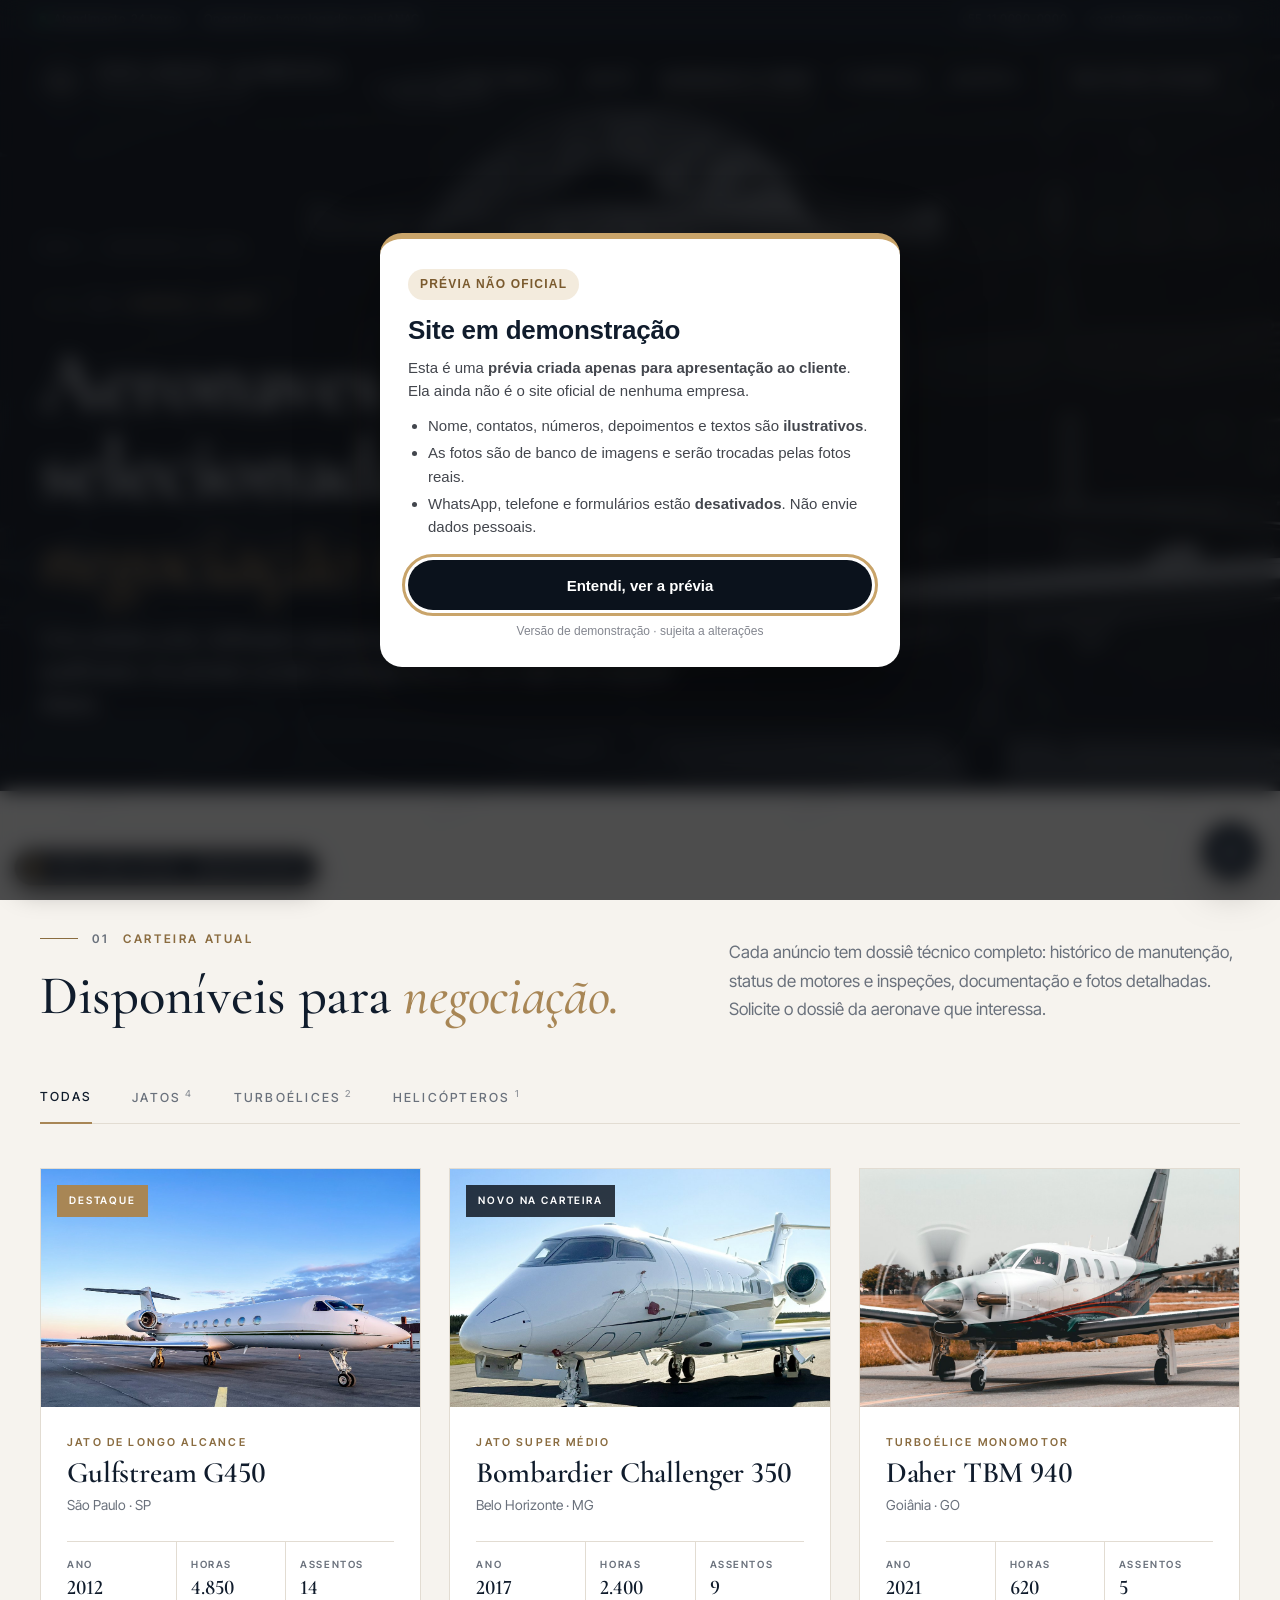
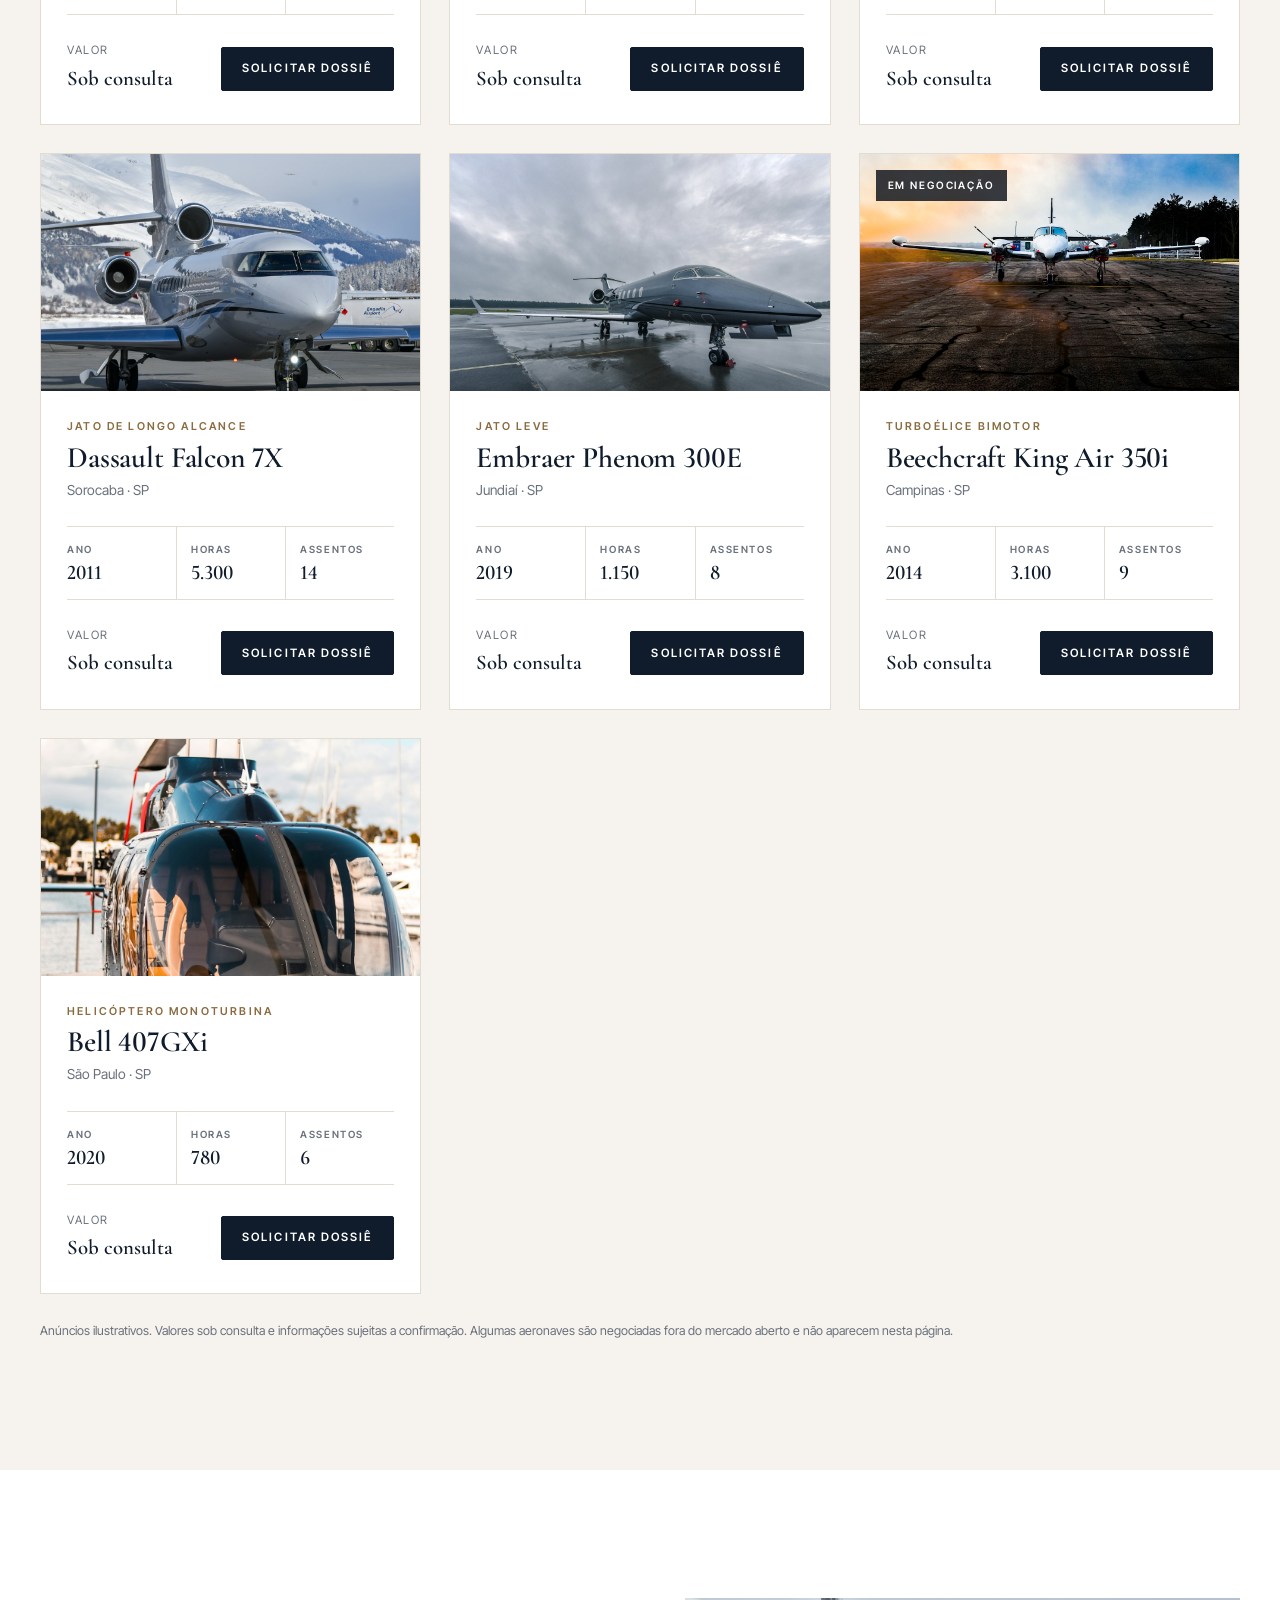
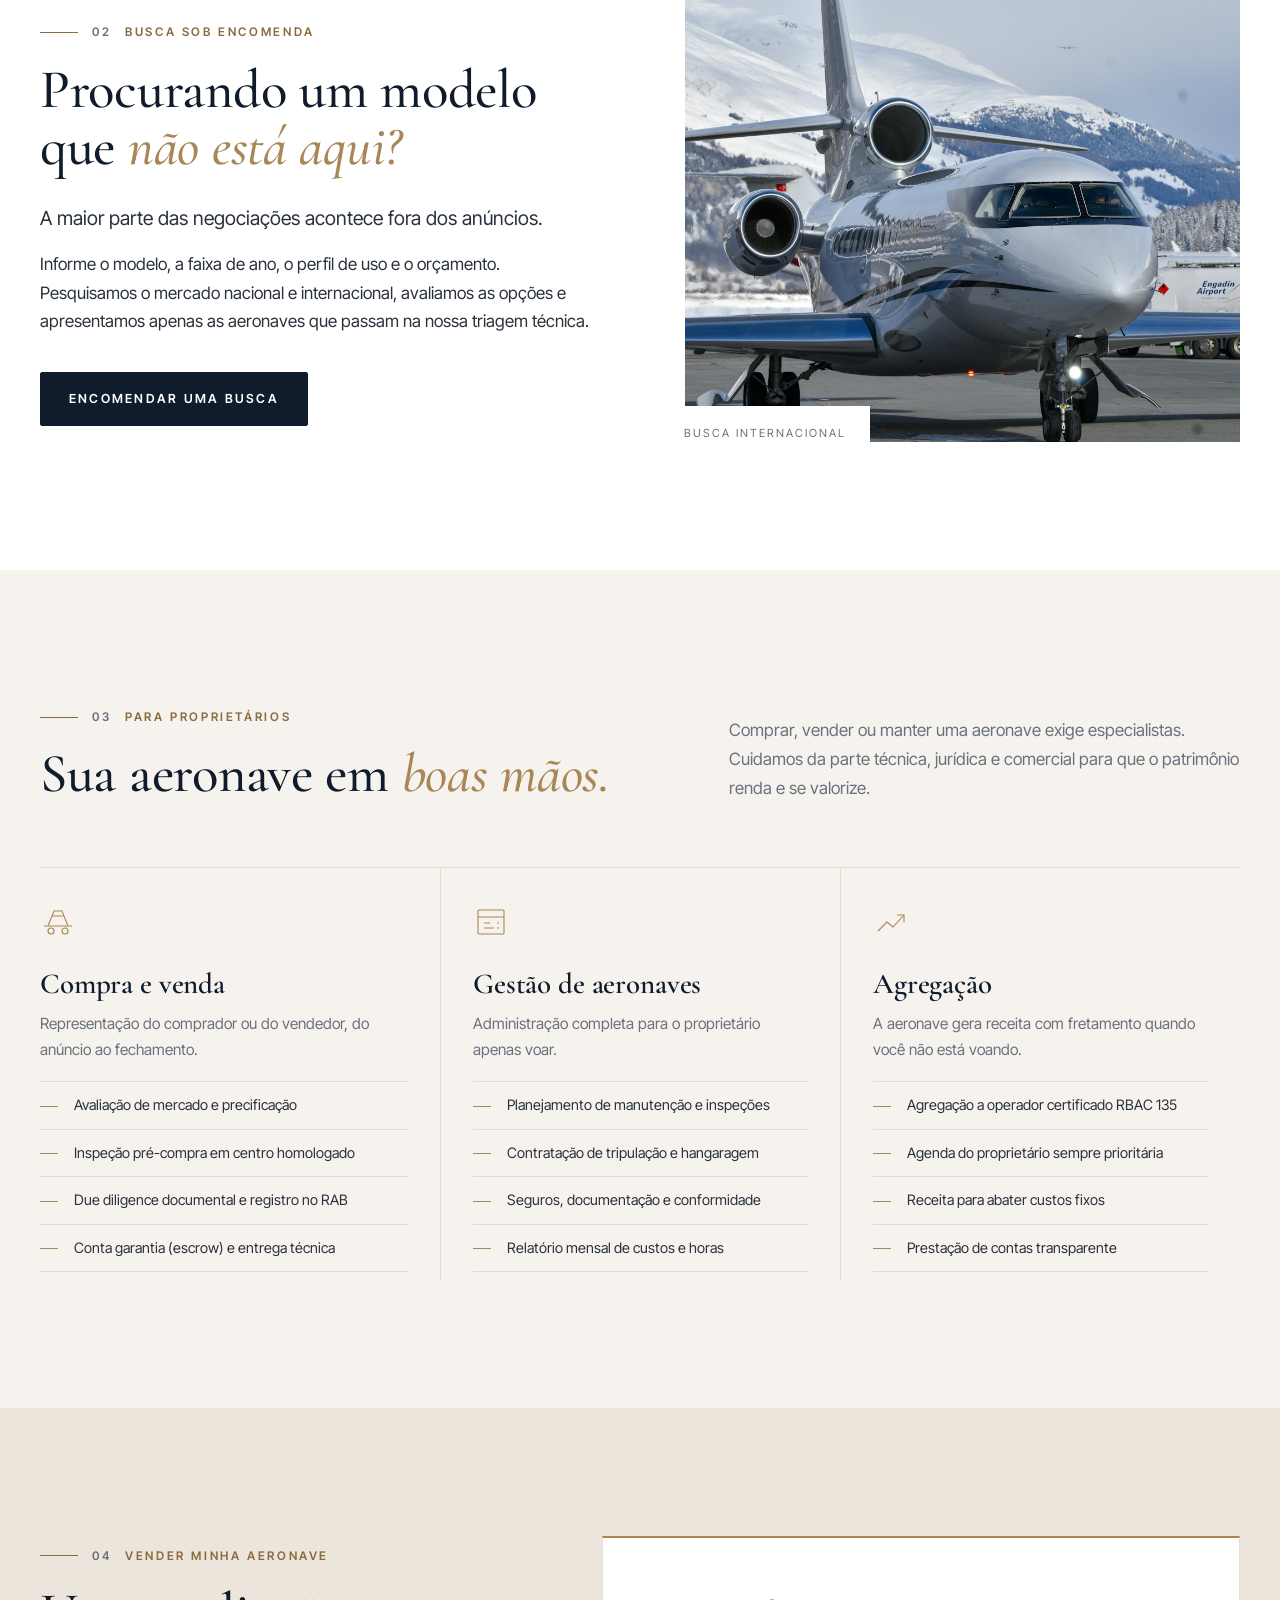
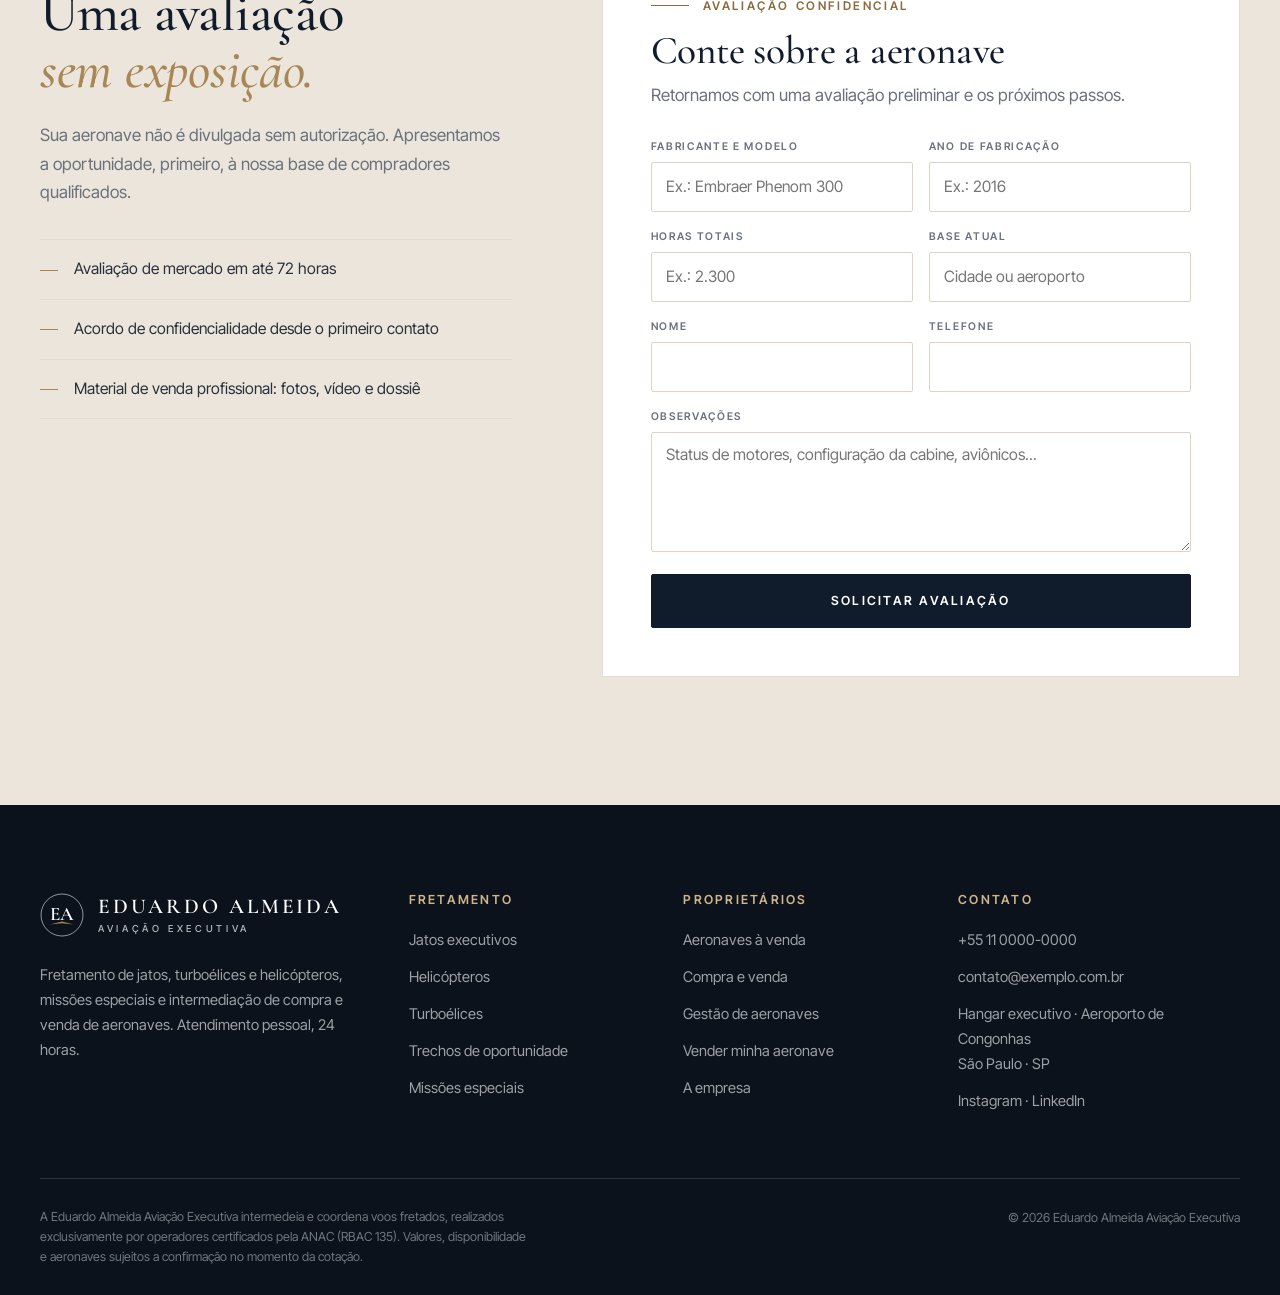
==== aeronaves.html @ 57ea8560 "Site Eduardo Almeida Aviação Executiva: 6 páginas, frota, aeronaves à venda e modo prévia Co-Authore" ====
<!DOCTYPE html>
<html lang="pt-BR">
<head>
<meta charset="utf-8">
<meta name="viewport" content="width=device-width, initial-scale=1, viewport-fit=cover">
<title>Aeronaves à venda · Eduardo Almeida Aviação Executiva</title>
<meta name="description" content="Jatos, turboélices e helicópteros à venda, intermediação de compra e venda, gestão e agregação de aeronaves.">
<meta name="robots" content="noindex, nofollow">
<meta name="theme-color" content="#0b121c">
<script>document.documentElement.classList.add("js")</script>
<link rel="preconnect" href="https://fonts.googleapis.com">
<link rel="preconnect" href="https://fonts.gstatic.com" crossorigin>
<link rel="stylesheet" href="https://fonts.googleapis.com/css2?family=Cormorant+Garamond:ital,wght@0,500;0,600;0,700;1,500&family=Inter+Tight:wght@400;500;600&display=swap">
<link rel="stylesheet" href="style.css">
<script src="preview.js"></script>
</head>
<body data-page="venda">

<main id="conteudo">
  <section class="page-hero">
    <img src="img/hangar-pb.jpg" alt="" width="2000" height="1333" fetchpriority="high" style="object-position:50% 40%">
    <div class="wrap">
      <nav class="crumbs" aria-label="Você está em"><a href="./">Início</a><span>/</span><span>Aeronaves à venda</span></nav>
      <span class="label"><b>EA</b> Compra e venda</span>
      <h1>Aeronaves selecionadas, <em>negociação reservada.</em></h1>
      <p class="lead">Uma carteira curta, verificada e apresentada apenas a compradores qualificados. Do primeiro contato à entrega técnica, com sigilo em todas as etapas.</p>
    </div>
  </section>

  <section class="section">
    <div class="wrap">
      <div class="head rv">
        <div>
          <span class="label"><b>01</b> Carteira atual</span>
          <h2>Disponíveis para <em>negociação.</em></h2>
        </div>
        <p>Cada anúncio tem dossiê técnico completo: histórico de manutenção, status de motores e inspeções, documentação e fotos detalhadas. Solicite o dossiê da aeronave que interessa.</p>
      </div>
      <div class="tabs tabs--light rv" role="tablist" aria-label="Filtrar aeronaves" data-filter="#venda-lista" data-count>
        <button type="button" role="tab" data-cat="todas" aria-selected="true">Todas</button>
        <button type="button" role="tab" data-cat="jatos" aria-selected="false">Jatos</button>
        <button type="button" role="tab" data-cat="turbo" aria-selected="false">Turboélices</button>
        <button type="button" role="tab" data-cat="heli" aria-selected="false">Helicópteros</button>
      </div>
      <div class="listings" id="venda-lista" data-venda></div>
      <p class="disclaimer">Anúncios ilustrativos. Valores sob consulta e informações sujeitas a confirmação. Algumas aeronaves são negociadas fora do mercado aberto e não aparecem nesta página.</p>
    </div>
  </section>

  <section class="section section--paper">
    <div class="wrap split">
      <div class="split__body rv">
        <span class="label"><b>02</b> Busca sob encomenda</span>
        <h2>Procurando um modelo que <em>não está aqui?</em></h2>
        <p class="lead">A maior parte das negociações acontece fora dos anúncios.</p>
        <p>Informe o modelo, a faixa de ano, o perfil de uso e o orçamento. Pesquisamos o mercado nacional e internacional, avaliamos as opções e apresentamos apenas as aeronaves que passam na nossa triagem técnica.</p>
        <a class="btn btn--navy" data-wa-msg="Olá! Estou procurando uma aeronave para comprar. Modelo de interesse:" href="#">Encomendar uma busca</a>
      </div>
      <figure class="split__media split__media--wide rv" style="margin:0;--d:.1s">
        <img src="img/jato-neve.jpg" alt="Jato trimotor estacionado com montanhas nevadas ao fundo" loading="lazy" width="1200" height="800">
        <figcaption>Busca internacional</figcaption>
      </figure>
    </div>
  </section>

  <section class="section" id="proprietarios">
    <div class="wrap">
      <div class="head rv">
        <div>
          <span class="label"><b>03</b> Para proprietários</span>
          <h2>Sua aeronave em <em>boas mãos.</em></h2>
        </div>
        <p>Comprar, vender ou manter uma aeronave exige especialistas. Cuidamos da parte técnica, jurídica e comercial para que o patrimônio renda e se valorize.</p>
      </div>
      <div class="owners">
        <div class="owner rv">
          <svg viewBox="0 0 36 36" aria-hidden="true"><path d="M4 22h28M8 22l4-10h12l4 10M12 12l2-5h8l2 5"/><circle cx="11" cy="27" r="3"/><circle cx="25" cy="27" r="3"/></svg>
          <h3>Compra e venda</h3>
          <p>Representação do comprador ou do vendedor, do anúncio ao fechamento.</p>
          <ul class="ticks">
            <li>Avaliação de mercado e precificação</li>
            <li>Inspeção pré-compra em centro homologado</li>
            <li>Due diligence documental e registro no RAB</li>
            <li>Conta garantia (escrow) e entrega técnica</li>
          </ul>
        </div>
        <div class="owner rv" style="--d:.08s">
          <svg viewBox="0 0 36 36" aria-hidden="true"><rect x="5" y="6" width="26" height="24" rx="1"/><path d="M5 13h26M11 19h6M11 24h10M24 19h2M24 24h2"/></svg>
          <h3>Gestão de aeronaves</h3>
          <p>Administração completa para o proprietário apenas voar.</p>
          <ul class="ticks">
            <li>Planejamento de manutenção e inspeções</li>
            <li>Contratação de tripulação e hangaragem</li>
            <li>Seguros, documentação e conformidade</li>
            <li>Relatório mensal de custos e horas</li>
          </ul>
        </div>
        <div class="owner rv" style="--d:.16s">
          <svg viewBox="0 0 36 36" aria-hidden="true"><path d="M5 27 14 18l6 5 11-12"/><path d="M24 11h7v7"/></svg>
          <h3>Agregação</h3>
          <p>A aeronave gera receita com fretamento quando você não está voando.</p>
          <ul class="ticks">
            <li>Agregação a operador certificado RBAC 135</li>
            <li>Agenda do proprietário sempre prioritária</li>
            <li>Receita para abater custos fixos</li>
            <li>Prestação de contas transparente</li>
          </ul>
        </div>
      </div>
    </div>
  </section>

  <section class="section section--stone" id="vender">
    <div class="wrap contact">
      <div class="rv">
        <span class="label"><b>04</b> Vender minha aeronave</span>
        <h2 style="margin-top:18px">Uma avaliação <em>sem exposição.</em></h2>
        <p style="margin-top:22px;color:var(--mute)">Sua aeronave não é divulgada sem autorização. Apresentamos a oportunidade, primeiro, à nossa base de compradores qualificados.</p>
        <ul class="ticks" style="margin-top:32px">
          <li>Avaliação de mercado em até 72 horas</li>
          <li>Acordo de confidencialidade desde o primeiro contato</li>
          <li>Material de venda profissional: fotos, vídeo e dossiê</li>
        </ul>
      </div>
      <form class="form-card rv" data-wa="Olá! Quero avaliar a venda da minha aeronave:" style="--d:.1s">
        <span class="label">Avaliação confidencial</span>
        <h2>Conte sobre a aeronave</h2>
        <p>Retornamos com uma avaliação preliminar e os próximos passos.</p>
        <div class="fields">
          <label class="field"><span>Fabricante e modelo</span><input name="modelo" data-label="Modelo" placeholder="Ex.: Embraer Phenom 300" required></label>
          <label class="field"><span>Ano de fabricação</span><input name="ano" data-label="Ano" inputmode="numeric" placeholder="Ex.: 2016"></label>
          <label class="field"><span>Horas totais</span><input name="horas" data-label="Horas" inputmode="numeric" placeholder="Ex.: 2.300"></label>
          <label class="field"><span>Base atual</span><input name="base" data-label="Base" placeholder="Cidade ou aeroporto"></label>
          <label class="field"><span>Nome</span><input name="nome" data-label="Nome" autocomplete="name" required></label>
          <label class="field"><span>Telefone</span><input name="telefone" data-label="Telefone" type="tel" autocomplete="tel" required></label>
          <label class="field full"><span>Observações</span><textarea name="obs" data-label="Observações" placeholder="Status de motores, configuração da cabine, aviônicos..."></textarea></label>
        </div>
        <button class="btn btn--navy btn--block" type="submit" style="margin-top:22px">Solicitar avaliação</button>
      </form>
    </div>
  </section>
</main>

<script src="script.js"></script>
</body>
</html>
---- style.css ----
/* Eduardo Almeida · Aviação Executiva
   Linguagem corporativa para clientes de ticket alto:
   navy profundo + marfim + toques de champanhe, serifa de display (Cormorant Garamond)
   com sans de leitura (Inter Tight), grade rígida, filetes finos e cantos retos. */
:root {
  --ink: #0b121c;
  --navy: #101c2c;
  --navy-2: #172840;
  --navy-3: #22385a;
  --ivory: #f6f3ee;
  --stone: #ebe5db;
  --stone-2: #ddd4c6;
  --paper: #ffffff;
  --brass: #a88655;
  --brass-dk: #8a6c40;
  --brass-lt: #cdb48a;
  --text: #29313c;
  --mute: #6a717c;
  --line: #e2dcd2;
  --line-dk: rgba(255, 255, 255, .14);
  --wa: #1f9d55;

  --serif: "Cormorant Garamond", "Times New Roman", Georgia, serif;
  --sans: "Inter Tight", "Helvetica Neue", Arial, sans-serif;

  --max: 1240px;
  --gutter: clamp(20px, 4vw, 40px);
  --section: clamp(72px, 10vw, 140px);
  --r: 2px;
  --ease: cubic-bezier(.2, .7, .2, 1);
  --head-h: 84px;
  color-scheme: light;
}

*, *::before, *::after { box-sizing: border-box; }
[hidden] { display: none !important; }
html { scroll-behavior: smooth; scroll-padding-top: 110px; -webkit-text-size-adjust: 100%; }
body {
  margin: 0; font-family: var(--sans); font-size: 1.0625rem; line-height: 1.7; font-weight: 400;
  color: var(--text); background: var(--ivory); overflow-x: hidden; -webkit-font-smoothing: antialiased; font-variant-numeric: lining-nums;
}
img { max-width: 100%; height: auto; display: block; }
a { color: inherit; text-decoration: none; }
b, strong { font-weight: 600; }
p { margin: 0; }
h1, h2, h3, h4 { margin: 0; font-family: var(--serif); font-weight: 600; color: var(--navy); line-height: 1.05; text-wrap: balance; letter-spacing: -.005em; }
h1 { font-size: clamp(2.9rem, 1.6rem + 4.6vw, 5.6rem); font-weight: 500; }
h2 { font-size: clamp(2.2rem, 1.5rem + 2.4vw, 3.6rem); font-weight: 500; }
h3 { font-size: clamp(1.5rem, 1.25rem + .7vw, 1.9rem); }
h4 { font-family: var(--sans); font-size: .78rem; font-weight: 600; letter-spacing: .18em; text-transform: uppercase; color: var(--brass-dk); }
em.it, h1 em, h2 em { font-style: italic; font-weight: 500; color: var(--brass); }
:focus-visible { outline: 2px solid var(--brass); outline-offset: 3px; }
::selection { background: var(--brass-lt); color: var(--ink); }
.sr { position: absolute; width: 1px; height: 1px; overflow: hidden; clip: rect(0 0 0 0); white-space: nowrap; }
.skip { position: absolute; left: 16px; top: -60px; z-index: 200; background: var(--brass); color: #fff; padding: 10px 14px; }
.skip:focus { top: 12px; }

.wrap { width: 100%; max-width: calc(var(--max) + var(--gutter) * 2); margin-inline: auto; padding-inline: var(--gutter); }
.section { padding-block: var(--section); }
.section--paper { background: var(--paper); }
.section--stone { background: var(--stone); }
.section--dark { background: var(--navy); color: rgba(255, 255, 255, .78); }
.section--ink { background: var(--ink); color: rgba(255, 255, 255, .78); }
.section--dark h2, .section--dark h3, .section--ink h2, .section--ink h3 { color: #fff; }

/* rótulo numerado de seção */
.label { display: inline-flex; align-items: center; gap: 14px; font-size: .74rem; font-weight: 600; letter-spacing: .22em; text-transform: uppercase; color: var(--brass-dk); }
.label::before { content: ""; width: 38px; height: 1px; background: currentColor; }
.label b { font-weight: 600; color: var(--mute); }
.section--dark .label, .section--ink .label, .hero .label, .page-hero .label { color: var(--brass-lt); }
.section--dark .label b, .section--ink .label b, .hero .label b, .page-hero .label b { color: rgba(255, 255, 255, .55); }

.head { display: grid; grid-template-columns: minmax(0, 1.1fr) minmax(0, .9fr); gap: 24px 64px; align-items: end; margin-bottom: clamp(40px, 5vw, 72px); }
.head h2 { margin-top: 18px; }
.head p { color: var(--mute); max-width: 52ch; }
.section--dark .head p, .section--ink .head p { color: rgba(255, 255, 255, .62); }
.head--single { grid-template-columns: minmax(0, 1fr); max-width: 820px; }
.lead { font-size: clamp(1.08rem, 1rem + .3vw, 1.22rem); line-height: 1.65; }

/* botões */
.btn {
  --bg: var(--brass); --fg: #fff; --bd: var(--brass);
  display: inline-flex; align-items: center; justify-content: center; gap: 12px; min-height: 54px; padding: 0 28px;
  background: var(--bg); color: var(--fg); border: 1px solid var(--bd); border-radius: var(--r);
  font: 600 .78rem/1 var(--sans); letter-spacing: .18em; text-transform: uppercase; cursor: pointer;
  transition: background .25s, color .25s, border-color .25s, transform .25s var(--ease);
}
.btn:hover { --bg: var(--brass-dk); --bd: var(--brass-dk); }
.btn svg { width: 18px; height: 18px; flex: none; fill: currentColor; }
.btn .arr { width: 22px; height: 10px; fill: none; stroke: currentColor; stroke-width: 1.4; transition: transform .25s var(--ease); }
.btn:hover .arr { transform: translateX(4px); }
.btn--line { --bg: transparent; --fg: var(--navy); --bd: rgba(16, 28, 44, .35); }
.btn--line:hover { --bg: var(--navy); --fg: #fff; --bd: var(--navy); }
.btn--light { --bg: transparent; --fg: #fff; --bd: rgba(255, 255, 255, .45); }
.btn--light:hover { --bg: #fff; --fg: var(--navy); --bd: #fff; }
.btn--navy { --bg: var(--navy); --fg: #fff; --bd: var(--navy); }
.btn--navy:hover { --bg: var(--navy-3); --bd: var(--navy-3); }
.btn--sm { min-height: 44px; padding: 0 20px; font-size: .72rem; }
.btn--block { width: 100%; }
.link { display: inline-flex; align-items: center; gap: 10px; font-size: .76rem; font-weight: 600; letter-spacing: .18em; text-transform: uppercase; color: var(--brass-dk); border-bottom: 1px solid currentColor; padding-bottom: 6px; }
.link .arr { width: 20px; height: 10px; fill: none; stroke: currentColor; stroke-width: 1.4; transition: transform .25s var(--ease); }
.link:hover .arr { transform: translateX(4px); }
.section--dark .link, .section--ink .link { color: var(--brass-lt); }

/* ---------- cabeçalho ---------- */
.util { position: relative; z-index: 60; background: var(--ink); color: rgba(255, 255, 255, .62); font-size: .74rem; letter-spacing: .06em; }
.util .wrap { display: flex; align-items: center; justify-content: space-between; gap: 20px; min-height: 38px; }
.util__l, .util__r { display: flex; align-items: center; gap: 22px; }
.util a:hover { color: #fff; }
.util .dot { display: inline-block; width: 6px; height: 6px; border-radius: 50%; background: #3ccf7a; margin-right: 8px; box-shadow: 0 0 0 3px rgba(60, 207, 122, .18); vertical-align: 1px; }
.topbar { position: absolute; left: 0; right: 0; top: 38px; z-index: 50; color: #fff; transition: background .35s, color .35s, box-shadow .35s; }
.topbar.is-fixed { position: fixed; top: 0; background: rgba(246, 243, 238, .97); color: var(--navy); box-shadow: 0 1px 0 var(--line); -webkit-backdrop-filter: blur(12px); backdrop-filter: blur(12px); animation: drop .4s var(--ease); }
@keyframes drop { from { transform: translateY(-100%); } to { transform: none; } }
.topbar__in { display: flex; align-items: center; gap: 32px; height: var(--head-h); border-bottom: 1px solid var(--line-dk); }
.topbar.is-fixed .topbar__in { border-bottom-color: transparent; height: 72px; }
.brand { display: flex; align-items: center; gap: 14px; flex: none; }
.brand__mark { width: 44px; height: 44px; flex: none; }
.brand__mark .ring { fill: none; stroke: currentColor; stroke-width: 1; opacity: .55; }
.brand__mark text { font-family: var(--serif); font-size: 19px; font-weight: 600; fill: currentColor; letter-spacing: .5px; }
.brand__mark .wing { fill: var(--brass-lt); }
.topbar.is-fixed .brand__mark .wing, .foot .brand__mark .wing { fill: var(--brass); }
.brand__txt { display: flex; flex-direction: column; line-height: 1; }
.brand__txt b { font-family: var(--serif); font-size: 1.32rem; font-weight: 600; letter-spacing: .14em; text-transform: uppercase; }
.brand__txt small { margin-top: 6px; font-size: .6rem; font-weight: 500; letter-spacing: .38em; text-transform: uppercase; opacity: .7; }
.nav { display: flex; align-items: center; gap: clamp(18px, 2.2vw, 34px); margin-left: auto; }
.nav a { position: relative; font-size: .74rem; font-weight: 500; letter-spacing: .16em; text-transform: uppercase; padding: 8px 0; opacity: .85; transition: opacity .2s; }
.nav a::after { content: ""; position: absolute; left: 0; right: 100%; bottom: 0; height: 1px; background: var(--brass-lt); transition: right .3s var(--ease); }
.nav a:hover, .nav a[aria-current="page"] { opacity: 1; }
.nav a:hover::after, .nav a[aria-current="page"]::after { right: 0; }
.topbar.is-fixed .nav a::after { background: var(--brass); }
.nav .nav__cta { display: none; }
.topbar__cta { flex: none; }
.topbar:not(.is-fixed) .topbar__cta { --bg: transparent; --bd: rgba(255, 255, 255, .5); }
.topbar:not(.is-fixed) .topbar__cta:hover { --bg: var(--brass); --bd: var(--brass); }
.menu { display: none; width: 46px; height: 46px; margin-left: auto; border: 1px solid currentColor; border-radius: var(--r); background: none; color: inherit; cursor: pointer; position: relative; opacity: .9; }
.menu span { position: absolute; left: 13px; right: 13px; height: 1px; background: currentColor; transition: transform .3s var(--ease), top .3s var(--ease); }
.menu span:first-child { top: 18px; }
.menu span:last-child { top: 26px; }
.menu[aria-expanded="true"] span:first-child { top: 22px; transform: rotate(45deg); }
.menu[aria-expanded="true"] span:last-child { top: 22px; transform: rotate(-45deg); }

/* ---------- hero da home ---------- */
.hero { position: relative; min-height: max(720px, 100svh); display: flex; align-items: flex-end; color: #fff; background: var(--ink); overflow: hidden; isolation: isolate; }
.hero__bg { position: absolute; inset: 0; z-index: -2; }
.hero__bg img { width: 100%; height: 100%; object-fit: cover; object-position: 50% 60%; transform: scale(1.06); animation: settle 2.4s var(--ease) forwards; }
@keyframes settle { to { transform: scale(1); } }
.hero::before { content: ""; position: absolute; inset: 0; z-index: -1; background:
  linear-gradient(90deg, rgba(8, 13, 21, .9) 0%, rgba(8, 13, 21, .62) 42%, rgba(8, 13, 21, .1) 75%),
  linear-gradient(0deg, rgba(8, 13, 21, .85) 0%, rgba(8, 13, 21, 0) 45%),
  linear-gradient(180deg, rgba(8, 13, 21, .7) 0%, rgba(8, 13, 21, 0) 26%); }
.hero__grid { display: grid; grid-template-columns: minmax(0, 1.2fr) minmax(340px, .8fr); gap: 48px 72px; align-items: end; padding-top: 190px; padding-bottom: 64px; }
.hero h1 { color: #fff; margin: 26px 0 24px; }
.hero__lead { max-width: 54ch; color: rgba(255, 255, 255, .78); }
.hero__actions { display: flex; flex-wrap: wrap; gap: 14px; margin-top: 40px; }
.hero__foot { border-top: 1px solid var(--line-dk); }
.hero__foot ul { list-style: none; margin: 0; padding: 0; display: grid; grid-template-columns: repeat(4, minmax(0, 1fr)); }
.hero__foot li { display: flex; align-items: center; gap: 14px; padding: 24px 24px 24px 0; font-size: .82rem; color: rgba(255, 255, 255, .72); line-height: 1.4; }
.hero__foot li + li { padding-left: 24px; border-left: 1px solid var(--line-dk); }
.hero__foot svg { width: 26px; height: 26px; flex: none; fill: none; stroke: var(--brass-lt); stroke-width: 1.2; }
.hero__wrap { width: 100%; }

/* painel de cotação */
.quote { background: rgba(246, 243, 238, .97); color: var(--text); border-radius: var(--r); padding: 32px 30px 28px; box-shadow: 0 40px 80px -30px rgba(0, 0, 0, .6); border-top: 2px solid var(--brass); }
.quote__t { display: flex; align-items: baseline; justify-content: space-between; gap: 10px; margin-bottom: 20px; }
.quote__t h2 { font-size: 1.8rem; font-weight: 600; }
.quote__t span { font-size: .68rem; letter-spacing: .16em; text-transform: uppercase; color: var(--mute); white-space: nowrap; }
.seg { display: grid; grid-template-columns: repeat(var(--n, 2), 1fr); border: 1px solid var(--stone-2); border-radius: var(--r); margin-bottom: 14px; }
.seg label { position: relative; cursor: pointer; }
.seg input { position: absolute; opacity: 0; pointer-events: none; }
.seg span { display: flex; align-items: center; justify-content: center; min-height: 42px; padding: 0 8px; font-size: .7rem; font-weight: 600; letter-spacing: .12em; text-transform: uppercase; color: var(--mute); text-align: center; transition: background .2s, color .2s; }
.seg label + label span { border-left: 1px solid var(--stone-2); }
.seg input:checked + span { background: var(--navy); color: #fff; }
.seg input:focus-visible + span { outline: 2px solid var(--brass); outline-offset: -2px; }
.fields { display: grid; grid-template-columns: 1fr 1fr; gap: 12px; }
.fields .full { grid-column: 1 / -1; }
.field { display: flex; flex-direction: column; gap: 6px; }
.field > span { font-size: .66rem; font-weight: 600; letter-spacing: .16em; text-transform: uppercase; color: var(--mute); }
.field input, .field select, .field textarea {
  width: 100%; min-height: 50px; padding: 12px 14px; border: 1px solid var(--stone-2); border-radius: var(--r); background: #fff;
  font: 400 .98rem var(--sans); color: var(--navy); transition: border-color .2s, box-shadow .2s; appearance: none; -webkit-appearance: none;
}
.field select { background-image: url("data:image/svg+xml,%3Csvg xmlns='http://www.w3.org/2000/svg' width='12' height='8'%3E%3Cpath d='M1 1l5 5 5-5' fill='none' stroke='%23a88655' stroke-width='1.5'/%3E%3C/svg%3E"); background-repeat: no-repeat; background-position: right 14px center; padding-right: 36px; }
.field textarea { min-height: 120px; resize: vertical; }
.field input:focus, .field select:focus, .field textarea:focus { outline: none; border-color: var(--brass); box-shadow: 0 0 0 3px rgba(168, 134, 85, .16); }
.quote .btn { margin-top: 18px; }
.quote__note { margin-top: 14px; font-size: .76rem; color: var(--mute); text-align: center; }

/* ---------- cabeçalho das páginas internas ---------- */
.page-hero { position: relative; min-height: 560px; display: flex; align-items: flex-end; color: #fff; background: var(--ink); isolation: isolate; overflow: hidden; }
.page-hero img { position: absolute; inset: 0; width: 100%; height: 100%; object-fit: cover; z-index: -2; }
.page-hero::before { content: ""; position: absolute; inset: 0; z-index: -1; background: linear-gradient(90deg, rgba(8, 13, 21, .9) 0%, rgba(8, 13, 21, .55) 55%, rgba(8, 13, 21, .2) 100%), linear-gradient(0deg, rgba(8, 13, 21, .7), rgba(8, 13, 21, 0) 50%), linear-gradient(180deg, rgba(8, 13, 21, .65), rgba(8, 13, 21, 0) 30%); }
.page-hero .wrap { padding-top: 200px; padding-bottom: 72px; }
.page-hero h1 { color: #fff; margin: 22px 0 20px; max-width: 16ch; }
.page-hero p { max-width: 58ch; color: rgba(255, 255, 255, .78); }
.crumbs { display: flex; gap: 10px; font-size: .7rem; letter-spacing: .16em; text-transform: uppercase; color: rgba(255, 255, 255, .55); margin-bottom: 28px; }
.crumbs a:hover { color: #fff; }

/* ---------- blocos ---------- */
.split { display: grid; grid-template-columns: minmax(0, 1fr) minmax(0, 1fr); gap: clamp(40px, 7vw, 110px); align-items: center; }
.split--top { align-items: start; }
.split__media { position: relative; }
.split__media img { width: 100%; aspect-ratio: 4 / 5; object-fit: cover; }
.split__media--wide img { aspect-ratio: 5 / 4; }
.split__media figcaption { position: absolute; left: -1px; bottom: -1px; background: var(--ivory); padding: 18px 24px 0 0; font-size: .7rem; letter-spacing: .18em; text-transform: uppercase; color: var(--mute); }
.section--paper .split__media figcaption { background: var(--paper); }
.split__body h2 { margin: 18px 0 26px; }
.split__body p + p { margin-top: 16px; }
.split__body .link, .split__body .btn { margin-top: 36px; }

.stats { display: grid; grid-template-columns: repeat(3, minmax(0, 1fr)); border-top: 1px solid var(--line); margin-top: 44px; }
.stats div { padding: 24px 18px 0 0; }
.stats div + div { padding-left: 22px; border-left: 1px solid var(--line); }
.stats b { display: block; font-family: var(--serif); font-size: clamp(2.4rem, 2rem + 1.2vw, 3.2rem); font-weight: 500; line-height: 1; color: var(--navy); }
.stats span { display: block; margin-top: 10px; font-size: .78rem; letter-spacing: .06em; color: var(--mute); line-height: 1.45; }

/* cartões de serviço */
.services { display: grid; grid-template-columns: repeat(4, minmax(0, 1fr)); gap: 1px; background: var(--line); border: 1px solid var(--line); }
.svc { position: relative; display: flex; flex-direction: column; background: var(--paper); overflow: hidden; }
.svc__img { aspect-ratio: 4 / 3.3; overflow: hidden; }
.svc__img img { width: 100%; height: 100%; object-fit: cover; transition: transform 1s var(--ease); }
.svc:hover .svc__img img { transform: scale(1.05); }
.svc__b { display: flex; flex-direction: column; gap: 12px; padding: 28px 26px 30px; flex: 1; }
.svc__n { font-size: .7rem; font-weight: 600; letter-spacing: .2em; color: var(--brass-dk); }
.svc h3 { font-size: 1.7rem; }
.svc p { font-size: .95rem; color: var(--mute); }
.svc .link { margin-top: auto; align-self: flex-start; }
.svc__b > .link { margin-top: 14px; }

/* abas */
.tabs { display: flex; flex-wrap: wrap; gap: 0; border-bottom: 1px solid var(--line-dk); margin-bottom: 44px; }
.tabs button { position: relative; background: none; border: 0; padding: 0 0 18px; margin-right: 40px; color: rgba(255, 255, 255, .5); font: 500 .78rem var(--sans); letter-spacing: .18em; text-transform: uppercase; cursor: pointer; transition: color .2s; }
.tabs button::after { content: ""; position: absolute; left: 0; right: 0; bottom: -1px; height: 2px; background: var(--brass-lt); transform: scaleX(0); transform-origin: left; transition: transform .35s var(--ease); }
.tabs button[aria-selected="true"] { color: #fff; }
.tabs button[aria-selected="true"]::after { transform: none; }
.tabs--light { border-bottom-color: var(--line); }
.tabs--light button { color: var(--mute); }
.tabs--light button[aria-selected="true"] { color: var(--navy); }
.tabs--light button::after { background: var(--brass); }
.tabs button sup { font-size: .6rem; margin-left: 4px; opacity: .7; }

/* frota */
.fleet { display: grid; grid-template-columns: repeat(4, minmax(0, 1fr)); gap: 24px; }
.fleet[data-cols="3"] { grid-template-columns: repeat(3, minmax(0, 1fr)); }
.ac { display: flex; flex-direction: column; border: 1px solid var(--line-dk); background: rgba(255, 255, 255, .02); transition: border-color .3s, background .3s; }
.ac:hover { border-color: rgba(205, 180, 138, .5); background: rgba(255, 255, 255, .04); }
.ac__img { aspect-ratio: 16 / 10; overflow: hidden; }
.ac__img img { width: 100%; height: 100%; object-fit: cover; transition: transform 1s var(--ease); }
.ac:hover .ac__img img { transform: scale(1.05); }
.ac__b { padding: 24px 22px 26px; display: flex; flex-direction: column; gap: 10px; flex: 1; }
.ac__cat { font-size: .68rem; font-weight: 600; letter-spacing: .2em; text-transform: uppercase; color: var(--brass-lt); }
.ac h3 { font-size: 1.65rem; color: #fff; }
.ac__models { font-size: .88rem; color: rgba(255, 255, 255, .6); line-height: 1.5; }
.specs { list-style: none; margin: 10px 0 0; padding: 0; display: grid; grid-template-columns: repeat(3, 1fr); border-top: 1px solid var(--line-dk); }
.specs li { padding: 14px 8px 0 0; font-size: .7rem; letter-spacing: .08em; text-transform: uppercase; color: rgba(255, 255, 255, .5); line-height: 1.3; }
.specs li b { display: block; margin-bottom: 4px; font-family: var(--serif); font-size: 1.3rem; font-weight: 600; letter-spacing: 0; text-transform: none; color: #fff; }
.ac__ideal { margin-top: auto; padding-top: 16px; font-size: .84rem; color: rgba(255, 255, 255, .6); }
.ac__ideal b { color: rgba(255, 255, 255, .85); font-weight: 500; }
.fleet-note { margin-top: 28px; font-size: .78rem; color: rgba(255, 255, 255, .45); }
/* versão clara (página frota) */
.ac--light { border-color: var(--line); background: var(--paper); }
.ac--light:hover { border-color: var(--brass-lt); background: var(--paper); }
.ac--light h3 { color: var(--navy); }
.ac--light .ac__cat { color: var(--brass-dk); }
.ac--light .ac__models, .ac--light .ac__ideal { color: var(--mute); }
.ac--light .ac__ideal b { color: var(--text); }
.ac--light .specs { border-top-color: var(--line); }
.ac--light .specs li { color: var(--mute); }
.ac--light .specs li b { color: var(--navy); }
.ac .btn { margin-top: 18px; }

/* passos */
.steps { list-style: none; margin: 0; padding: 0; display: grid; grid-template-columns: repeat(4, minmax(0, 1fr)); counter-reset: s; border-top: 1px solid var(--line); }
.steps li { counter-increment: s; padding: 34px 28px 0 0; position: relative; }
.steps li + li { padding-left: 28px; border-left: 1px solid var(--line); }
.steps li::before { content: counter(s, decimal-leading-zero); display: block; font-family: var(--serif); font-size: 3.4rem; line-height: 1; color: var(--brass); font-weight: 500; margin-bottom: 22px; }
.steps h3 { font-size: 1.5rem; margin-bottom: 10px; }
.steps p { font-size: .95rem; color: var(--mute); }
.section--dark .steps, .section--dark .steps li + li { border-color: var(--line-dk); }
.section--dark .steps p { color: rgba(255, 255, 255, .6); }

/* lista com marcadores finos */
.ticks { list-style: none; margin: 24px 0 0; padding: 0; display: grid; gap: 0; border-top: 1px solid var(--line); }
.ticks li { display: flex; gap: 16px; padding: 16px 0; border-bottom: 1px solid var(--line); font-size: .98rem; }
.ticks li::before { content: ""; flex: none; width: 18px; height: 1px; background: var(--brass); margin-top: .85em; }
.section--dark .ticks, .section--dark .ticks li, .section--ink .ticks, .section--ink .ticks li { border-color: var(--line-dk); }

/* missões especiais */
.missions { display: grid; grid-template-columns: repeat(4, minmax(0, 1fr)); gap: 1px; background: var(--line-dk); border: 1px solid var(--line-dk); }
.mission { background: var(--navy); padding: 34px 28px 32px; display: flex; flex-direction: column; gap: 12px; transition: background .3s; }
.mission:hover { background: var(--navy-2); }
.mission svg { width: 34px; height: 34px; fill: none; stroke: var(--brass-lt); stroke-width: 1.1; margin-bottom: 12px; }
.mission h3 { font-size: 1.5rem; color: #fff; }
.mission p { font-size: .92rem; color: rgba(255, 255, 255, .6); }
.mission .link { margin-top: auto; padding-top: 14px; align-self: flex-start; }

/* faixa com imagem (experiência) */
.feature { position: relative; color: #fff; background: var(--ink); isolation: isolate; overflow: hidden; }
.feature > img { position: absolute; inset: 0; width: 100%; height: 100%; object-fit: cover; z-index: -2; }
.feature::before { content: ""; position: absolute; inset: 0; z-index: -1; background: linear-gradient(90deg, rgba(8, 13, 21, .92) 0%, rgba(8, 13, 21, .7) 45%, rgba(8, 13, 21, .15) 100%); }
.feature .wrap { padding-block: clamp(96px, 12vw, 170px); }
.feature h2 { color: #fff; margin: 20px 0 24px; max-width: 14ch; }
.feature p { max-width: 50ch; color: rgba(255, 255, 255, .75); }
.perks { display: grid; grid-template-columns: repeat(2, minmax(0, 260px)); gap: 26px 44px; margin-top: 44px; }
.perks div { border-top: 1px solid var(--line-dk); padding-top: 16px; }
.perks b { display: block; font-family: var(--serif); font-size: 1.35rem; font-weight: 600; color: #fff; margin-bottom: 4px; }
.perks span { font-size: .88rem; color: rgba(255, 255, 255, .6); }

/* aeronaves à venda */
.listings { display: grid; grid-template-columns: repeat(3, minmax(0, 1fr)); gap: 28px; }
.lot { display: flex; flex-direction: column; background: var(--paper); border: 1px solid var(--line); transition: box-shadow .35s, transform .35s var(--ease); }
.lot:hover { box-shadow: 0 30px 60px -30px rgba(16, 28, 44, .35); transform: translateY(-4px); }
.lot__img { position: relative; aspect-ratio: 16 / 10; overflow: hidden; background: var(--stone); }
.lot__img img { width: 100%; height: 100%; object-fit: cover; }
.lot__tag { position: absolute; left: 16px; top: 16px; background: rgba(11, 18, 28, .82); color: #fff; padding: 7px 12px; font-size: .64rem; font-weight: 600; letter-spacing: .18em; text-transform: uppercase; }
.lot__tag--gold { background: var(--brass); }
.lot__b { padding: 26px 26px 28px; display: flex; flex-direction: column; gap: 6px; flex: 1; }
.lot__cat { font-size: .68rem; font-weight: 600; letter-spacing: .2em; text-transform: uppercase; color: var(--brass-dk); }
.lot h3 { font-size: 1.85rem; }
.lot__loc { font-size: .86rem; color: var(--mute); }
.lot dl { display: grid; grid-template-columns: repeat(3, 1fr); margin: 18px 0 0; border-top: 1px solid var(--line); border-bottom: 1px solid var(--line); }
.lot dl div { padding: 14px 0; }
.lot dl div + div { padding-left: 14px; border-left: 1px solid var(--line); }
.lot dt { font-size: .62rem; font-weight: 600; letter-spacing: .16em; text-transform: uppercase; color: var(--mute); }
.lot dd { margin: 4px 0 0; font-family: var(--serif); font-size: 1.3rem; font-weight: 600; color: var(--navy); line-height: 1.1; }
.lot__f { display: flex; align-items: center; justify-content: space-between; gap: 12px; margin-top: 20px; }
.lot__price { font-size: .72rem; letter-spacing: .14em; text-transform: uppercase; color: var(--mute); }
.lot__price b { display: block; font-family: var(--serif); font-size: 1.3rem; letter-spacing: 0; text-transform: none; color: var(--navy); font-weight: 600; }
.section--dark .lot { border-color: transparent; }
.disclaimer { margin-top: 26px; font-size: .78rem; color: var(--mute); }
.section--dark .disclaimer { color: rgba(255, 255, 255, .45); }

/* proprietários */
.owners { display: grid; grid-template-columns: repeat(3, minmax(0, 1fr)); gap: 0; border-top: 1px solid var(--line); }
.owner { padding: 36px 32px 8px 0; }
.owner + .owner { padding-left: 32px; border-left: 1px solid var(--line); }
.owner svg { width: 36px; height: 36px; fill: none; stroke: var(--brass); stroke-width: 1.1; margin-bottom: 20px; }
.owner h3 { margin-bottom: 12px; }
.owner p { color: var(--mute); font-size: .96rem; }
.owner .ticks { margin-top: 18px; }
.owner .ticks li { font-size: .9rem; padding: 11px 0; }

/* FAQ */
.faq { border-top: 1px solid var(--line); }
.faq details { border-bottom: 1px solid var(--line); }
.faq summary { list-style: none; display: flex; align-items: center; justify-content: space-between; gap: 24px; padding: 26px 0; cursor: pointer; font-family: var(--serif); font-size: clamp(1.25rem, 1.1rem + .5vw, 1.55rem); font-weight: 600; color: var(--navy); line-height: 1.25; }
.faq summary::-webkit-details-marker { display: none; }
.faq summary i { position: relative; flex: none; width: 34px; height: 34px; border: 1px solid var(--stone-2); border-radius: 50%; transition: transform .35s var(--ease), background .3s, border-color .3s; }
.faq summary i::before, .faq summary i::after { content: ""; position: absolute; left: 50%; top: 50%; width: 12px; height: 1px; background: var(--brass-dk); transform: translate(-50%, -50%); }
.faq summary i::after { transform: translate(-50%, -50%) rotate(90deg); transition: opacity .3s; }
.faq details[open] summary i { transform: rotate(180deg); background: var(--navy); border-color: var(--navy); }
.faq details[open] summary i::before { background: #fff; }
.faq details[open] summary i::after { opacity: 0; }
.faq details p { padding: 0 60px 28px 0; color: var(--mute); max-width: 80ch; }

/* CTA final */
.cta { position: relative; background: var(--ink); color: #fff; isolation: isolate; overflow: hidden; }
.cta > img { position: absolute; inset: 0; width: 100%; height: 100%; object-fit: cover; opacity: .32; z-index: -1; }
.cta .wrap { padding-block: clamp(90px, 11vw, 150px); display: grid; grid-template-columns: minmax(0, 1.3fr) minmax(0, .7fr); gap: 40px; align-items: end; }
.cta h2 { color: #fff; margin-top: 20px; }
.cta p { color: rgba(255, 255, 255, .72); margin-top: 20px; max-width: 52ch; }
.cta__actions { display: flex; flex-direction: column; gap: 14px; }
.cta__phone { font-size: .76rem; letter-spacing: .14em; text-transform: uppercase; color: rgba(255, 255, 255, .55); margin-top: 6px; text-align: center; }
.cta__phone a { color: #fff; font-family: var(--serif); font-size: 1.5rem; letter-spacing: .02em; display: block; margin-top: 6px; text-transform: none; }

/* contato */
.contact { display: grid; grid-template-columns: minmax(0, .85fr) minmax(0, 1.15fr); gap: clamp(40px, 7vw, 100px); align-items: start; }
.channels { display: grid; border-top: 1px solid var(--line); margin-top: 36px; }
.channels a, .channels div { display: grid; grid-template-columns: 44px 1fr; gap: 16px; align-items: start; padding: 22px 0; border-bottom: 1px solid var(--line); }
.channels svg { width: 26px; height: 26px; fill: none; stroke: var(--brass); stroke-width: 1.2; margin-top: 4px; }
.channels small { display: block; font-size: .66rem; font-weight: 600; letter-spacing: .18em; text-transform: uppercase; color: var(--mute); }
.channels b { display: block; font-family: var(--serif); font-size: 1.45rem; font-weight: 600; color: var(--navy); line-height: 1.25; margin-top: 2px; }
.channels span { display: block; font-size: .9rem; color: var(--mute); }
.channels a:hover b { color: var(--brass-dk); }
.form-card { background: var(--paper); border: 1px solid var(--line); border-top: 2px solid var(--brass); padding: clamp(28px, 4vw, 48px); }
.form-card h2 { font-size: clamp(1.9rem, 1.5rem + 1.2vw, 2.6rem); margin: 14px 0 10px; }
.form-card > p { color: var(--mute); margin-bottom: 28px; }
.form-card .fields { gap: 16px; }
.form-card .seg { margin-bottom: 18px; }
.check { display: flex; gap: 12px; align-items: flex-start; font-size: .86rem; color: var(--mute); margin-top: 18px; cursor: pointer; }
.check input { width: 18px; height: 18px; margin: 3px 0 0; accent-color: var(--navy); flex: none; }

/* valores / pilares */
.pillars { display: grid; grid-template-columns: repeat(3, minmax(0, 1fr)); gap: 1px; background: var(--line-dk); border: 1px solid var(--line-dk); }
.pillar { background: var(--navy); padding: 40px 34px 38px; }
.pillar span { font-family: var(--serif); font-size: 1rem; font-style: italic; color: var(--brass-lt); }
.pillar h3 { color: #fff; font-size: 2rem; margin: 10px 0 14px; }
.pillar p { color: rgba(255, 255, 255, .6); font-size: .95rem; }

.quote-block { max-width: 920px; margin-inline: auto; text-align: center; }
.quote-block blockquote { margin: 0; font-family: var(--serif); font-size: clamp(1.7rem, 1.3rem + 1.6vw, 2.7rem); font-weight: 500; line-height: 1.25; color: var(--navy); font-style: italic; }
.quote-block cite { display: block; margin-top: 28px; font-style: normal; font-size: .74rem; font-weight: 600; letter-spacing: .2em; text-transform: uppercase; color: var(--brass-dk); }

/* sticky lateral para serviços */
.detail { display: grid; grid-template-columns: minmax(0, 1fr) minmax(0, 1fr); gap: clamp(40px, 6vw, 96px); align-items: center; padding-block: clamp(56px, 7vw, 96px); border-top: 1px solid var(--line); }
.detail:first-of-type { border-top: 0; padding-top: 0; }
.detail:nth-of-type(even) .detail__media { order: 2; }
.detail__media img { width: 100%; aspect-ratio: 5 / 4; object-fit: cover; }
.detail__n { font-family: var(--serif); font-size: 1.2rem; font-style: italic; color: var(--brass-dk); }
.detail h2 { font-size: clamp(2rem, 1.5rem + 1.8vw, 3rem); margin: 10px 0 20px; }
.detail p { color: var(--mute); }
.detail .ticks { margin-top: 26px; }
.detail .btn { margin-top: 32px; }

/* empty legs */
.legs { border-top: 1px solid var(--line-dk); }
.leg { display: grid; grid-template-columns: 1.2fr 1fr 1fr .9fr auto; gap: 24px; align-items: center; padding: 22px 0; border-bottom: 1px solid var(--line-dk); }
.leg__route { font-family: var(--serif); font-size: 1.5rem; font-weight: 600; color: #fff; display: flex; align-items: center; gap: 14px; }
.leg__route svg { width: 26px; height: 10px; fill: none; stroke: var(--brass-lt); stroke-width: 1.2; }
.leg small { display: block; font-size: .64rem; font-weight: 600; letter-spacing: .18em; text-transform: uppercase; color: rgba(255, 255, 255, .45); }
.leg span { color: rgba(255, 255, 255, .85); font-size: .95rem; }

/* rodapé */
.foot { background: var(--ink); color: rgba(255, 255, 255, .6); font-size: .92rem; }
.foot__top { display: grid; grid-template-columns: 1.4fr 1fr 1fr 1.2fr; gap: 40px; padding-block: 88px 64px; }
.foot .brand { color: #fff; }
.foot__about { margin-top: 26px; max-width: 34ch; line-height: 1.7; }
.foot h4 { color: var(--brass-lt); margin-bottom: 22px; }
.foot ul { list-style: none; margin: 0; padding: 0; display: grid; gap: 12px; }
.foot a:hover { color: #fff; }
.foot__bottom { border-top: 1px solid var(--line-dk); padding-block: 28px; display: flex; flex-wrap: wrap; justify-content: space-between; gap: 14px 30px; font-size: .78rem; color: rgba(255, 255, 255, .42); }
.foot__legal { max-width: 70ch; line-height: 1.6; }

/* WhatsApp flutuante */
.wa { position: fixed; right: max(20px, env(safe-area-inset-right, 0px)); bottom: calc(20px + env(safe-area-inset-bottom, 0px)); z-index: 40; width: 58px; height: 58px; border-radius: 50%; display: grid; place-items: center; background: var(--navy); color: #fff; border: 1px solid var(--brass); box-shadow: 0 16px 40px -10px rgba(0, 0, 0, .5); transition: transform .3s var(--ease), background .3s; }
.wa:hover { transform: translateY(-3px); background: var(--wa); border-color: var(--wa); }
.wa svg { width: 26px; height: 26px; fill: currentColor; }

/* entradas ao rolar */
.js .rv { opacity: 0; transform: translateY(26px); transition: opacity .9s var(--ease), transform .9s var(--ease); transition-delay: var(--d, 0s); }
.js .rv.in { opacity: 1; transform: none; }

/* ---------- responsivo ---------- */
@media (max-width: 1180px) {
  .services, .fleet, .missions { grid-template-columns: repeat(2, minmax(0, 1fr)); }
  .fleet[data-cols="3"], .listings { grid-template-columns: repeat(2, minmax(0, 1fr)); }
  .hero__grid { grid-template-columns: minmax(0, 1fr) minmax(320px, 400px); gap: 40px; }
  .foot__top { grid-template-columns: 1fr 1fr; }
  .leg { grid-template-columns: 1.3fr 1fr 1fr auto; }
  .leg > :nth-child(4) { display: none; }
}
@media (max-width: 1020px) {
  .nav { position: fixed; inset: 0; z-index: -1; flex-direction: column; align-items: flex-start; justify-content: center; gap: 6px; padding: 110px var(--gutter) 40px; background: var(--ink); color: #fff; opacity: 0; visibility: hidden; transition: opacity .35s, visibility .35s; }
  .nav a { font-family: var(--serif); font-size: 2.1rem; letter-spacing: 0; text-transform: none; font-weight: 500; opacity: 1; padding: 6px 0; }
  .nav a::after { display: none; }
  .nav a[aria-current="page"] { color: var(--brass-lt); }
  .nav .nav__cta { display: inline-flex; margin-top: 28px; font-family: var(--sans); font-size: .76rem; letter-spacing: .18em; text-transform: uppercase; padding: 0 26px; }
  .menu-open .nav { opacity: 1; visibility: visible; }
  .menu-open .topbar { color: #fff; background: transparent; box-shadow: none; }
  .menu-open { overflow: hidden; }
  .menu { display: block; }
  .topbar__cta { display: none; }
  .hero__grid { grid-template-columns: minmax(0, 1fr); padding-top: 170px; }
  .hero::before { background: linear-gradient(180deg, rgba(8, 13, 21, .82) 0%, rgba(8, 13, 21, .62) 40%, rgba(8, 13, 21, .9) 100%); }
  .page-hero::before { background: linear-gradient(180deg, rgba(8, 13, 21, .78) 0%, rgba(8, 13, 21, .55) 45%, rgba(8, 13, 21, .85) 100%); }
  .quote__t { flex-wrap: wrap; }
  .quote__t h2 { white-space: nowrap; }
  .hero__foot ul { grid-template-columns: repeat(2, minmax(0, 1fr)); }
  .hero__foot li:nth-child(3) { padding-left: 0; border-left: 0; }
  .hero__foot li:nth-child(n+3) { border-top: 1px solid var(--line-dk); }
  .head, .split, .contact, .cta .wrap, .detail { grid-template-columns: minmax(0, 1fr); }
  .detail:nth-of-type(even) .detail__media { order: 0; }
  .steps { grid-template-columns: repeat(2, minmax(0, 1fr)); }
  .steps li:nth-child(3) { padding-left: 0; border-left: 0; }
  .steps li:nth-child(n+3) { margin-top: 34px; }
  .owners, .pillars { grid-template-columns: minmax(0, 1fr); }
  .owner + .owner { padding-left: 0; border-left: 0; border-top: 1px solid var(--line); }
  .split__media img { aspect-ratio: 5 / 4; }
}
@media (max-width: 720px) {
  body { font-size: 1rem; }
  .util__l .hide-sm, .util__r { display: none; }
  .topbar { top: 38px; }
  .brand__mark { width: 38px; height: 38px; }
  .brand__txt b { font-size: 1.08rem; letter-spacing: .1em; }
  .brand__txt small { font-size: .52rem; letter-spacing: .3em; }
  .services, .fleet, .fleet[data-cols="3"], .missions, .listings { grid-template-columns: minmax(0, 1fr); }
  .stats { grid-template-columns: minmax(0, 1fr); }
  .stats div + div { padding-left: 0; border-left: 0; border-top: 1px solid var(--line); }
  .stats div { padding: 20px 0; }
  .steps { grid-template-columns: minmax(0, 1fr); }
  .steps li + li { padding-left: 0; border-left: 0; margin-top: 34px; }
  .fields { grid-template-columns: minmax(0, 1fr); }
  .quote { padding: 26px 20px 22px; }
  .hero__foot li { font-size: .76rem; gap: 10px; padding-right: 10px; }
  .hero__foot li + li { padding-left: 12px; }
  .hero__foot svg { width: 22px; height: 22px; }
  .perks { grid-template-columns: minmax(0, 1fr); }
  .tabs button { margin-right: 22px; font-size: .7rem; }
  .faq details p { padding-right: 0; }
  .foot__top { grid-template-columns: minmax(0, 1fr); padding-block: 64px 40px; }
  .leg { grid-template-columns: 1fr 1fr; gap: 10px 16px; }
  .leg__route { grid-column: 1 / -1; font-size: 1.3rem; }
  .leg .btn { grid-column: 1 / -1; }
  .page-hero { min-height: 520px; }
  .page-hero .wrap { padding-top: 170px; padding-bottom: 56px; }
  .lot dl div + div { padding-left: 10px; }
}
@media (prefers-reduced-motion: reduce) {
  *, *::before, *::after { animation: none !important; transition: none !important; scroll-behavior: auto !important; }
  .js .rv { opacity: 1; transform: none; }
}
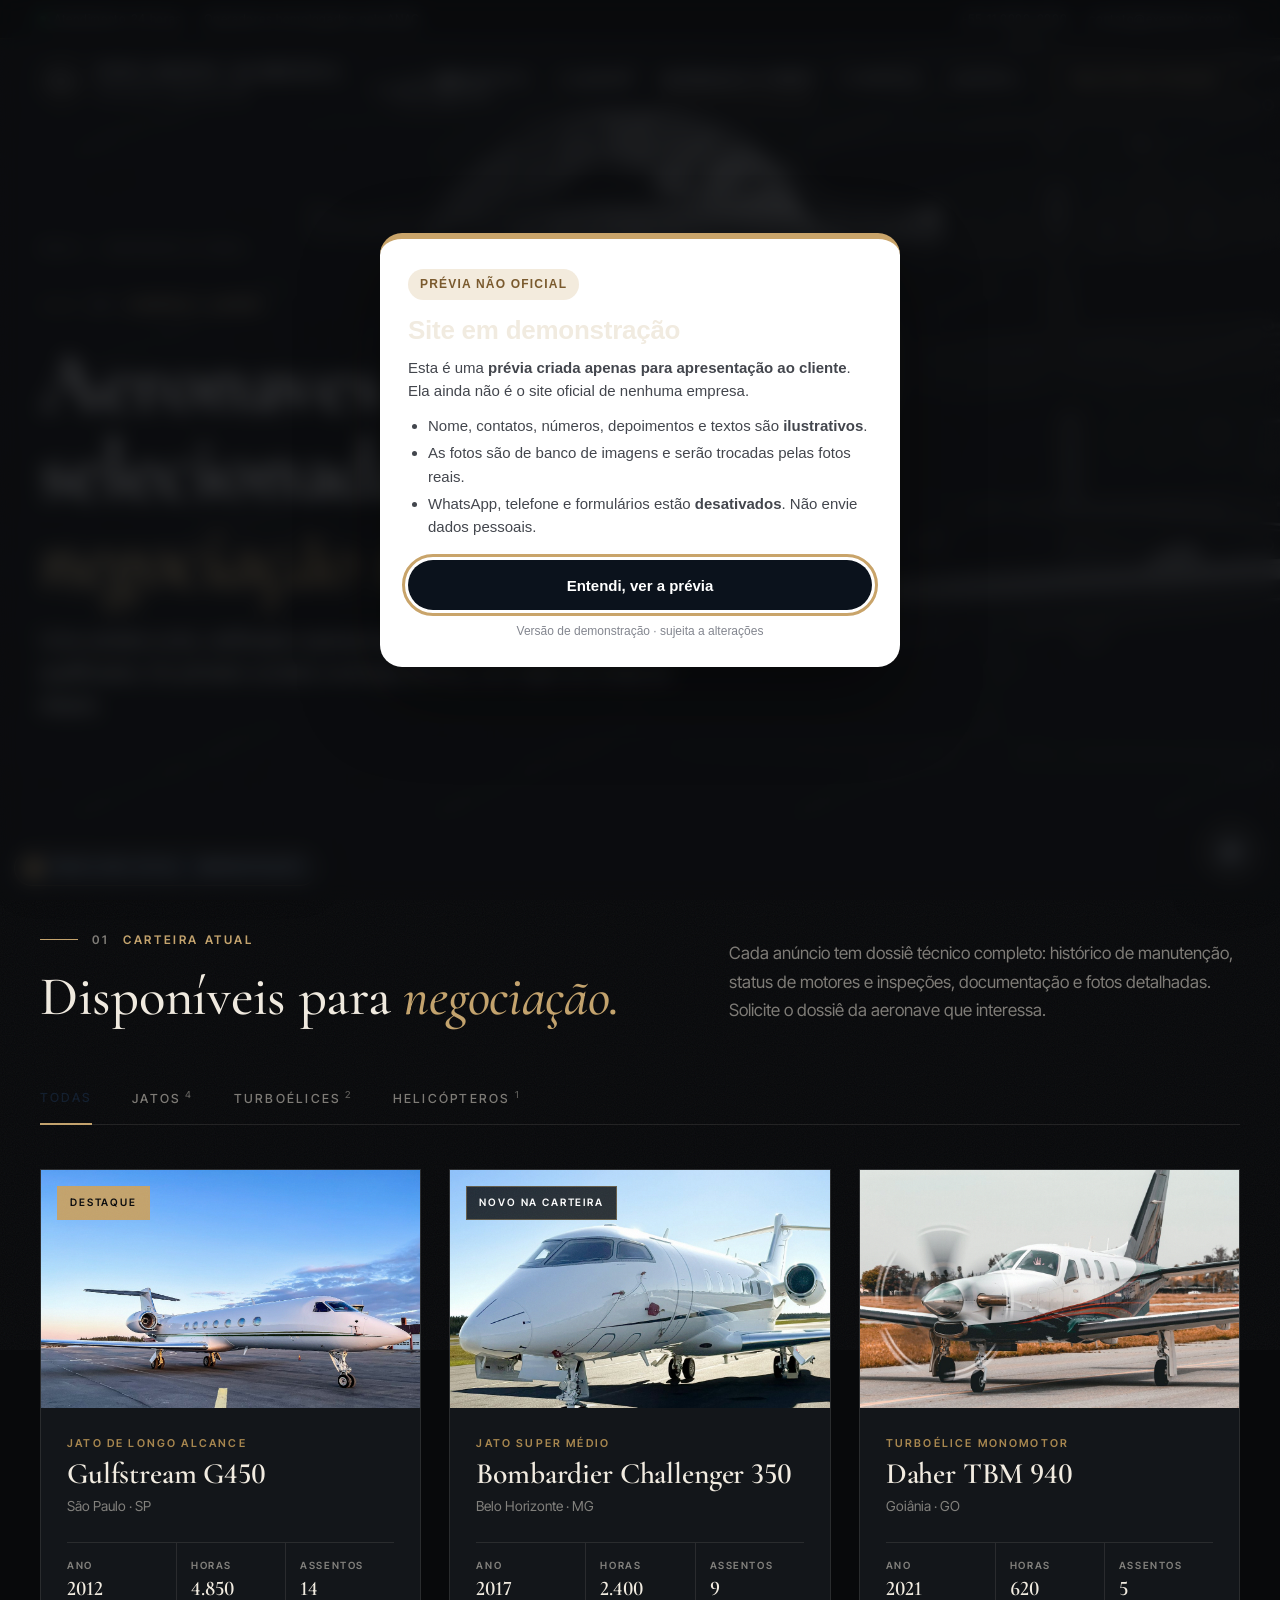
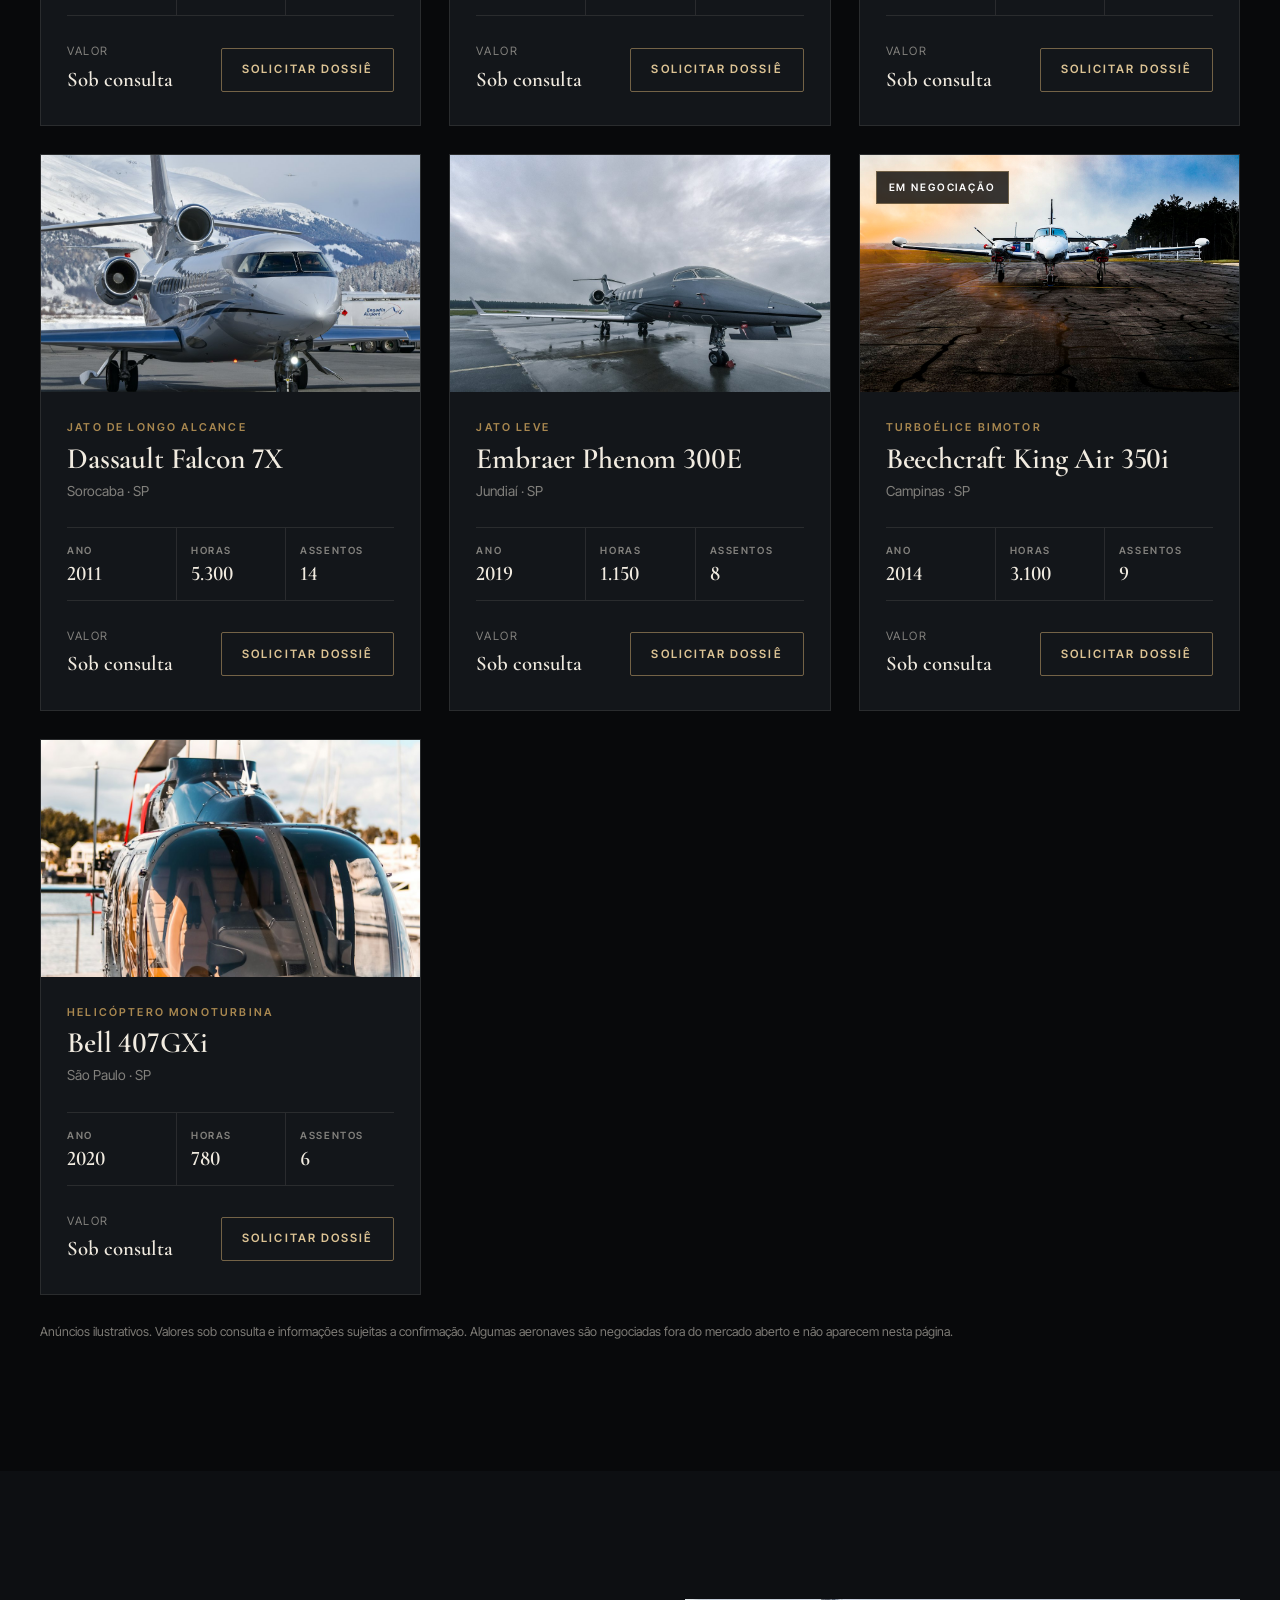
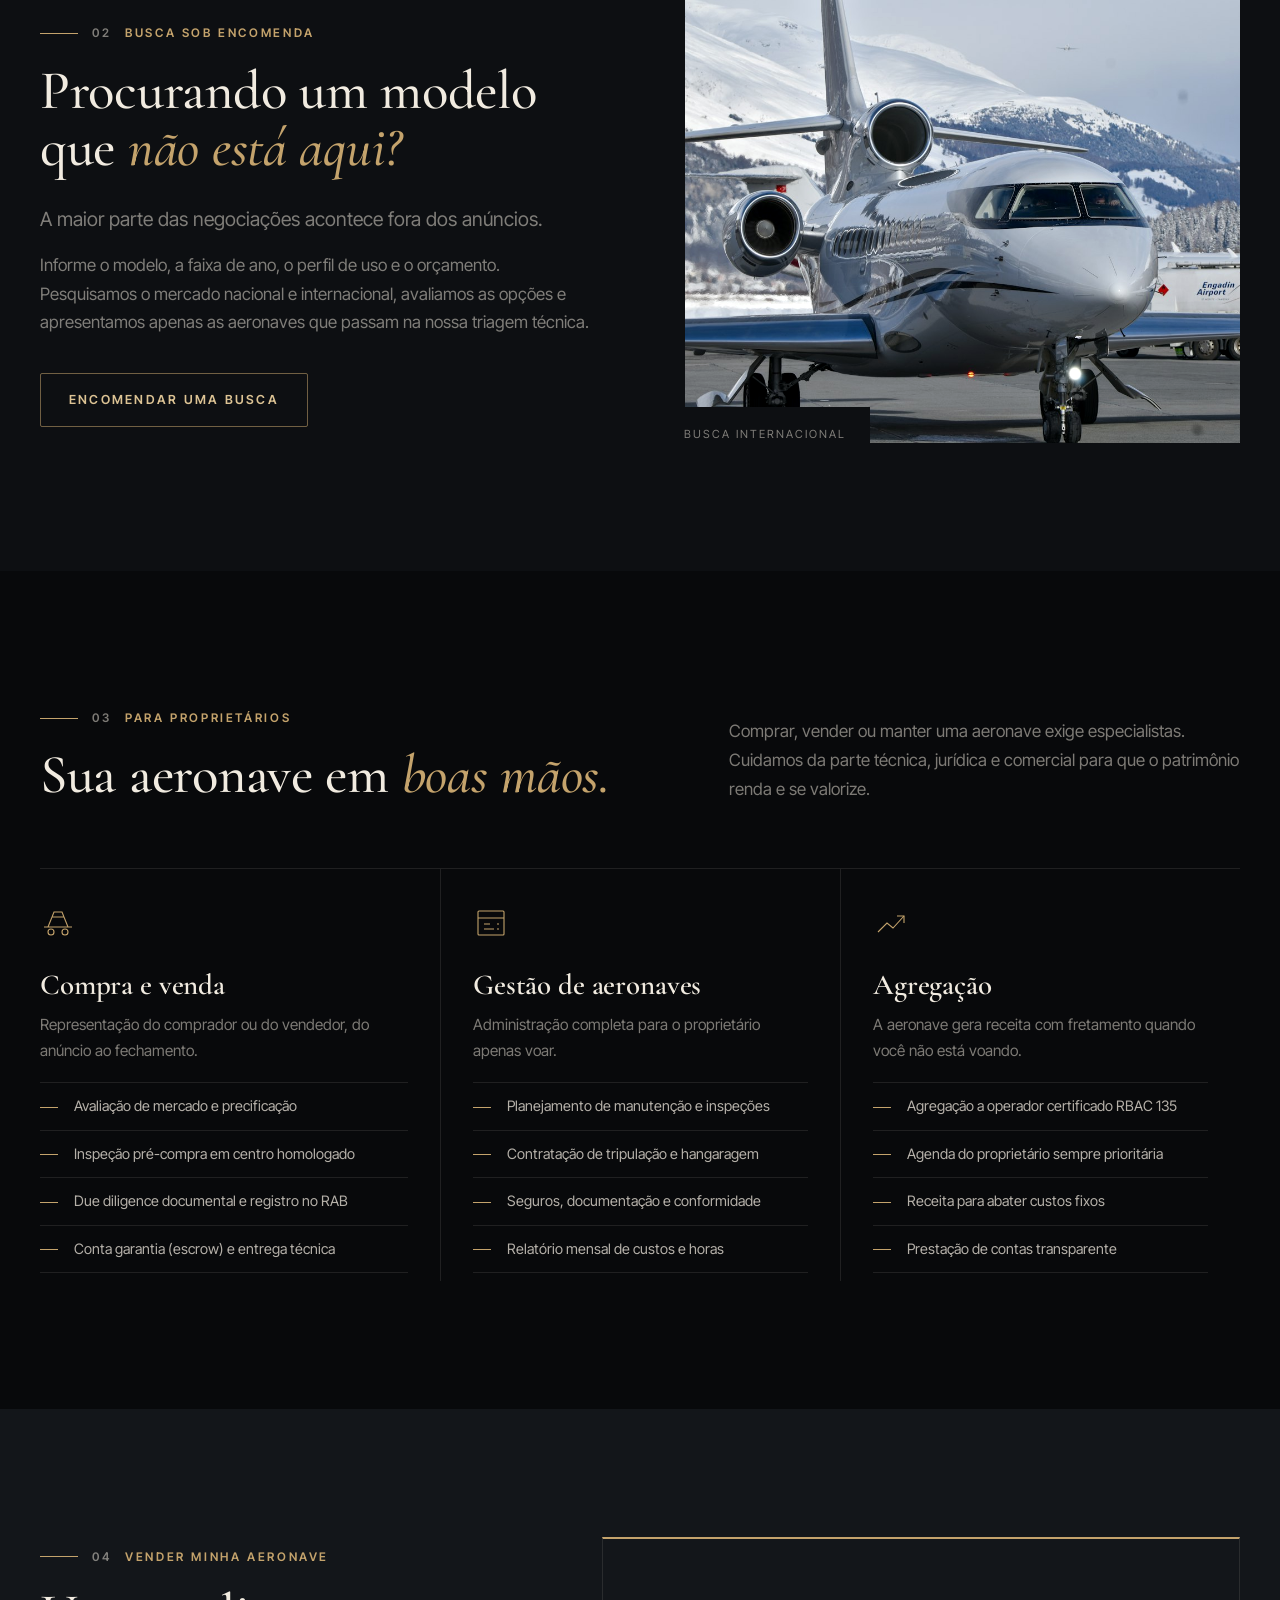
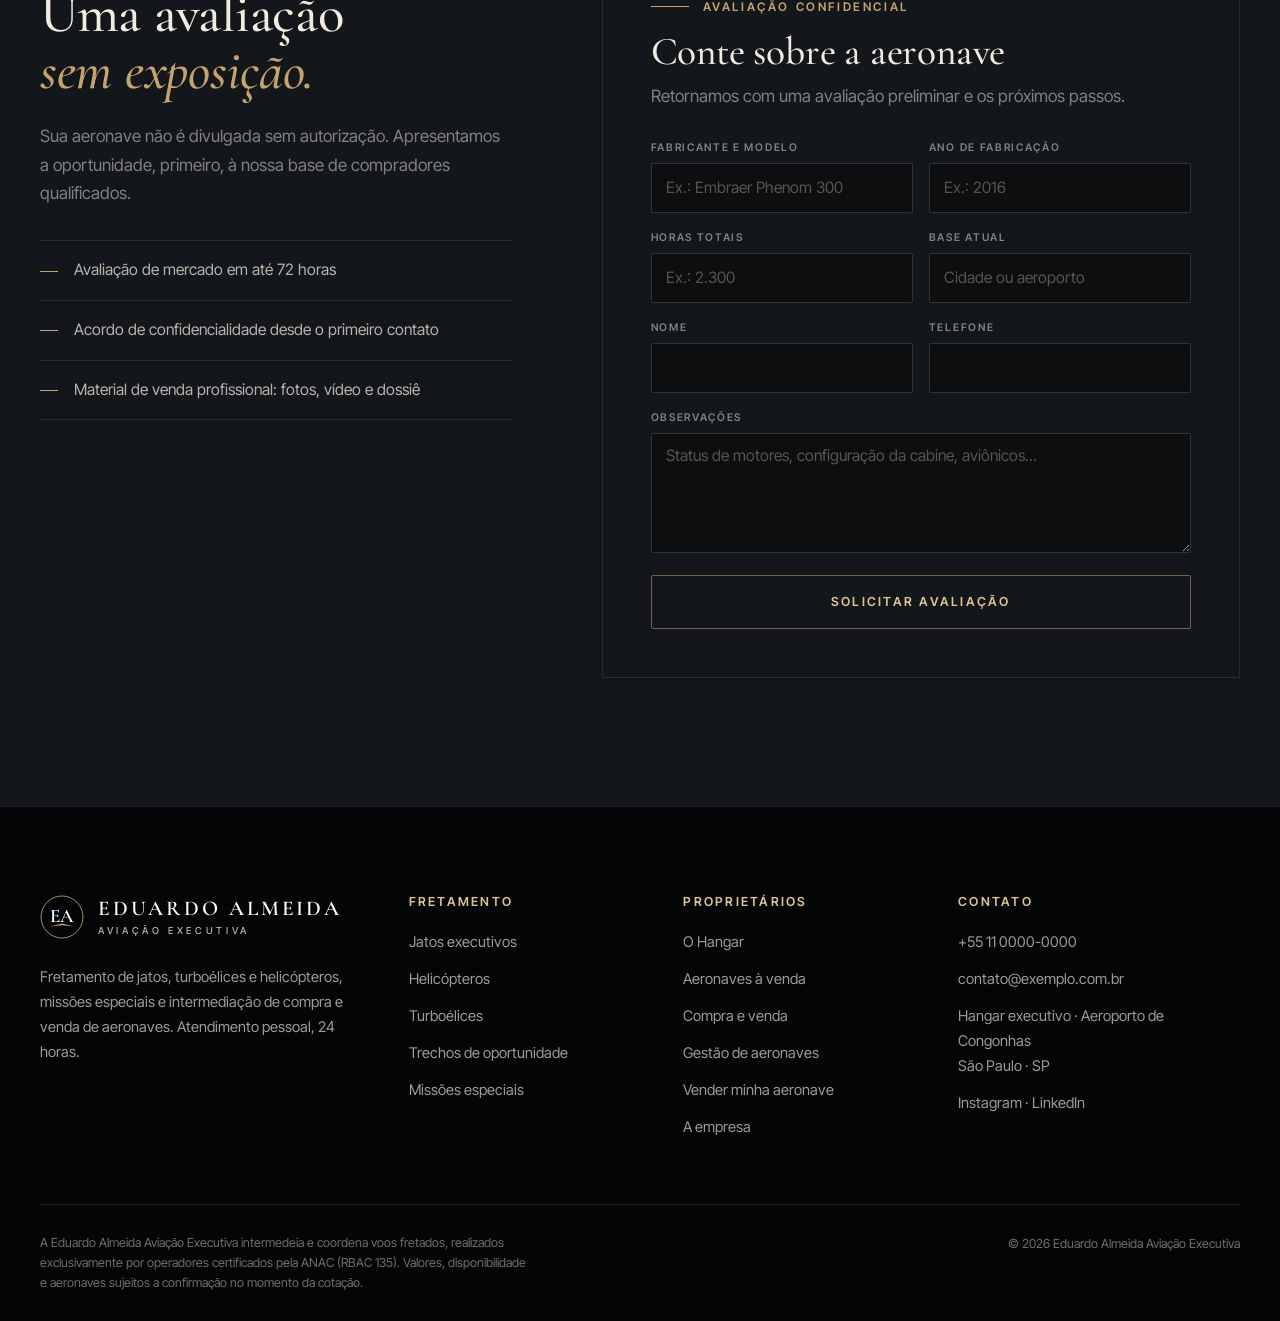
==== commit 2bd73ad7: "Tema black tie: hero cinematográfico, O Hangar com codinomes e briefing da missão Co-Authored-By: Cl" ====
--- a/aeronaves.html
+++ b/aeronaves.html
@@ -6,7 +6,7 @@
 <title>Aeronaves à venda · Eduardo Almeida Aviação Executiva</title>
 <meta name="description" content="Jatos, turboélices e helicópteros à venda, intermediação de compra e venda, gestão e agregação de aeronaves.">
 <meta name="robots" content="noindex, nofollow">
-<meta name="theme-color" content="#0b121c">
+<meta name="theme-color" content="#08090b">
 <script>document.documentElement.classList.add("js")</script>
 <link rel="preconnect" href="https://fonts.googleapis.com">
 <link rel="preconnect" href="https://fonts.gstatic.com" crossorigin>
--- a/style.css
+++ b/style.css
@@ -11,9 +11,9 @@
   --stone: #ebe5db;
   --stone-2: #ddd4c6;
   --paper: #ffffff;
-  --brass: #a88655;
-  --brass-dk: #8a6c40;
-  --brass-lt: #cdb48a;
+  --brass: #c4a36c;
+  --brass-dk: #a8874f;
+  --brass-lt: #dcc394;
   --text: #29313c;
   --mute: #6a717c;
   --line: #e2dcd2;
@@ -499,3 +499,283 @@
   *, *::before, *::after { animation: none !important; transition: none !important; scroll-behavior: auto !important; }
   .js .rv { opacity: 1; transform: none; }
 }
+
+/* =====================================================================
+   BLACK TIE · tema noir
+   Preto-grafite, dourado champanhe e marfim só nos detalhes.
+   A sensação: um agente de terno entrando no hangar para escolher a aeronave da missão.
+   ===================================================================== */
+:root {
+  --noir: #08090b;
+  --noir-1: #0d0f12;
+  --noir-2: #13161a;
+  --noir-3: #1b1f25;
+  --cream: #f1ebe0;
+  --gold-grad: linear-gradient(135deg, #e6cf9f 0%, #c4a36c 45%, #9c7b45 100%);
+  --text: rgba(241, 235, 224, .74);
+  --mute: rgba(241, 235, 224, .5);
+  --line: rgba(241, 235, 224, .1);
+  --line-dk: rgba(241, 235, 224, .12);
+  color-scheme: dark;
+}
+body { background: var(--noir); color: var(--text); }
+h1, h2, h3 { color: var(--cream); }
+::selection { background: var(--brass); color: var(--noir); }
+.section--paper { background: var(--noir-1); }
+.section--stone { background: var(--noir-2); }
+.section--dark { background: var(--noir-1); }
+.section--ink { background: #050607; }
+.section--dark, .section--ink { color: var(--text); }
+.label { color: var(--brass); }
+.label b { color: var(--mute); }
+.head p, .split__body p, .detail p, .steps p, .owner p, .faq details p { color: var(--mute); }
+.lead { color: rgba(241, 235, 224, .82); }
+
+/* textura de filme sobre o site inteiro (bem leve) */
+body::after { content: ""; position: fixed; inset: -50%; z-index: 30; pointer-events: none; opacity: .05;
+  background-image: url("data:image/svg+xml,%3Csvg xmlns='http://www.w3.org/2000/svg' width='160' height='160'%3E%3Cfilter id='n'%3E%3CfeTurbulence type='fractalNoise' baseFrequency='.9' numOctaves='2' stitchTiles='stitch'/%3E%3C/filter%3E%3Crect width='100%25' height='100%25' filter='url(%23n)'/%3E%3C/svg%3E");
+  animation: grain 1.2s steps(6) infinite; }
+@keyframes grain { 0% { transform: translate(0, 0); } 20% { transform: translate(-3%, 2%); } 40% { transform: translate(2%, -3%); } 60% { transform: translate(-2%, -1%); } 80% { transform: translate(3%, 3%); } 100% { transform: translate(0, 0); } }
+
+/* botões: dourado com texto preto, como abotoadura */
+.btn:not(.btn--line):not(.btn--light):not(.btn--navy) { --fg: var(--noir); --bd: var(--brass); }
+.btn:not(.btn--line):not(.btn--light):not(.btn--navy) { background: var(--gold-grad); background-size: 200% 100%; background-position: 0 0; transition: background-position .5s var(--ease), transform .25s var(--ease); }
+.btn:not(.btn--line):not(.btn--light):not(.btn--navy):hover { background-position: 100% 0; }
+.btn--line { --bg: transparent; --fg: var(--cream); --bd: rgba(241, 235, 224, .3); }
+.btn--line:hover { --bg: var(--cream); --fg: var(--noir); --bd: var(--cream); }
+.btn--light:hover { --bg: var(--cream); --fg: var(--noir); --bd: var(--cream); }
+.btn--navy { --bg: transparent; --fg: var(--brass-lt); --bd: rgba(196, 163, 108, .55); }
+.btn--navy:hover { --bg: var(--brass); --fg: var(--noir); --bd: var(--brass); }
+.link { color: var(--brass); }
+
+/* cabeçalho */
+.util { background: #040506; border-bottom: 1px solid rgba(196, 163, 108, .12); }
+.topbar.is-fixed { background: rgba(8, 9, 11, .88); color: var(--cream); box-shadow: 0 1px 0 rgba(196, 163, 108, .16); }
+.topbar.is-fixed .brand__mark .wing { fill: var(--brass-lt); }
+.topbar.is-fixed .nav a::after { background: var(--brass-lt); }
+.topbar:not(.is-fixed) .topbar__cta, .topbar__cta { --bg: transparent; --fg: var(--brass-lt); --bd: rgba(196, 163, 108, .6); background: transparent !important; }
+.topbar__cta:hover { --fg: var(--noir); background: var(--brass) !important; }
+.brand__mark .ring { stroke: var(--brass-lt); opacity: .7; }
+
+/* hero cinematográfico: tarjas de cinema que se abrem, luz dourada e aproximação lenta */
+.hero { background: var(--noir); }
+.hero__bg img { animation: settle 2.6s var(--ease) forwards, drift 40s 2.6s ease-in-out infinite alternate; }
+@keyframes drift { from { transform: scale(1); } to { transform: scale(1.08) translate(-1.5%, -1%); } }
+.hero::before { background:
+  radial-gradient(120% 90% at 75% 40%, rgba(8, 9, 11, 0) 0%, rgba(8, 9, 11, .55) 60%, rgba(8, 9, 11, .92) 100%),
+  linear-gradient(90deg, rgba(8, 9, 11, .92) 0%, rgba(8, 9, 11, .55) 45%, rgba(8, 9, 11, 0) 80%),
+  linear-gradient(0deg, rgba(8, 9, 11, 1) 0%, rgba(8, 9, 11, 0) 40%); }
+.hero::after { content: ""; position: absolute; inset: 0; z-index: -1; pointer-events: none;
+  background: linear-gradient(105deg, transparent 35%, rgba(230, 207, 159, .16) 48%, transparent 60%); background-size: 250% 100%;
+  animation: sweep 9s 1.6s ease-in-out infinite; }
+@keyframes sweep { 0% { background-position: 120% 0; } 45%, 100% { background-position: -60% 0; } }
+.bars { position: absolute; inset: 0; z-index: 6; pointer-events: none; }
+.bars::before, .bars::after { content: ""; position: absolute; left: 0; right: 0; height: 50.5%; background: #000; animation: bars 1.6s .2s cubic-bezier(.7, 0, .2, 1) forwards; }
+.bars::before { top: 0; }
+.bars::after { bottom: 0; animation-name: bars-b; }
+@keyframes bars { to { height: 7vh; transform: translateY(-7vh); } }
+@keyframes bars-b { to { height: 7vh; transform: translateY(7vh); } }
+.hero .label, .hero h1, .hero__lead, .hero__actions, .hero .quote, .hero__foot { opacity: 0; animation: rise 1.2s var(--ease) forwards; }
+.hero .label { animation-delay: 1.3s; }
+.hero h1 { animation-delay: 1.45s; }
+.hero__lead { animation-delay: 1.65s; }
+.hero__actions { animation-delay: 1.8s; }
+.hero .quote { animation-delay: 1.95s; }
+.hero__foot { animation-delay: 2.2s; }
+@keyframes rise { from { opacity: 0; transform: translateY(22px); filter: blur(6px); } to { opacity: 1; transform: none; filter: none; } }
+.hero h1 { letter-spacing: -.01em; }
+.hero h1 em { background: var(--gold-grad); -webkit-background-clip: text; background-clip: text; color: transparent; padding-right: .08em; }
+.hero__foot { background: rgba(8, 9, 11, .6); -webkit-backdrop-filter: blur(6px); backdrop-filter: blur(6px); border-top-color: rgba(196, 163, 108, .2); }
+
+/* formulários escuros */
+.quote { background: rgba(13, 15, 18, .86); color: var(--text); border: 1px solid rgba(196, 163, 108, .25); border-top: 2px solid var(--brass); -webkit-backdrop-filter: blur(14px); backdrop-filter: blur(14px); }
+.quote__t h2 { color: var(--cream); }
+.seg { border-color: rgba(241, 235, 224, .16); }
+.seg label + label span { border-left-color: rgba(241, 235, 224, .16); }
+.seg input:checked + span { background: var(--brass); color: var(--noir); }
+.field input, .field select, .field textarea { background: rgba(0, 0, 0, .35); border-color: rgba(241, 235, 224, .16); color: var(--cream); color-scheme: dark; }
+.field input::placeholder, .field textarea::placeholder { color: rgba(241, 235, 224, .32); }
+.field select option { background: var(--noir-2); color: var(--cream); }
+.form-card { background: var(--noir-2); border-color: var(--line); border-top-color: var(--brass); }
+.form-card h2 { color: var(--cream); }
+.check input { accent-color: var(--brass); }
+
+/* páginas internas */
+.page-hero::before { background: radial-gradient(120% 100% at 80% 30%, rgba(8, 9, 11, 0), rgba(8, 9, 11, .7) 70%), linear-gradient(90deg, rgba(8, 9, 11, .92) 0%, rgba(8, 9, 11, .5) 60%, rgba(8, 9, 11, .2) 100%), linear-gradient(0deg, var(--noir) 0%, rgba(8, 9, 11, 0) 45%); }
+.page-hero h1 em { background: var(--gold-grad); -webkit-background-clip: text; background-clip: text; color: transparent; padding-right: .08em; }
+
+/* blocos */
+.split__media figcaption, .section--paper .split__media figcaption { background: var(--noir-1); color: var(--mute); }
+.section:not(.section--paper):not(.section--stone):not(.section--dark):not(.section--ink) .split__media figcaption { background: var(--noir); }
+.split__media img, .detail__media img { filter: saturate(.85) contrast(1.05); }
+.stats { border-top-color: var(--line); }
+.stats div + div { border-left-color: var(--line); }
+.stats b { color: var(--cream); }
+.services { background: var(--line); border-color: var(--line); }
+.svc { background: var(--noir-2); }
+.svc__img img { filter: saturate(.85); }
+.ac--light { background: var(--noir-2); border-color: var(--line); }
+.ac--light h3, .ac--light .specs li b { color: var(--cream); }
+.ac--light .ac__cat { color: var(--brass); }
+.steps li::before { background: var(--gold-grad); -webkit-background-clip: text; background-clip: text; color: transparent; }
+.lot { background: var(--noir-2); border-color: var(--line); }
+.lot:hover { box-shadow: 0 30px 60px -30px rgba(0, 0, 0, .9), 0 0 0 1px rgba(196, 163, 108, .35); }
+.lot dd, .lot__price b { color: var(--cream); }
+.lot__tag { background: rgba(0, 0, 0, .78); border: 1px solid rgba(196, 163, 108, .4); }
+.lot__tag--gold { background: var(--brass); color: var(--noir); border-color: var(--brass); }
+.owner svg { stroke: var(--brass); }
+.faq summary { color: var(--cream); }
+.faq summary i { border-color: rgba(241, 235, 224, .2); }
+.faq summary i::before, .faq summary i::after { background: var(--brass-lt); }
+.faq details[open] summary i { background: var(--brass); border-color: var(--brass); }
+.faq details[open] summary i::before { background: var(--noir); }
+.quote-block blockquote { color: var(--cream); }
+.quote-block cite { color: var(--brass); }
+.channels b { color: var(--cream); }
+.channels a:hover b { color: var(--brass-lt); }
+.mission, .pillar { background: var(--noir-1); }
+.mission:hover { background: var(--noir-2); }
+.cta { background: #000; }
+.cta > img { opacity: .38; filter: grayscale(.3); }
+.foot { background: #040506; border-top: 1px solid rgba(196, 163, 108, .14); }
+.wa { background: var(--noir-2); }
+.routes td:first-child, .routes td b { color: var(--cream) !important; }
+
+/* carimbo de dossiê */
+.stamp { display: inline-flex; align-items: center; gap: 10px; padding: 7px 12px; border: 1px solid rgba(196, 163, 108, .6); color: var(--brass-lt); font: 600 .62rem/1 var(--sans); letter-spacing: .26em; text-transform: uppercase; }
+.stamp::before { content: ""; width: 6px; height: 6px; border-radius: 50%; background: #c8463c; box-shadow: 0 0 10px rgba(200, 70, 60, .8); animation: blink 1.8s infinite; }
+@keyframes blink { 50% { opacity: .25; } }
+
+/* faixa "o cliente" com foto de terno */
+.agent { display: grid; grid-template-columns: minmax(0, .9fr) minmax(0, 1.1fr); min-height: 640px; background: #000; }
+.agent__img { position: relative; overflow: hidden; }
+.agent__img img { width: 100%; height: 100%; object-fit: cover; filter: grayscale(1) contrast(1.1); }
+.agent__img::after { content: ""; position: absolute; inset: 0; background: linear-gradient(90deg, rgba(0, 0, 0, 0) 55%, #000 100%); }
+.agent__b { display: flex; flex-direction: column; justify-content: center; padding: clamp(56px, 8vw, 120px) var(--gutter) clamp(56px, 8vw, 120px) clamp(32px, 5vw, 80px); max-width: 720px; }
+.agent__b h2 { margin: 22px 0 24px; }
+.agent__b h2 em { background: var(--gold-grad); -webkit-background-clip: text; background-clip: text; color: transparent; }
+.agent__b p { color: var(--mute); }
+.agent__b .btn { margin-top: 36px; align-self: flex-start; }
+
+/* ---------------- O HANGAR · seletor de aeronave ---------------- */
+.hangar { position: relative; min-height: 100svh; background: radial-gradient(90% 70% at 50% 30%, #161a20 0%, var(--noir) 70%); color: var(--cream); overflow: hidden; isolation: isolate; }
+.hangar::before { content: ""; position: absolute; inset: 0; z-index: -1; opacity: .5; background-image: linear-gradient(rgba(196, 163, 108, .06) 1px, transparent 1px), linear-gradient(90deg, rgba(196, 163, 108, .06) 1px, transparent 1px); background-size: 64px 64px; -webkit-mask-image: radial-gradient(70% 60% at 50% 45%, #000, transparent); mask-image: radial-gradient(70% 60% at 50% 45%, #000, transparent); }
+.hangar .wrap { padding-top: 150px; padding-bottom: 64px; }
+.hangar__top { display: flex; flex-wrap: wrap; align-items: end; justify-content: space-between; gap: 20px 40px; margin-bottom: 36px; }
+.hangar__top h1 { font-size: clamp(2.6rem, 1.6rem + 3.4vw, 4.6rem); margin-top: 16px; }
+.hangar__top h1 em { background: var(--gold-grad); -webkit-background-clip: text; background-clip: text; color: transparent; padding-right: .08em; }
+.hangar__top p { max-width: 46ch; color: var(--mute); }
+.hg { display: grid; grid-template-columns: 250px minmax(0, 1fr) 340px; gap: 0; border: 1px solid rgba(196, 163, 108, .18); background: rgba(8, 9, 11, .55); }
+.hg__list { list-style: none; margin: 0; padding: 0; border-right: 1px solid rgba(196, 163, 108, .18); display: flex; flex-direction: column; }
+.hg__list button { width: 100%; display: grid; grid-template-columns: 28px 1fr; gap: 2px 10px; align-items: baseline; text-align: left; padding: 13px 18px; background: none; border: 0; border-bottom: 1px solid var(--line); color: var(--mute); cursor: pointer; transition: background .3s, color .3s; position: relative; }
+.hg__list li:last-child button { border-bottom: 0; }
+.hg__list button i { font-style: normal; font: 600 .62rem var(--sans); letter-spacing: .14em; color: rgba(196, 163, 108, .6); }
+.hg__list button b { font-family: var(--serif); font-size: 1.28rem; font-weight: 600; letter-spacing: .06em; text-transform: uppercase; color: inherit; }
+.hg__list button span { grid-column: 2; font-size: .72rem; letter-spacing: .06em; }
+.hg__list button::before { content: ""; position: absolute; left: 0; top: 0; bottom: 0; width: 2px; background: var(--brass); transform: scaleY(0); transition: transform .35s var(--ease); }
+.hg__list button:hover { color: var(--cream); background: rgba(241, 235, 224, .03); }
+.hg__list button[aria-selected="true"] { color: var(--cream); background: linear-gradient(90deg, rgba(196, 163, 108, .14), rgba(196, 163, 108, 0)); }
+.hg__list button[aria-selected="true"]::before { transform: none; }
+.hg__list button[aria-selected="true"] i { color: var(--brass-lt); }
+.hg__stage { position: relative; min-height: 600px; overflow: hidden; display: flex; flex-direction: column; justify-content: flex-end; }
+.hg__stage img { position: absolute; inset: 0; width: 100%; height: 100%; object-fit: cover; transition: opacity .7s var(--ease), transform 1.6s var(--ease), filter .7s; filter: saturate(.8) contrast(1.06); }
+.hg__stage img.out { opacity: 0; transform: scale(1.06); filter: blur(6px) saturate(.6); }
+.hg__stage::before { content: ""; position: absolute; inset: 0; z-index: 1; background: radial-gradient(80% 80% at 50% 45%, rgba(8, 9, 11, 0) 40%, rgba(8, 9, 11, .75) 100%), linear-gradient(0deg, rgba(8, 9, 11, .97) 0%, rgba(8, 9, 11, .62) 32%, rgba(8, 9, 11, 0) 62%); }
+.hg__scan { position: absolute; left: 0; right: 0; top: 0; height: 2px; z-index: 2; background: linear-gradient(90deg, transparent, var(--brass-lt), transparent); box-shadow: 0 0 18px rgba(220, 195, 148, .8); opacity: 0; }
+.hg__scan.go { animation: scan 1.1s var(--ease); }
+@keyframes scan { 0% { top: 0; opacity: 1; } 100% { top: 100%; opacity: 0; } }
+.hg__corner { position: absolute; z-index: 2; width: 26px; height: 26px; border: 1px solid var(--brass); }
+.hg__corner--tl { left: 20px; top: 20px; border-right: 0; border-bottom: 0; }
+.hg__corner--tr { right: 20px; top: 20px; border-left: 0; border-bottom: 0; }
+.hg__corner--bl { left: 20px; bottom: 20px; border-right: 0; border-top: 0; }
+.hg__corner--br { right: 20px; bottom: 20px; border-left: 0; border-top: 0; }
+.hg__file { position: absolute; z-index: 3; left: 34px; top: 34px; display: flex; flex-direction: column; gap: 10px; align-items: flex-start; }
+.hg__file small { font: 500 .66rem var(--sans); letter-spacing: .24em; text-transform: uppercase; color: rgba(241, 235, 224, .6); }
+.hg__cap { position: relative; z-index: 3; padding: 0 34px 34px; }
+.hg__cap span { font: 600 .68rem var(--sans); letter-spacing: .24em; text-transform: uppercase; color: var(--brass-lt); }
+.hg__cap h2 { font-size: clamp(2.2rem, 1.6rem + 2vw, 3.6rem); margin: 8px 0 6px; }
+.hg__cap p { color: rgba(241, 235, 224, .7); font-size: .95rem; }
+.hg__nav { position: absolute; z-index: 3; right: 34px; bottom: 34px; display: flex; gap: 8px; }
+.hg__nav button { width: 46px; height: 46px; border: 1px solid rgba(241, 235, 224, .3); background: rgba(8, 9, 11, .5); color: var(--cream); cursor: pointer; display: grid; place-items: center; transition: background .25s, border-color .25s; }
+.hg__nav button:hover { background: var(--brass); border-color: var(--brass); color: var(--noir); }
+.hg__nav svg { width: 18px; height: 10px; fill: none; stroke: currentColor; stroke-width: 1.4; }
+.hg__spec { padding: 30px 28px; border-left: 1px solid rgba(196, 163, 108, .18); display: flex; flex-direction: column; gap: 22px; }
+.hg__spec h3 { font-family: var(--sans); font-size: .68rem; font-weight: 600; letter-spacing: .24em; text-transform: uppercase; color: var(--brass); }
+.meter { display: grid; gap: 8px; }
+.meter__t { display: flex; justify-content: space-between; align-items: baseline; font-size: .7rem; letter-spacing: .16em; text-transform: uppercase; color: var(--mute); }
+.meter__t b { font-family: var(--serif); font-size: 1.6rem; letter-spacing: 0; text-transform: none; color: var(--cream); font-weight: 600; }
+.meter__t b small { font-family: var(--sans); font-size: .7rem; color: var(--mute); margin-left: 4px; letter-spacing: .1em; }
+.meter__bar { height: 3px; background: rgba(241, 235, 224, .1); position: relative; overflow: hidden; }
+.meter__bar i { position: absolute; inset: 0 auto 0 0; width: 0; background: var(--gold-grad); transition: width 1s var(--ease); }
+.meter__bar::after { content: ""; position: absolute; inset: 0; background: repeating-linear-gradient(90deg, transparent 0 calc(10% - 1px), rgba(8, 9, 11, .9) calc(10% - 1px) 10%); }
+.hg__models { font-size: .9rem; line-height: 1.55; color: rgba(241, 235, 224, .75); padding-top: 18px; border-top: 1px solid var(--line); }
+.hg__models small { display: block; font-size: .64rem; letter-spacing: .2em; text-transform: uppercase; color: var(--mute); margin-bottom: 6px; }
+.hg__spec .btn { margin-top: auto; }
+.hg__hint { margin-top: 16px; font-size: .74rem; color: var(--mute); letter-spacing: .06em; }
+.hg__hint kbd { font: inherit; border: 1px solid var(--line); padding: 1px 6px; margin: 0 2px; }
+
+/* briefing da missão */
+.brief { display: grid; grid-template-columns: minmax(0, 1fr) minmax(0, 1fr); gap: 0; border: 1px solid rgba(196, 163, 108, .2); }
+.brief__form { padding: clamp(28px, 4vw, 48px); background: var(--noir-2); }
+.brief__form h2 { font-size: clamp(2rem, 1.6rem + 1.2vw, 2.8rem); margin: 16px 0 10px; }
+.brief__form > p { color: var(--mute); margin-bottom: 26px; }
+.brief__out { position: relative; padding: clamp(28px, 4vw, 48px); background: #050607; display: flex; flex-direction: column; overflow: hidden; isolation: isolate; }
+.brief__out > img { position: absolute; inset: 0; width: 100%; height: 100%; object-fit: cover; opacity: .3; z-index: -1; filter: grayscale(1); transition: opacity .6s; }
+.brief__out.has > img { opacity: .4; filter: grayscale(.2); }
+.brief__out::before { content: ""; position: absolute; inset: 0; z-index: -1; background: linear-gradient(180deg, rgba(5, 6, 7, .5), rgba(5, 6, 7, .95) 75%); }
+.brief__empty { margin: auto 0; max-width: 34ch; }
+.brief__empty b { display: block; font-family: var(--serif); font-size: 1.9rem; font-weight: 500; color: var(--cream); line-height: 1.15; margin: 16px 0 12px; }
+.brief__empty span { color: var(--mute); font-size: .95rem; }
+.brief__res { display: none; flex-direction: column; gap: 18px; margin-top: auto; }
+.brief__out.has .brief__empty { display: none; }
+.brief__out.has .brief__res { display: flex; animation: rise .8s var(--ease); }
+.brief__res h3 { font-size: clamp(2rem, 1.6rem + 1.4vw, 3rem); }
+.brief__res .route { font-size: .74rem; letter-spacing: .2em; text-transform: uppercase; color: var(--brass-lt); }
+.brief__nums { display: grid; grid-template-columns: repeat(3, 1fr); border-top: 1px solid var(--line); border-bottom: 1px solid var(--line); }
+.brief__nums div { padding: 14px 0; }
+.brief__nums div + div { padding-left: 14px; border-left: 1px solid var(--line); }
+.brief__nums small { display: block; font-size: .62rem; letter-spacing: .18em; text-transform: uppercase; color: var(--mute); }
+.brief__nums b { font-family: var(--serif); font-size: 1.6rem; font-weight: 600; color: var(--cream); }
+.brief__alt { font-size: .88rem; color: var(--mute); }
+.brief__alt b { color: var(--cream); font-weight: 500; }
+.brief__note { font-size: .74rem; color: rgba(241, 235, 224, .4); }
+
+@media (max-width: 1180px) {
+  .hg { grid-template-columns: 220px minmax(0, 1fr); }
+  .hg__spec { grid-column: 1 / -1; border-left: 0; border-top: 1px solid rgba(196, 163, 108, .18); display: grid; grid-template-columns: repeat(3, minmax(0, 1fr)); gap: 22px 28px; }
+  .hg__spec h3, .hg__models, .hg__spec .btn { grid-column: 1 / -1; }
+  .hg__spec .btn { justify-self: start; }
+}
+@media (max-width: 1020px) {
+  .agent { grid-template-columns: minmax(0, 1fr); }
+  .agent__img { height: 70vw; max-height: 520px; }
+  .agent__img::after { background: linear-gradient(180deg, rgba(0, 0, 0, 0) 55%, #000 100%); }
+  .brief { grid-template-columns: minmax(0, 1fr); }
+  .brief__out { min-height: 420px; }
+  .hero__foot { background: rgba(8, 9, 11, .8); }
+}
+@media (max-width: 760px) {
+  .hg { grid-template-columns: minmax(0, 1fr); }
+  .hg__list { flex-direction: row; overflow-x: auto; border-right: 0; border-bottom: 1px solid rgba(196, 163, 108, .18); scroll-snap-type: x mandatory; scrollbar-width: none; }
+  .hg__list::-webkit-scrollbar { display: none; }
+  .hg__list li { flex: none; scroll-snap-align: start; }
+  .hg__list button { border-bottom: 0; border-right: 1px solid var(--line); padding: 14px 16px; white-space: nowrap; }
+  .hg__list button::before { top: auto; right: 0; height: 2px; width: auto; transform: scaleX(0); }
+  .hg__list button[aria-selected="true"]::before { transform: none; }
+  .hg__list button span { display: none; }
+  .hg__list button b { font-size: 1.1rem; }
+  .hg__stage { min-height: 440px; }
+  .hg__file { left: 22px; top: 22px; }
+  .hg__cap { padding: 0 22px 84px; }
+  .hg__nav { left: 22px; right: auto; bottom: 22px; }
+  .hg__spec { grid-template-columns: minmax(0, 1fr); }
+  .hangar .wrap { padding-top: 150px; }
+  .brief__nums b { font-size: 1.3rem; }
+}
+@media (prefers-reduced-motion: reduce) {
+  body::after { display: none; }
+  .bars { display: none; }
+  .hero .label, .hero h1, .hero__lead, .hero__actions, .hero .quote, .hero__foot { opacity: 1; }
+}
+.topbar__cta.btn { color: var(--brass-lt) !important; border-color: rgba(196, 163, 108, .6) !important; }
+.topbar__cta.btn:hover { color: var(--noir) !important; }
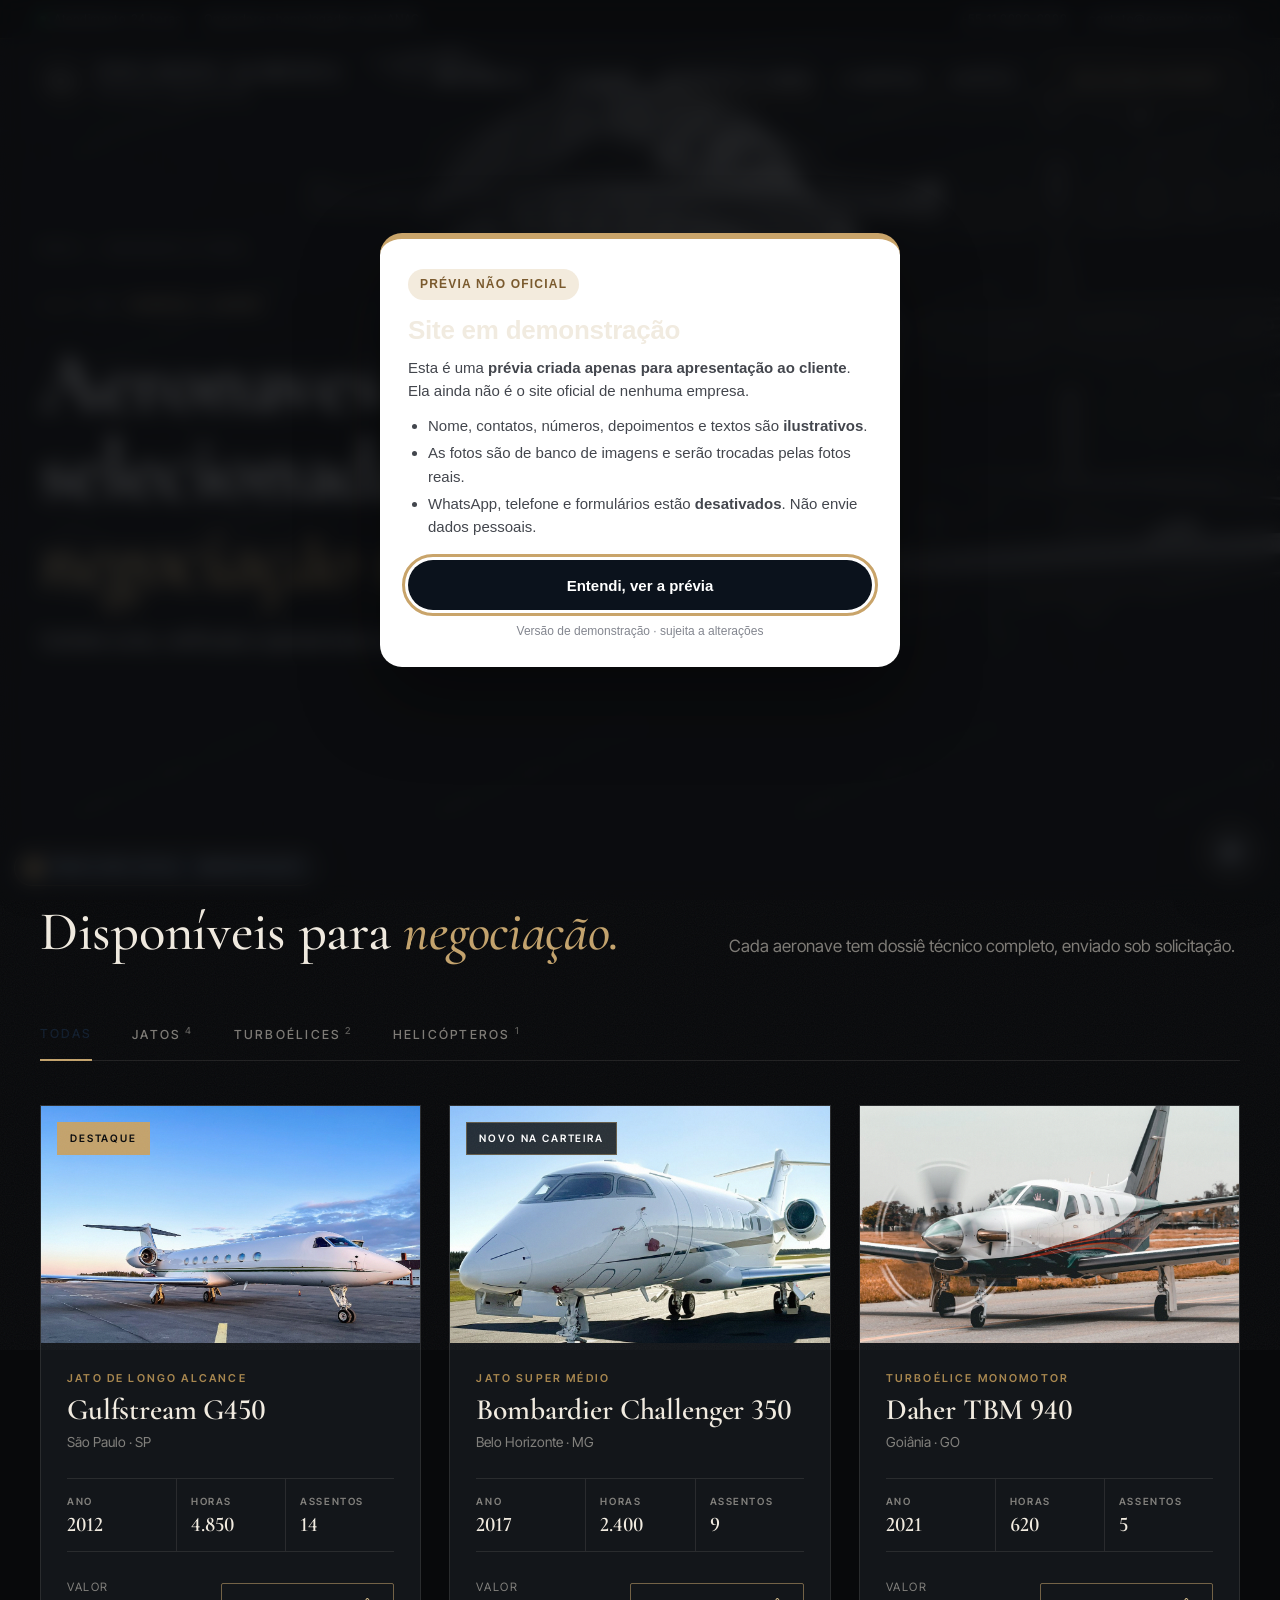
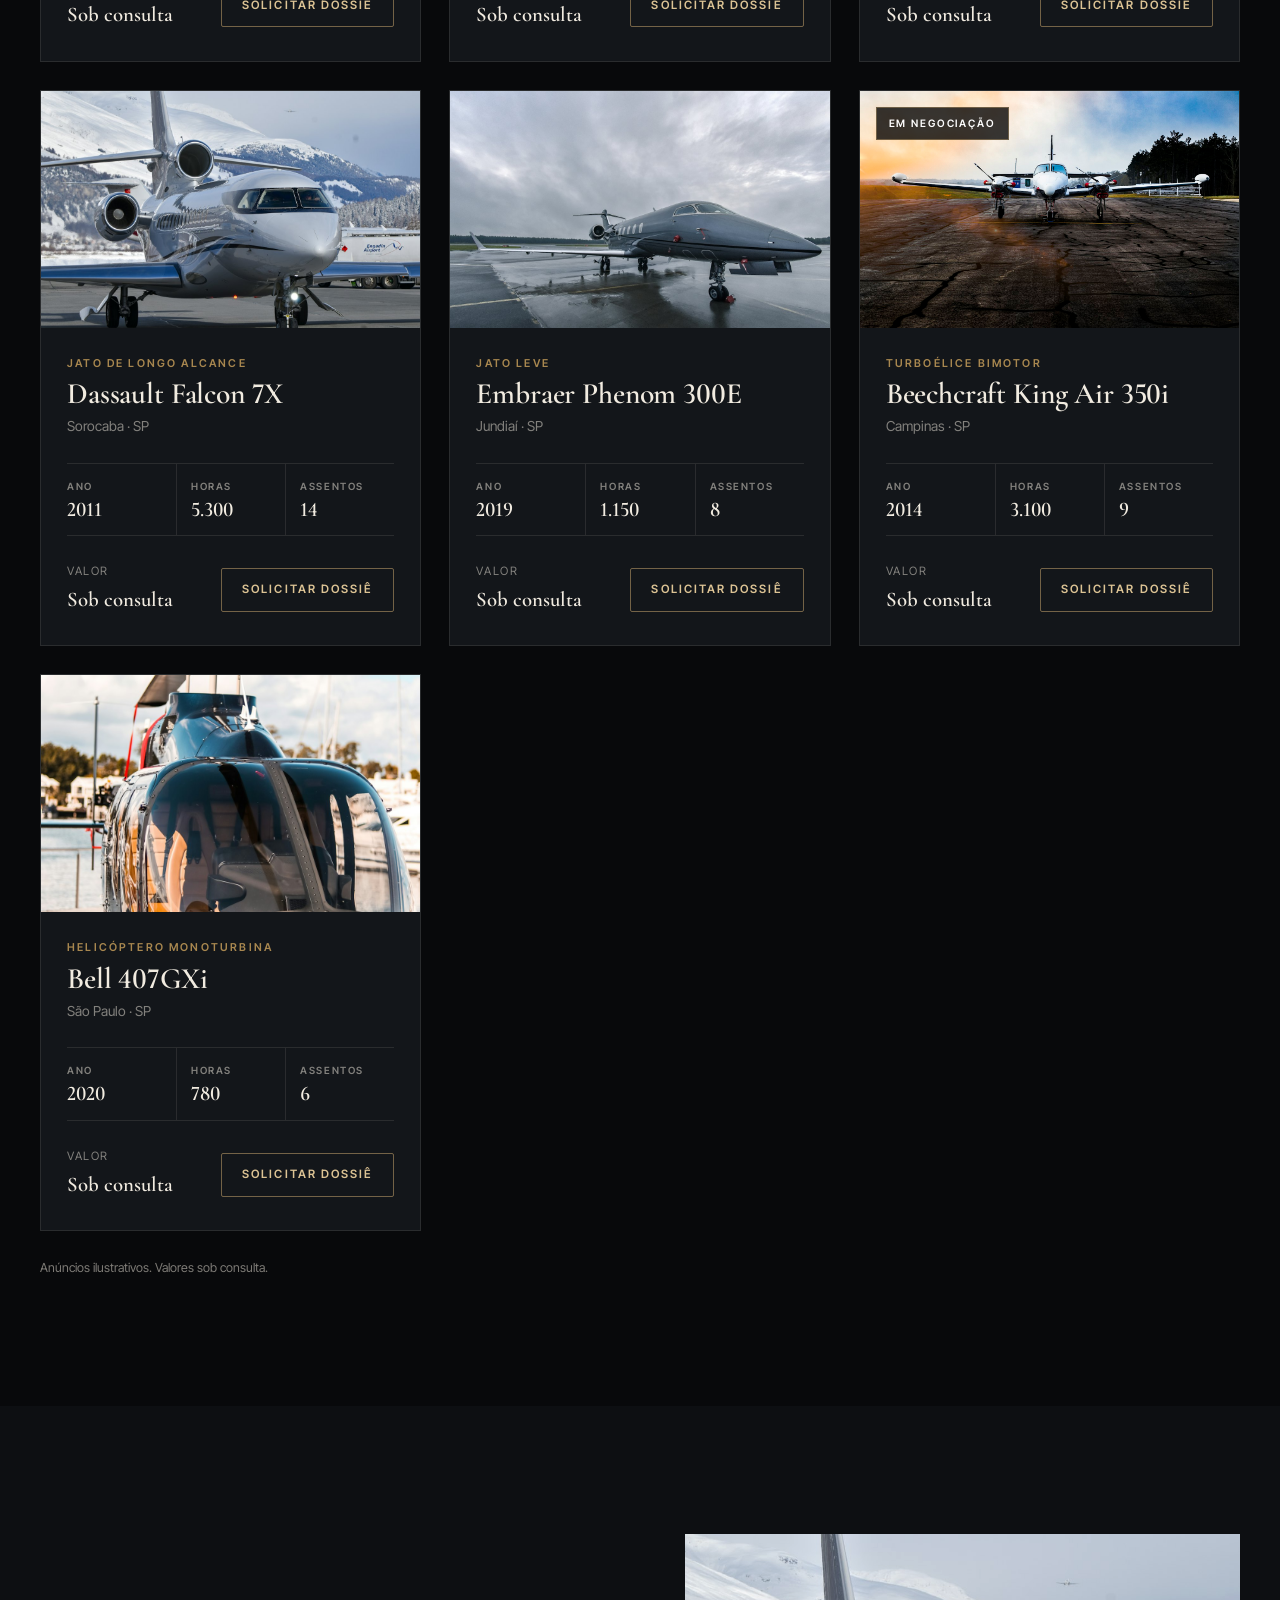
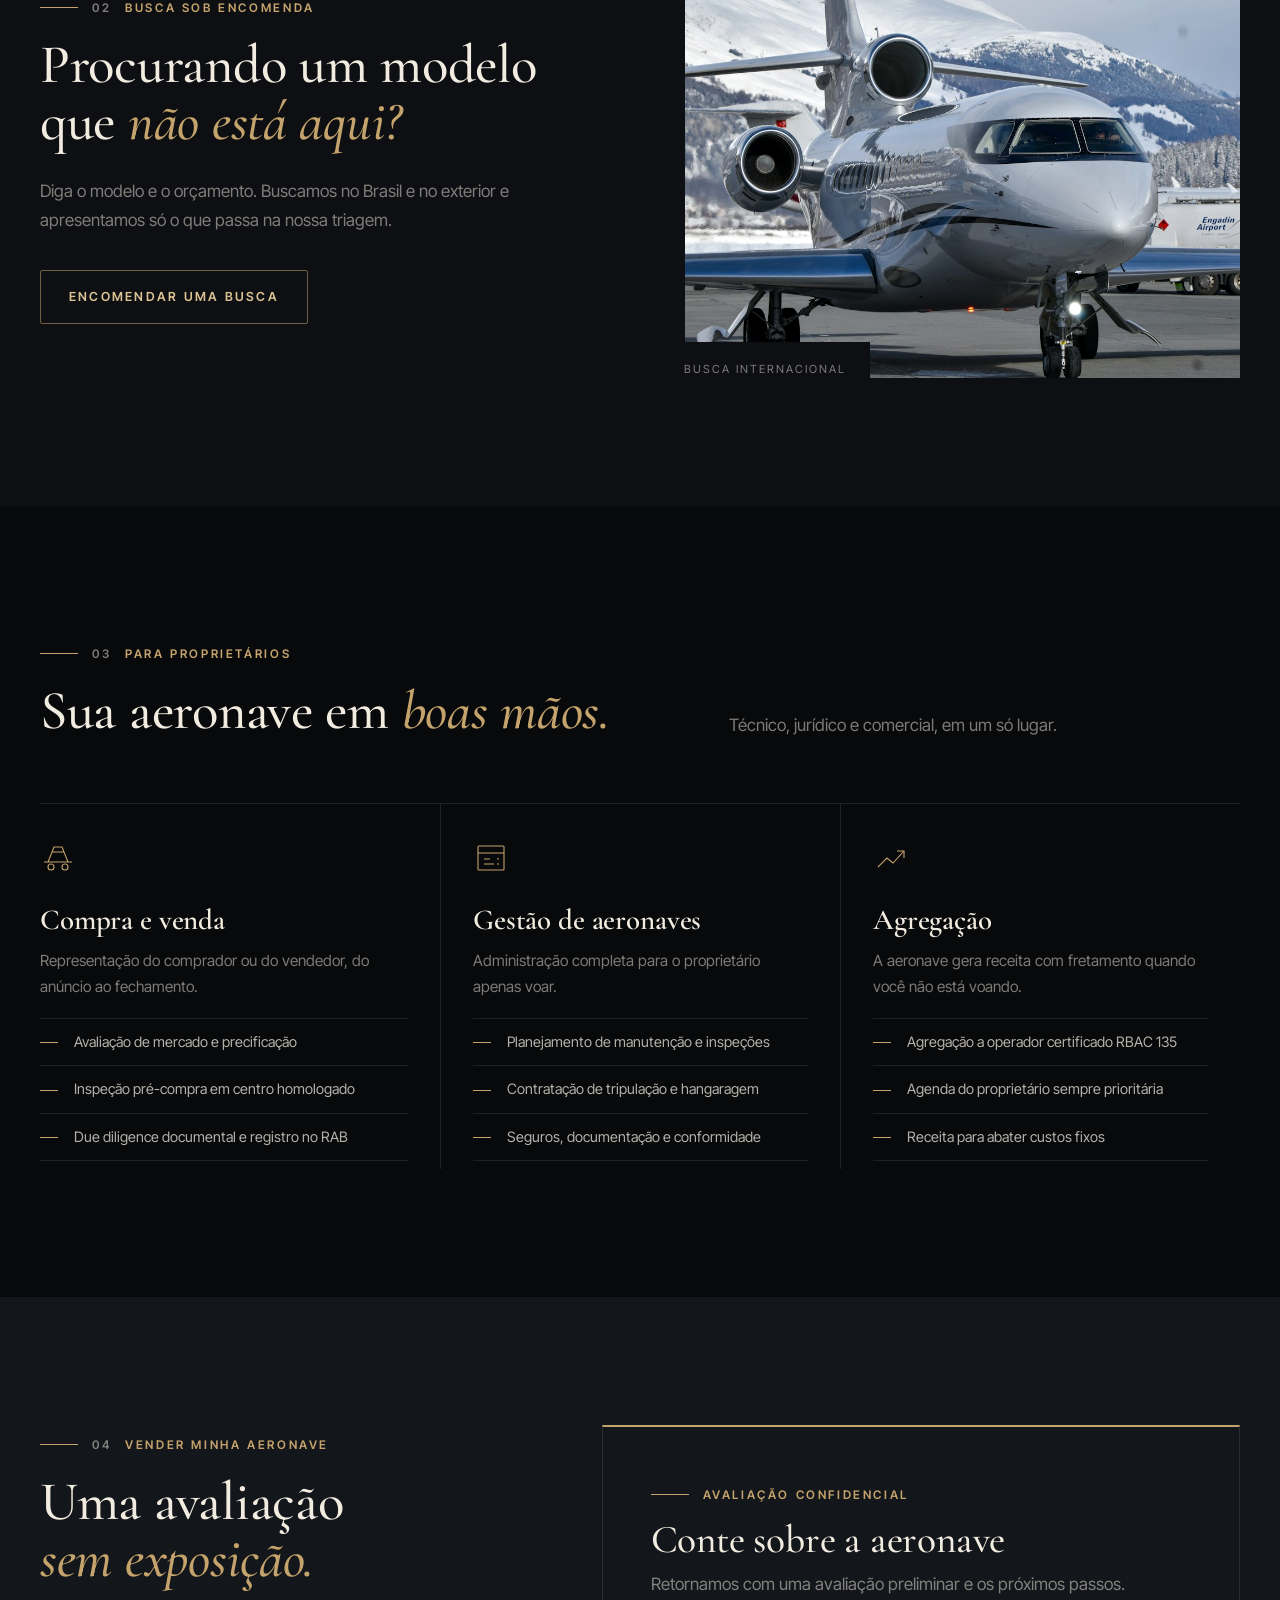
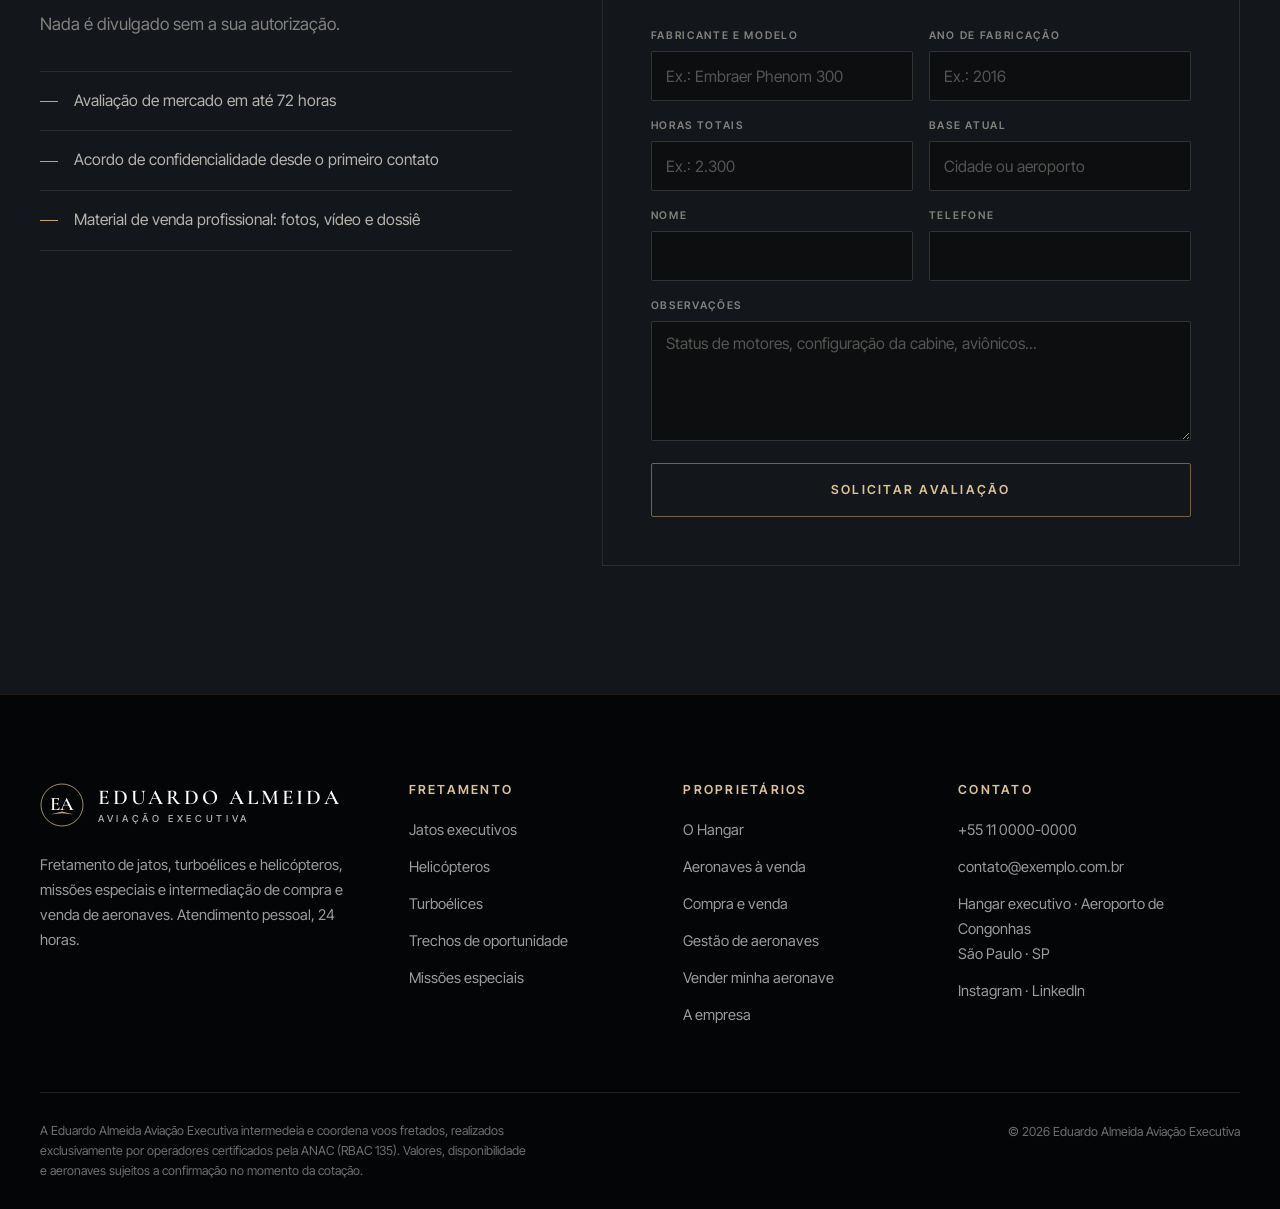
==== commit 070cfc9d: "Corrige menu no celular, enxuga textos e otimiza a versão mobile (carrosséis deslizantes) Co-Authore" ====
--- a/aeronaves.html
+++ b/aeronaves.html
@@ -23,7 +23,7 @@
       <nav class="crumbs" aria-label="Você está em"><a href="./">Início</a><span>/</span><span>Aeronaves à venda</span></nav>
       <span class="label"><b>EA</b> Compra e venda</span>
       <h1>Aeronaves selecionadas, <em>negociação reservada.</em></h1>
-      <p class="lead">Uma carteira curta, verificada e apresentada apenas a compradores qualificados. Do primeiro contato à entrega técnica, com sigilo em todas as etapas.</p>
+      <p class="lead">Carteira curta, verificada e apresentada só a compradores qualificados.</p>
     </div>
   </section>
 
@@ -34,7 +34,7 @@
           <span class="label"><b>01</b> Carteira atual</span>
           <h2>Disponíveis para <em>negociação.</em></h2>
         </div>
-        <p>Cada anúncio tem dossiê técnico completo: histórico de manutenção, status de motores e inspeções, documentação e fotos detalhadas. Solicite o dossiê da aeronave que interessa.</p>
+        <p>Cada aeronave tem dossiê técnico completo, enviado sob solicitação.</p>
       </div>
       <div class="tabs tabs--light rv" role="tablist" aria-label="Filtrar aeronaves" data-filter="#venda-lista" data-count>
         <button type="button" role="tab" data-cat="todas" aria-selected="true">Todas</button>
@@ -43,7 +43,7 @@
         <button type="button" role="tab" data-cat="heli" aria-selected="false">Helicópteros</button>
       </div>
       <div class="listings" id="venda-lista" data-venda></div>
-      <p class="disclaimer">Anúncios ilustrativos. Valores sob consulta e informações sujeitas a confirmação. Algumas aeronaves são negociadas fora do mercado aberto e não aparecem nesta página.</p>
+      <p class="disclaimer">Anúncios ilustrativos. Valores sob consulta.</p>
     </div>
   </section>
 
@@ -52,8 +52,7 @@
       <div class="split__body rv">
         <span class="label"><b>02</b> Busca sob encomenda</span>
         <h2>Procurando um modelo que <em>não está aqui?</em></h2>
-        <p class="lead">A maior parte das negociações acontece fora dos anúncios.</p>
-        <p>Informe o modelo, a faixa de ano, o perfil de uso e o orçamento. Pesquisamos o mercado nacional e internacional, avaliamos as opções e apresentamos apenas as aeronaves que passam na nossa triagem técnica.</p>
+        <p>Diga o modelo e o orçamento. Buscamos no Brasil e no exterior e apresentamos só o que passa na nossa triagem.</p>
         <a class="btn btn--navy" data-wa-msg="Olá! Estou procurando uma aeronave para comprar. Modelo de interesse:" href="#">Encomendar uma busca</a>
       </div>
       <figure class="split__media split__media--wide rv" style="margin:0;--d:.1s">
@@ -70,7 +69,7 @@
           <span class="label"><b>03</b> Para proprietários</span>
           <h2>Sua aeronave em <em>boas mãos.</em></h2>
         </div>
-        <p>Comprar, vender ou manter uma aeronave exige especialistas. Cuidamos da parte técnica, jurídica e comercial para que o patrimônio renda e se valorize.</p>
+        <p>Técnico, jurídico e comercial, em um só lugar.</p>
       </div>
       <div class="owners">
         <div class="owner rv">
@@ -81,7 +80,6 @@
             <li>Avaliação de mercado e precificação</li>
             <li>Inspeção pré-compra em centro homologado</li>
             <li>Due diligence documental e registro no RAB</li>
-            <li>Conta garantia (escrow) e entrega técnica</li>
           </ul>
         </div>
         <div class="owner rv" style="--d:.08s">
@@ -92,7 +90,6 @@
             <li>Planejamento de manutenção e inspeções</li>
             <li>Contratação de tripulação e hangaragem</li>
             <li>Seguros, documentação e conformidade</li>
-            <li>Relatório mensal de custos e horas</li>
           </ul>
         </div>
         <div class="owner rv" style="--d:.16s">
@@ -103,7 +100,6 @@
             <li>Agregação a operador certificado RBAC 135</li>
             <li>Agenda do proprietário sempre prioritária</li>
             <li>Receita para abater custos fixos</li>
-            <li>Prestação de contas transparente</li>
           </ul>
         </div>
       </div>
@@ -115,7 +111,7 @@
       <div class="rv">
         <span class="label"><b>04</b> Vender minha aeronave</span>
         <h2 style="margin-top:18px">Uma avaliação <em>sem exposição.</em></h2>
-        <p style="margin-top:22px;color:var(--mute)">Sua aeronave não é divulgada sem autorização. Apresentamos a oportunidade, primeiro, à nossa base de compradores qualificados.</p>
+        <p style="margin-top:22px;color:var(--mute)">Nada é divulgado sem a sua autorização.</p>
         <ul class="ticks" style="margin-top:32px">
           <li>Avaliação de mercado em até 72 horas</li>
           <li>Acordo de confidencialidade desde o primeiro contato</li>
--- a/style.css
+++ b/style.css
@@ -649,7 +649,7 @@
 /* faixa "o cliente" com foto de terno */
 .agent { display: grid; grid-template-columns: minmax(0, .9fr) minmax(0, 1.1fr); min-height: 640px; background: #000; }
 .agent__img { position: relative; overflow: hidden; }
-.agent__img img { width: 100%; height: 100%; object-fit: cover; filter: grayscale(1) contrast(1.1); }
+.agent__img img { width: 100%; height: 100%; object-fit: cover; filter: saturate(.85) contrast(1.05); }
 .agent__img::after { content: ""; position: absolute; inset: 0; background: linear-gradient(90deg, rgba(0, 0, 0, 0) 55%, #000 100%); }
 .agent__b { display: flex; flex-direction: column; justify-content: center; padding: clamp(56px, 8vw, 120px) var(--gutter) clamp(56px, 8vw, 120px) clamp(32px, 5vw, 80px); max-width: 720px; }
 .agent__b h2 { margin: 22px 0 24px; }
@@ -779,3 +779,68 @@
 }
 .topbar__cta.btn { color: var(--brass-lt) !important; border-color: rgba(196, 163, 108, .6) !important; }
 .topbar__cta.btn:hover { color: var(--noir) !important; }
+
+/* ---------- correções e versão celular ---------- */
+/* o menu em tela cheia precisa escapar do cabeçalho fixo (backdrop-filter e animação criam um novo contêiner) */
+.menu-open .topbar, .menu-open .topbar.is-fixed { -webkit-backdrop-filter: none; backdrop-filter: none; animation: none; transform: none; }
+.menu-open .util { visibility: hidden; }
+.menu-open .wa { display: none; }
+.ac:not(.ac--light) .ac__models { display: none; }
+
+@media (max-width: 720px) {
+  :root { --section: 64px; }
+  .head { margin-bottom: 32px; gap: 14px; }
+  .head p { font-size: .95rem; }
+  h2 { font-size: clamp(2rem, 1.6rem + 2vw, 2.6rem); }
+  .hero { min-height: auto; }
+  .hero__grid { padding-top: 150px; padding-bottom: 40px; gap: 36px; }
+  .hero h1 { font-size: 2.7rem; margin: 18px 0 16px; }
+  .hero__actions { margin-top: 28px; }
+  .hero__actions .btn { flex: 1 1 100%; }
+  .hero__foot { display: none; }
+  .page-hero { min-height: 440px; }
+  .page-hero .wrap { padding-top: 150px; padding-bottom: 44px; }
+  .page-hero h1 { font-size: 2.6rem; }
+  .crumbs { display: none; }
+
+  /* grupos de cartões viram carrossel deslizante */
+  .services, .missions, .pillars, .fleet:not([data-frota="light"]), .listings[data-venda="3"] {
+    display: flex; gap: 14px; overflow-x: auto; scroll-snap-type: x mandatory; overscroll-behavior-x: contain;
+    margin-inline: calc(var(--gutter) * -1); padding: 0 var(--gutter) 8px; scroll-padding-inline: var(--gutter);
+    background: none; border: 0; scrollbar-width: none;
+  }
+  .services::-webkit-scrollbar, .missions::-webkit-scrollbar, .pillars::-webkit-scrollbar, .fleet::-webkit-scrollbar, .listings::-webkit-scrollbar { display: none; }
+  .services > *, .missions > *, .pillars > *, .fleet:not([data-frota="light"]) > *, .listings[data-venda="3"] > * { flex: 0 0 84%; scroll-snap-align: start; }
+  .mission, .pillar { border: 1px solid var(--line); }
+  .svc__b { padding: 22px 20px 24px; }
+  .ac__ideal { display: none; }
+
+  .agent__img { height: 56vw; }
+  .agent__b { padding-top: 40px; padding-bottom: 64px; }
+  .stats div { padding: 16px 0; }
+  .stats b { font-size: 2.2rem; }
+  .steps li::before { font-size: 2.6rem; margin-bottom: 10px; }
+  .steps li + li { margin-top: 24px; }
+  .steps li { padding-top: 24px; }
+  .feature .wrap { padding-block: 80px; }
+  .perks { grid-template-columns: 1fr 1fr; gap: 18px 20px; margin-top: 30px; }
+  .perks b { font-size: 1.1rem; }
+  .perks span { font-size: .8rem; }
+  .faq summary { padding: 20px 0; font-size: 1.2rem; }
+  .detail { padding-block: 44px; gap: 28px; }
+  .detail .ticks li { padding: 12px 0; font-size: .92rem; }
+  .owner { padding-top: 28px; }
+  .cta .wrap { padding-block: 80px; }
+  .foot__top { gap: 28px; }
+  .foot__top > div:nth-child(2), .foot__top > div:nth-child(3) { display: none; }
+  .quote-block blockquote { font-size: 1.6rem; }
+  .leg { padding: 18px 0; }
+  .wa { width: 52px; height: 52px; }
+}
+@media (max-width: 720px) {
+  .tabs { flex-wrap: nowrap; overflow-x: auto; scrollbar-width: none; margin-inline: calc(var(--gutter) * -1); padding-inline: var(--gutter); }
+  .tabs::-webkit-scrollbar { display: none; }
+  .tabs button { flex: none; white-space: nowrap; }
+  .hero .quote { display: none; }
+  .hero__grid { padding-bottom: 64px; }
+}
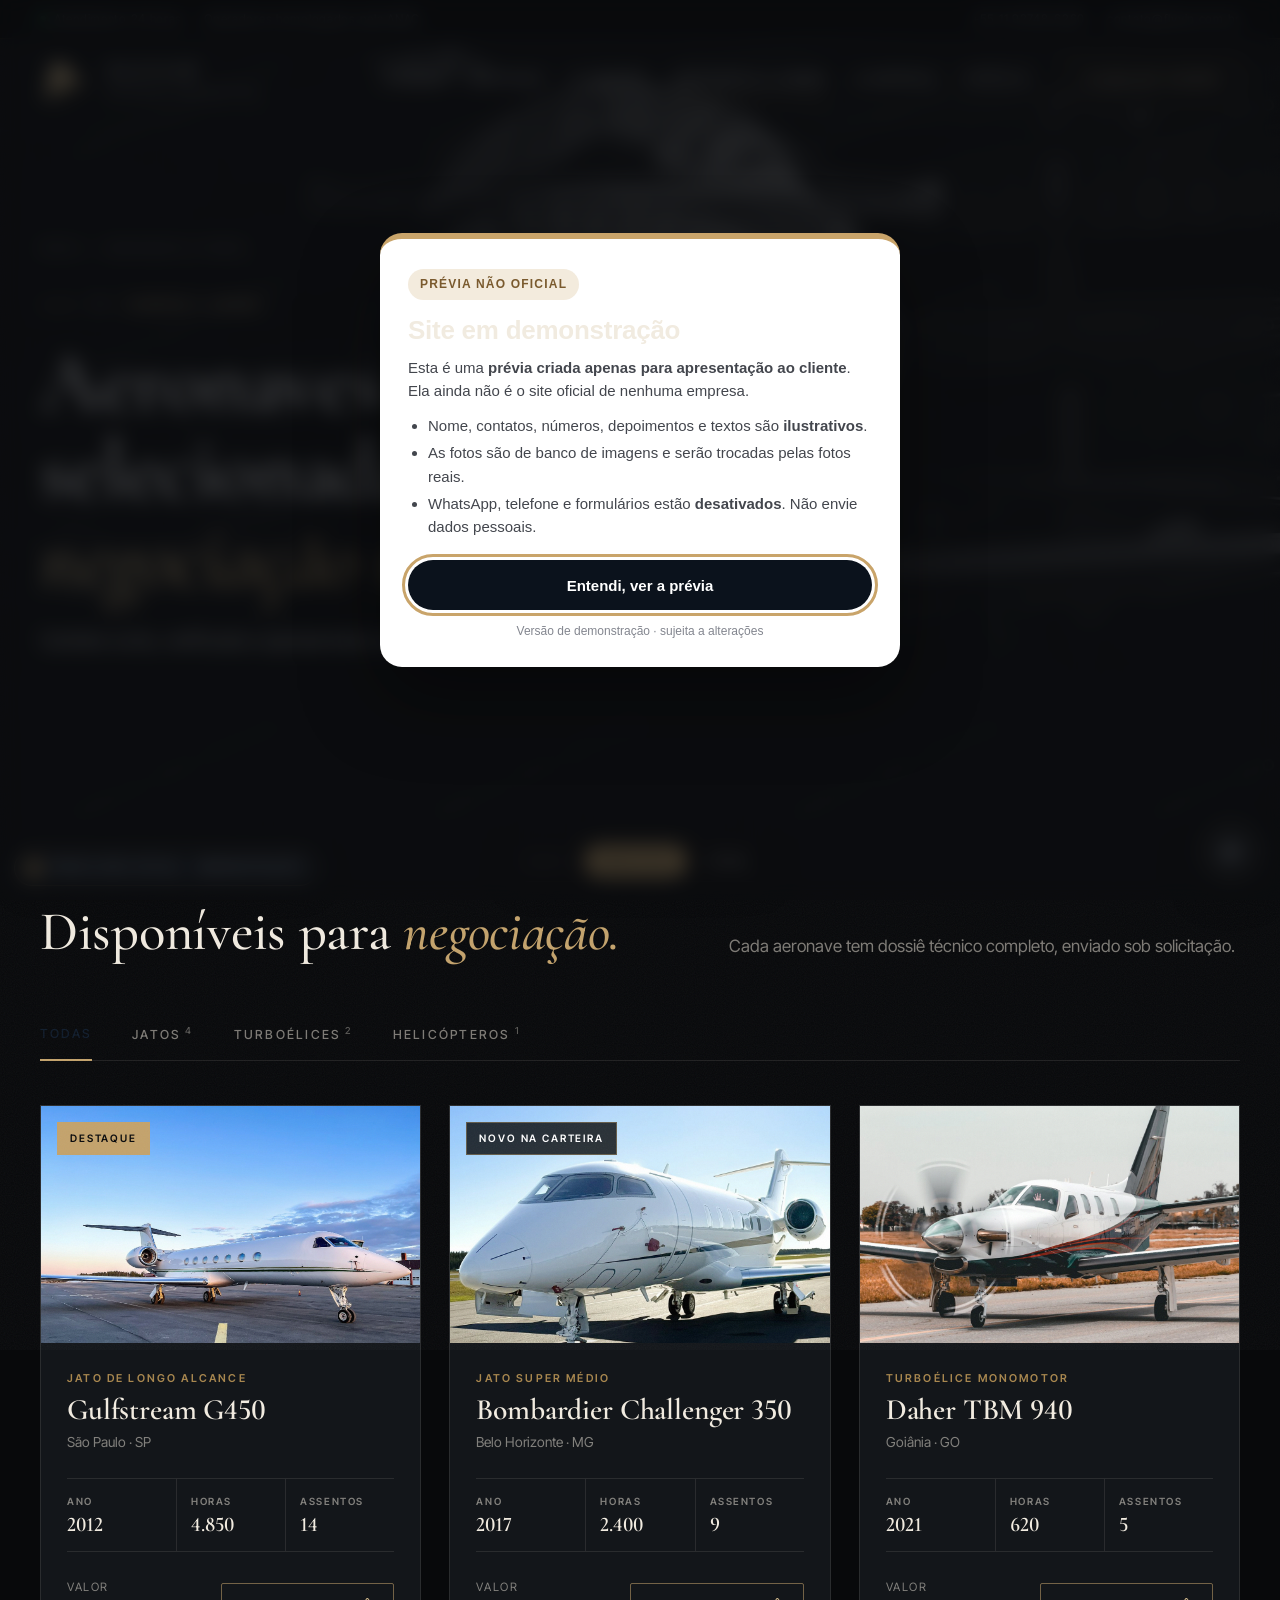
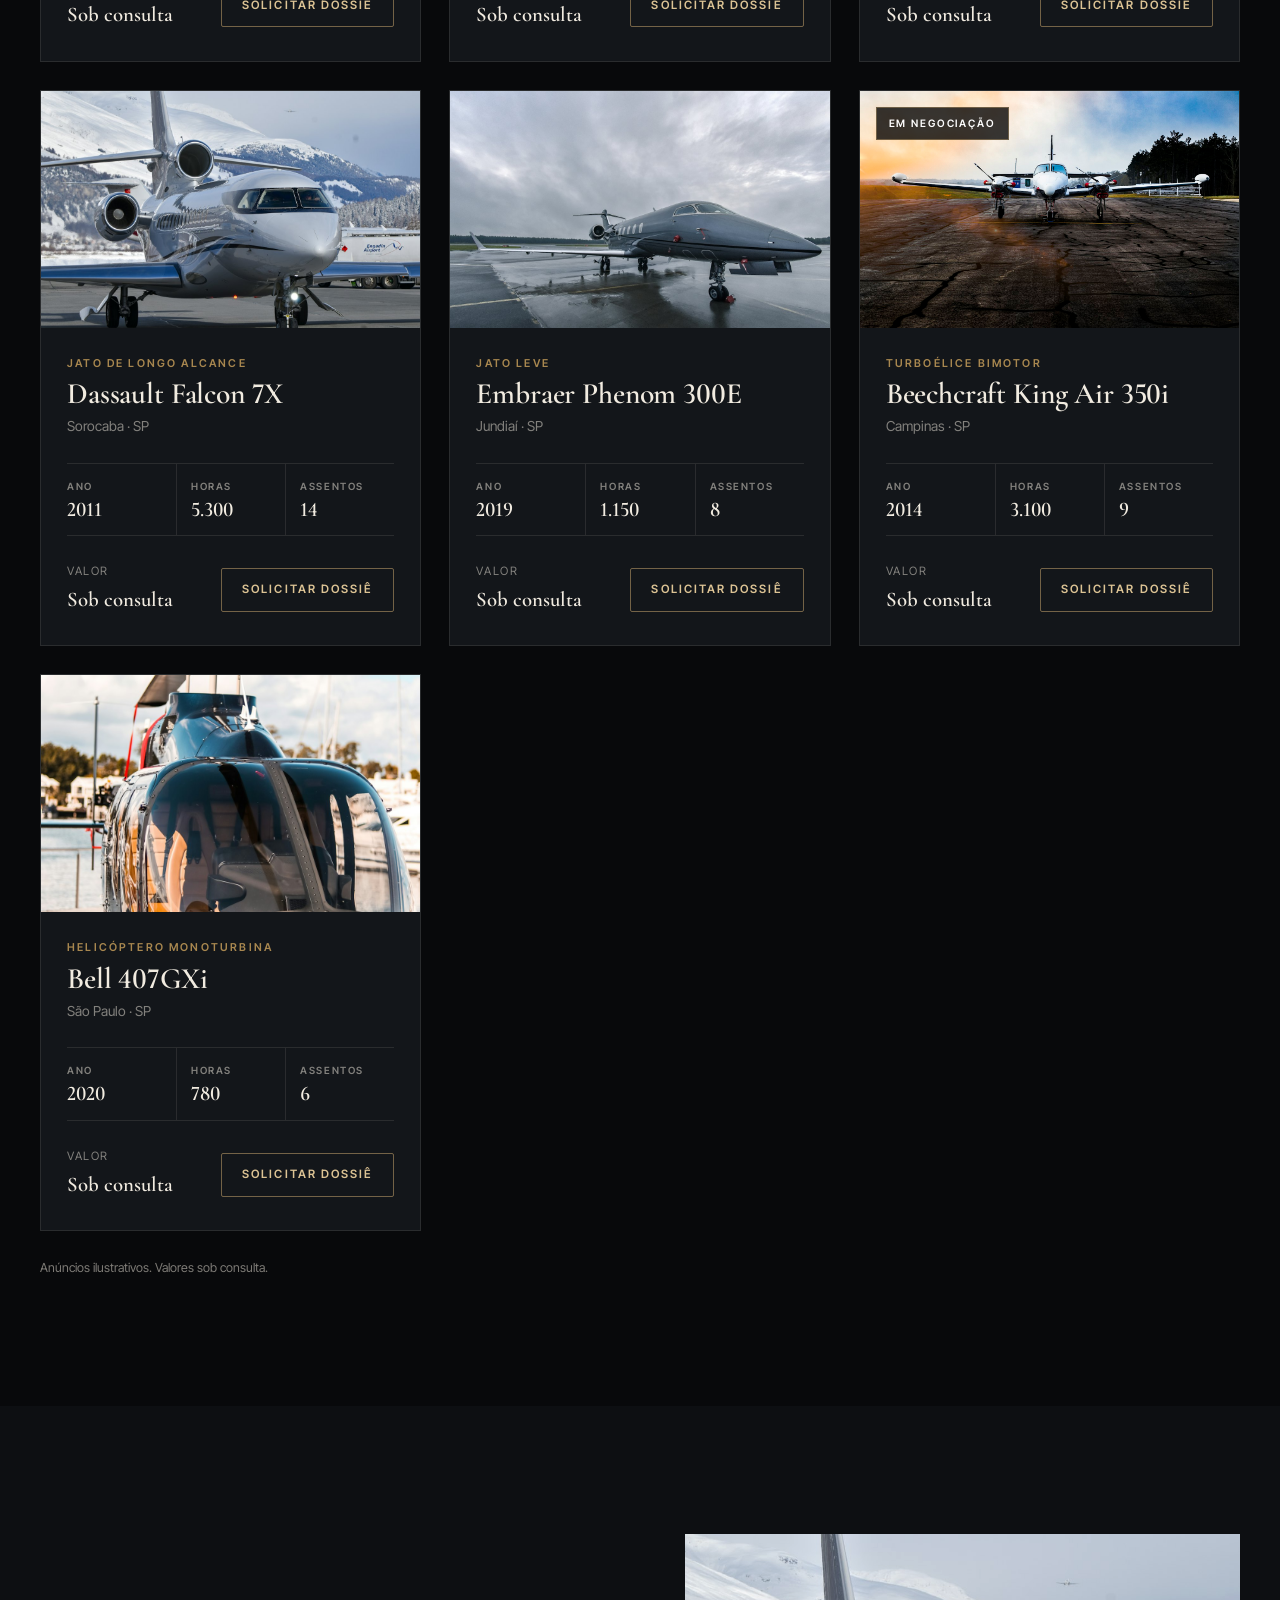
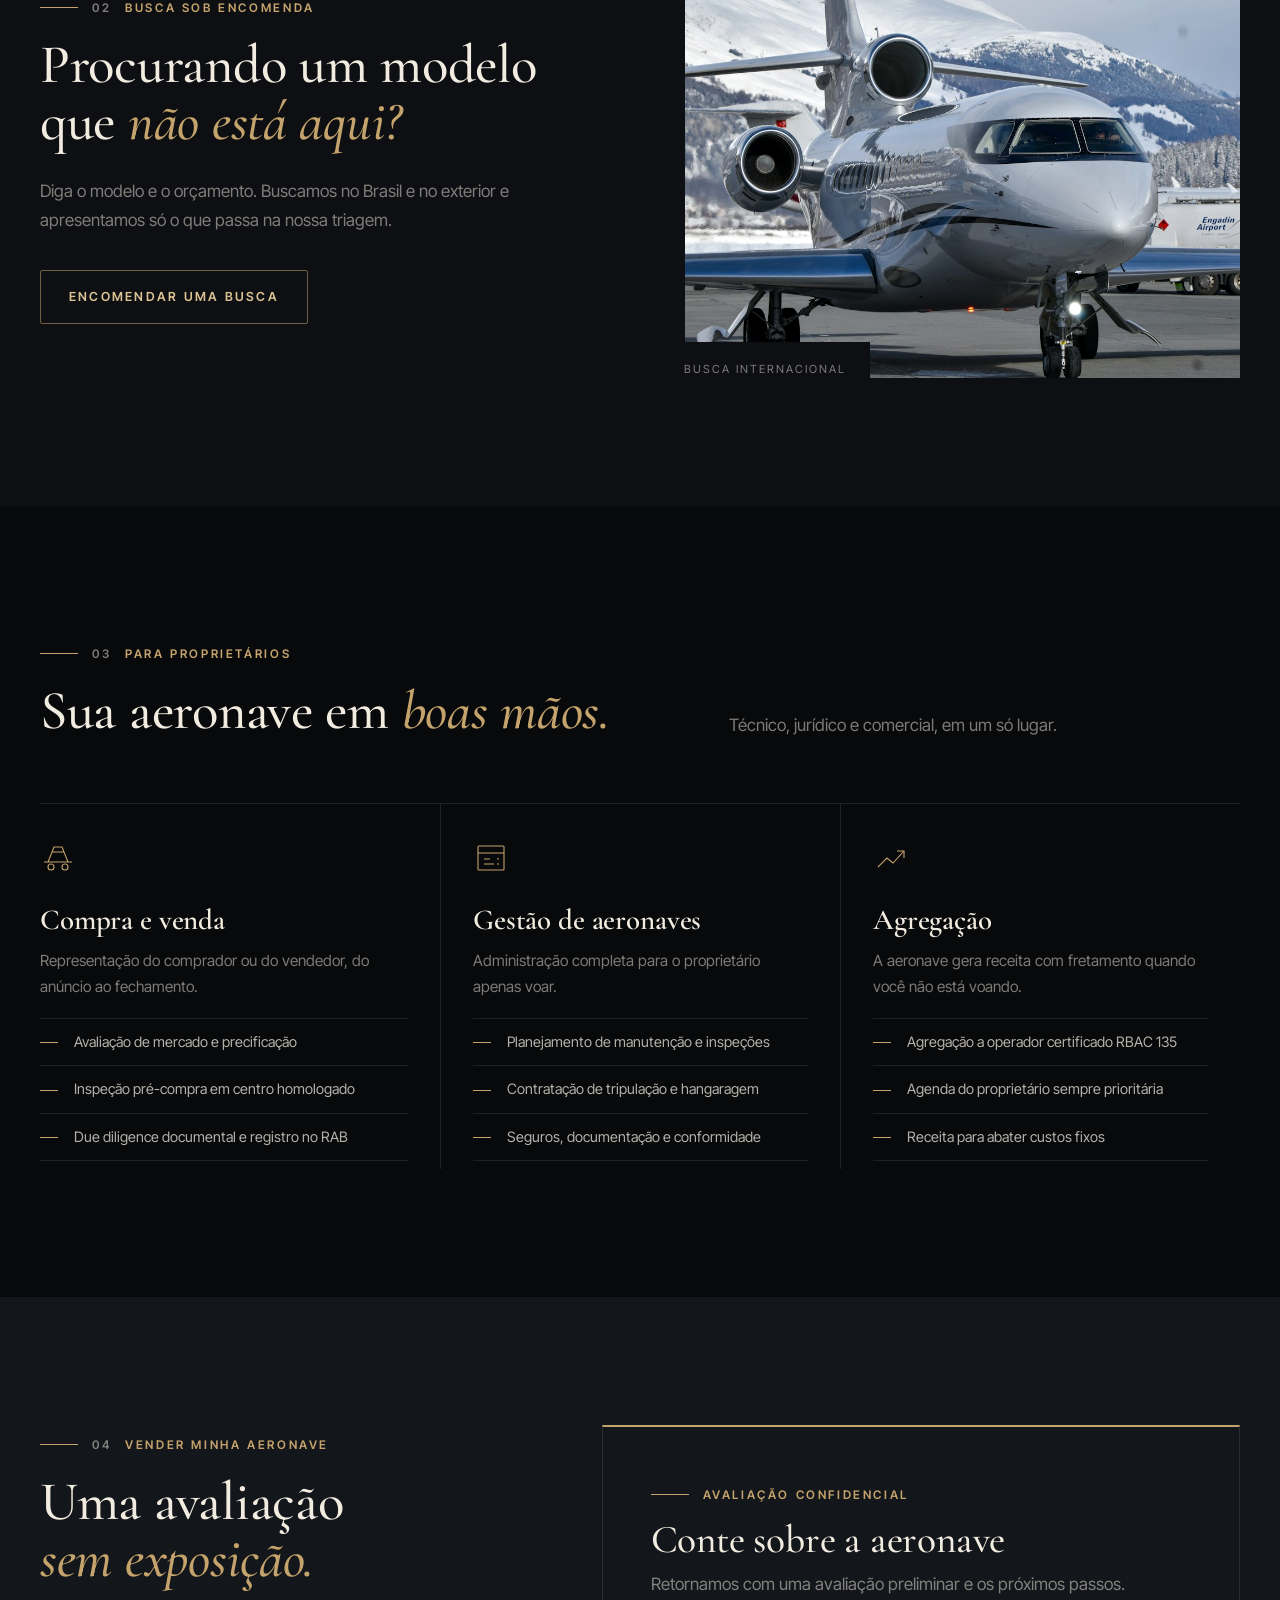
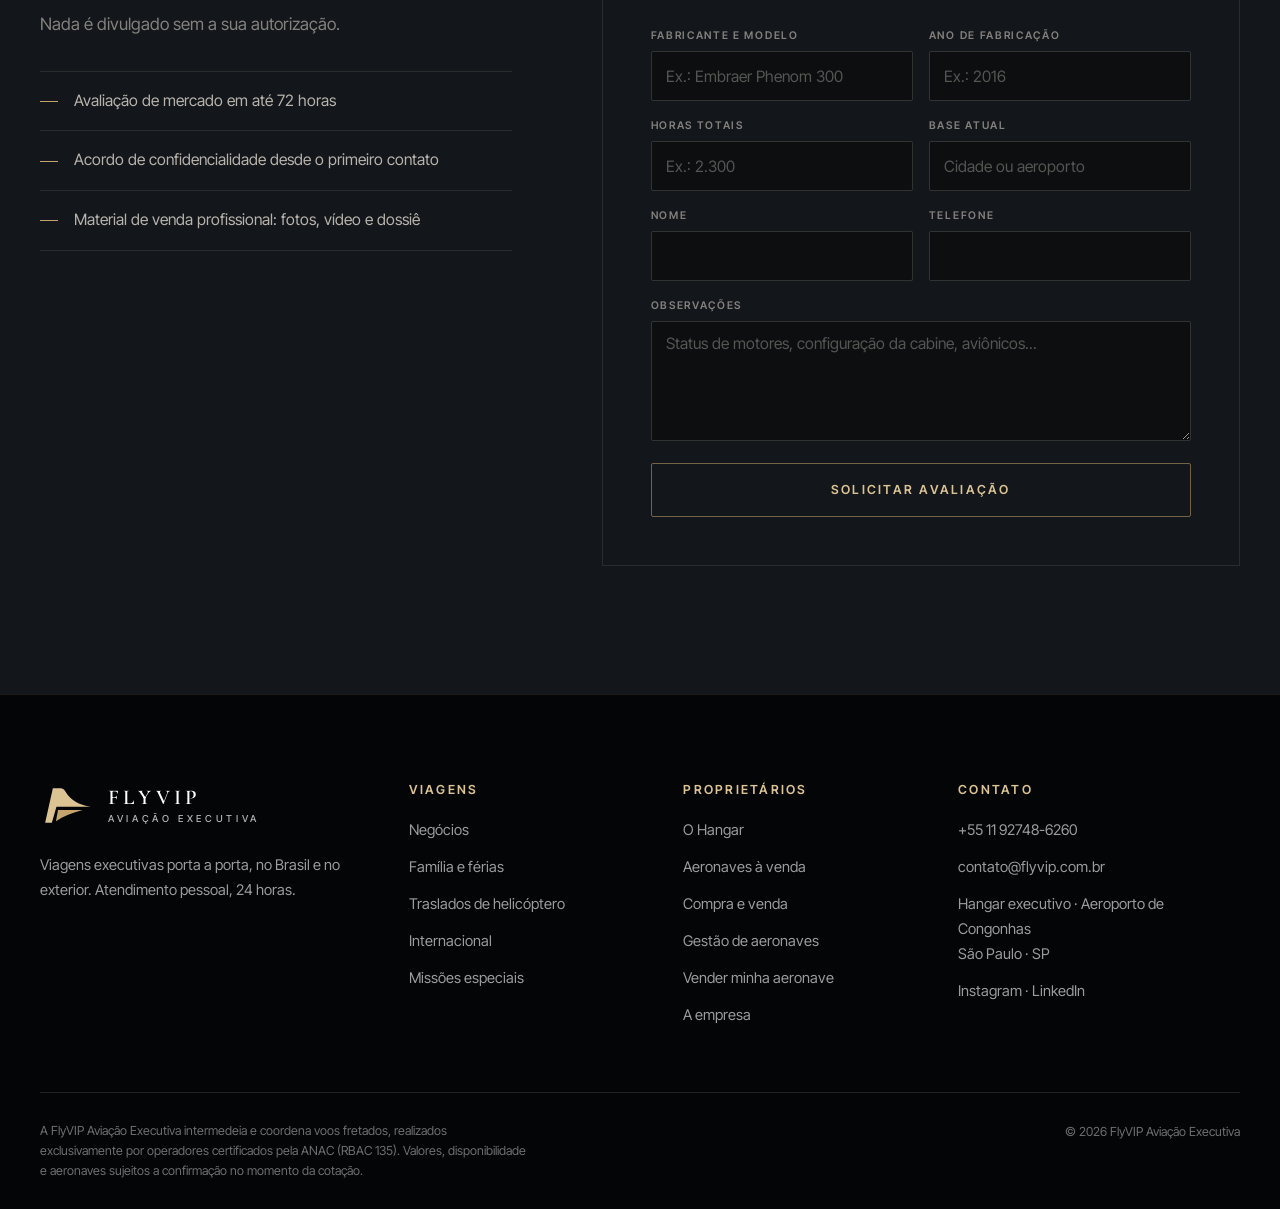
==== commit 794dfe81: "FlyVIP: novo nome, logo cauda F, contatos e paleta azul alternável Co-Authored-By: Claude Opus 5.5 <" ====
--- a/aeronaves.html
+++ b/aeronaves.html
@@ -3,14 +3,14 @@
 <head>
 <meta charset="utf-8">
 <meta name="viewport" content="width=device-width, initial-scale=1, viewport-fit=cover">
-<title>Aeronaves à venda · Eduardo Almeida Aviação Executiva</title>
+<title>Aeronaves à venda · FlyVIP Aviação Executiva</title>
 <meta name="description" content="Jatos, turboélices e helicópteros à venda, intermediação de compra e venda, gestão e agregação de aeronaves.">
 <meta name="robots" content="noindex, nofollow">
 <meta name="theme-color" content="#08090b">
-<script>document.documentElement.classList.add("js")</script>
+<script>document.documentElement.classList.add("js");try{var q=new URLSearchParams(location.search).get("tema");if(q)localStorage.setItem("flyvip-tema",q);if((q||localStorage.getItem("flyvip-tema"))==="azul")document.documentElement.dataset.tema="azul"}catch(e){}</script>
 <link rel="preconnect" href="https://fonts.googleapis.com">
 <link rel="preconnect" href="https://fonts.gstatic.com" crossorigin>
-<link rel="stylesheet" href="https://fonts.googleapis.com/css2?family=Cormorant+Garamond:ital,wght@0,500;0,600;0,700;1,500&family=Inter+Tight:wght@400;500;600&display=swap">
+<link rel="stylesheet" href="https://fonts.googleapis.com/css2?family=Cormorant+Garamond:ital,wght@0,500;0,600;0,700;1,500&family=Inter+Tight:wght@400;500;600&family=Sora:wght@400;500;600;700&display=swap">
 <link rel="stylesheet" href="style.css">
 <script src="preview.js"></script>
 </head>
@@ -21,7 +21,7 @@
     <img src="img/hangar-pb.jpg" alt="" width="2000" height="1333" fetchpriority="high" style="object-position:50% 40%">
     <div class="wrap">
       <nav class="crumbs" aria-label="Você está em"><a href="./">Início</a><span>/</span><span>Aeronaves à venda</span></nav>
-      <span class="label"><b>EA</b> Compra e venda</span>
+      <span class="label"><b>FV</b> Compra e venda</span>
       <h1>Aeronaves selecionadas, <em>negociação reservada.</em></h1>
       <p class="lead">Carteira curta, verificada e apresentada só a compradores qualificados.</p>
     </div>
--- a/style.css
+++ b/style.css
@@ -512,10 +512,15 @@
   --noir-3: #1b1f25;
   --cream: #f1ebe0;
   --gold-grad: linear-gradient(135deg, #e6cf9f 0%, #c4a36c 45%, #9c7b45 100%);
-  --text: rgba(241, 235, 224, .74);
-  --mute: rgba(241, 235, 224, .5);
-  --line: rgba(241, 235, 224, .1);
-  --line-dk: rgba(241, 235, 224, .12);
+  --text-grad: var(--gold-grad);
+  --acc-rgb: 196, 163, 108;
+  --fg-rgb: 241, 235, 224;
+  --bg-rgb: 8, 9, 11;
+  --btn-fg: #08090b;
+  --text: rgba(var(--fg-rgb), .74);
+  --mute: rgba(var(--fg-rgb), .5);
+  --line: rgba(var(--fg-rgb), .1);
+  --line-dk: rgba(var(--fg-rgb), .12);
   color-scheme: dark;
 }
 body { background: var(--noir); color: var(--text); }
@@ -529,7 +534,7 @@
 .label { color: var(--brass); }
 .label b { color: var(--mute); }
 .head p, .split__body p, .detail p, .steps p, .owner p, .faq details p { color: var(--mute); }
-.lead { color: rgba(241, 235, 224, .82); }
+.lead { color: rgba(var(--fg-rgb), .82); }
 
 /* textura de filme sobre o site inteiro (bem leve) */
 body::after { content: ""; position: fixed; inset: -50%; z-index: 30; pointer-events: none; opacity: .05;
@@ -538,22 +543,22 @@
 @keyframes grain { 0% { transform: translate(0, 0); } 20% { transform: translate(-3%, 2%); } 40% { transform: translate(2%, -3%); } 60% { transform: translate(-2%, -1%); } 80% { transform: translate(3%, 3%); } 100% { transform: translate(0, 0); } }
 
 /* botões: dourado com texto preto, como abotoadura */
-.btn:not(.btn--line):not(.btn--light):not(.btn--navy) { --fg: var(--noir); --bd: var(--brass); }
+.btn:not(.btn--line):not(.btn--light):not(.btn--navy) { --fg: var(--btn-fg); --bd: var(--brass); }
 .btn:not(.btn--line):not(.btn--light):not(.btn--navy) { background: var(--gold-grad); background-size: 200% 100%; background-position: 0 0; transition: background-position .5s var(--ease), transform .25s var(--ease); }
 .btn:not(.btn--line):not(.btn--light):not(.btn--navy):hover { background-position: 100% 0; }
-.btn--line { --bg: transparent; --fg: var(--cream); --bd: rgba(241, 235, 224, .3); }
+.btn--line { --bg: transparent; --fg: var(--cream); --bd: rgba(var(--fg-rgb), .3); }
 .btn--line:hover { --bg: var(--cream); --fg: var(--noir); --bd: var(--cream); }
 .btn--light:hover { --bg: var(--cream); --fg: var(--noir); --bd: var(--cream); }
-.btn--navy { --bg: transparent; --fg: var(--brass-lt); --bd: rgba(196, 163, 108, .55); }
+.btn--navy { --bg: transparent; --fg: var(--brass-lt); --bd: rgba(var(--acc-rgb), .55); }
 .btn--navy:hover { --bg: var(--brass); --fg: var(--noir); --bd: var(--brass); }
 .link { color: var(--brass); }
 
 /* cabeçalho */
-.util { background: #040506; border-bottom: 1px solid rgba(196, 163, 108, .12); }
-.topbar.is-fixed { background: rgba(8, 9, 11, .88); color: var(--cream); box-shadow: 0 1px 0 rgba(196, 163, 108, .16); }
+.util { background: #040506; border-bottom: 1px solid rgba(var(--acc-rgb), .12); }
+.topbar.is-fixed { background: rgba(var(--bg-rgb), .88); color: var(--cream); box-shadow: 0 1px 0 rgba(var(--acc-rgb), .16); }
 .topbar.is-fixed .brand__mark .wing { fill: var(--brass-lt); }
 .topbar.is-fixed .nav a::after { background: var(--brass-lt); }
-.topbar:not(.is-fixed) .topbar__cta, .topbar__cta { --bg: transparent; --fg: var(--brass-lt); --bd: rgba(196, 163, 108, .6); background: transparent !important; }
+.topbar:not(.is-fixed) .topbar__cta, .topbar__cta { --bg: transparent; --fg: var(--brass-lt); --bd: rgba(var(--acc-rgb), .6); background: transparent !important; }
 .topbar__cta:hover { --fg: var(--noir); background: var(--brass) !important; }
 .brand__mark .ring { stroke: var(--brass-lt); opacity: .7; }
 
@@ -562,19 +567,19 @@
 .hero__bg img { animation: settle 2.6s var(--ease) forwards, drift 40s 2.6s ease-in-out infinite alternate; }
 @keyframes drift { from { transform: scale(1); } to { transform: scale(1.08) translate(-1.5%, -1%); } }
 .hero::before { background:
-  radial-gradient(120% 90% at 75% 40%, rgba(8, 9, 11, 0) 0%, rgba(8, 9, 11, .55) 60%, rgba(8, 9, 11, .92) 100%),
-  linear-gradient(90deg, rgba(8, 9, 11, .92) 0%, rgba(8, 9, 11, .55) 45%, rgba(8, 9, 11, 0) 80%),
-  linear-gradient(0deg, rgba(8, 9, 11, 1) 0%, rgba(8, 9, 11, 0) 40%); }
+  radial-gradient(120% 90% at 75% 40%, rgba(var(--bg-rgb), 0) 0%, rgba(var(--bg-rgb), .55) 60%, rgba(var(--bg-rgb), .92) 100%),
+  linear-gradient(90deg, rgba(var(--bg-rgb), .92) 0%, rgba(var(--bg-rgb), .55) 45%, rgba(var(--bg-rgb), 0) 80%),
+  linear-gradient(0deg, rgba(var(--bg-rgb), 1) 0%, rgba(var(--bg-rgb), 0) 40%); }
 .hero::after { content: ""; position: absolute; inset: 0; z-index: -1; pointer-events: none;
-  background: linear-gradient(105deg, transparent 35%, rgba(230, 207, 159, .16) 48%, transparent 60%); background-size: 250% 100%;
+  background: linear-gradient(105deg, transparent 35%, rgba(var(--acc-rgb), .16) 48%, transparent 60%); background-size: 250% 100%;
   animation: sweep 9s 1.6s ease-in-out infinite; }
 @keyframes sweep { 0% { background-position: 120% 0; } 45%, 100% { background-position: -60% 0; } }
 .bars { position: absolute; inset: 0; z-index: 6; pointer-events: none; }
 .bars::before, .bars::after { content: ""; position: absolute; left: 0; right: 0; height: 50.5%; background: #000; animation: bars 1.6s .2s cubic-bezier(.7, 0, .2, 1) forwards; }
 .bars::before { top: 0; }
 .bars::after { bottom: 0; animation-name: bars-b; }
-@keyframes bars { to { height: 7vh; transform: translateY(-7vh); } }
-@keyframes bars-b { to { height: 7vh; transform: translateY(7vh); } }
+@keyframes bars { to { height: 0; } }
+@keyframes bars-b { to { height: 0; } }
 .hero .label, .hero h1, .hero__lead, .hero__actions, .hero .quote, .hero__foot { opacity: 0; animation: rise 1.2s var(--ease) forwards; }
 .hero .label { animation-delay: 1.3s; }
 .hero h1 { animation-delay: 1.45s; }
@@ -584,25 +589,25 @@
 .hero__foot { animation-delay: 2.2s; }
 @keyframes rise { from { opacity: 0; transform: translateY(22px); filter: blur(6px); } to { opacity: 1; transform: none; filter: none; } }
 .hero h1 { letter-spacing: -.01em; }
-.hero h1 em { background: var(--gold-grad); -webkit-background-clip: text; background-clip: text; color: transparent; padding-right: .08em; }
-.hero__foot { background: rgba(8, 9, 11, .6); -webkit-backdrop-filter: blur(6px); backdrop-filter: blur(6px); border-top-color: rgba(196, 163, 108, .2); }
+.hero h1 em { background: var(--text-grad); -webkit-background-clip: text; background-clip: text; color: transparent; padding-right: .08em; }
+.hero__foot { background: rgba(var(--bg-rgb), .6); -webkit-backdrop-filter: blur(6px); backdrop-filter: blur(6px); border-top-color: rgba(var(--acc-rgb), .2); }
 
 /* formulários escuros */
-.quote { background: rgba(13, 15, 18, .86); color: var(--text); border: 1px solid rgba(196, 163, 108, .25); border-top: 2px solid var(--brass); -webkit-backdrop-filter: blur(14px); backdrop-filter: blur(14px); }
+.quote { background: rgba(13, 15, 18, .86); color: var(--text); border: 1px solid rgba(var(--acc-rgb), .25); border-top: 2px solid var(--brass); -webkit-backdrop-filter: blur(14px); backdrop-filter: blur(14px); }
 .quote__t h2 { color: var(--cream); }
-.seg { border-color: rgba(241, 235, 224, .16); }
-.seg label + label span { border-left-color: rgba(241, 235, 224, .16); }
+.seg { border-color: rgba(var(--fg-rgb), .16); }
+.seg label + label span { border-left-color: rgba(var(--fg-rgb), .16); }
 .seg input:checked + span { background: var(--brass); color: var(--noir); }
-.field input, .field select, .field textarea { background: rgba(0, 0, 0, .35); border-color: rgba(241, 235, 224, .16); color: var(--cream); color-scheme: dark; }
-.field input::placeholder, .field textarea::placeholder { color: rgba(241, 235, 224, .32); }
+.field input, .field select, .field textarea { background: rgba(0, 0, 0, .35); border-color: rgba(var(--fg-rgb), .16); color: var(--cream); color-scheme: dark; }
+.field input::placeholder, .field textarea::placeholder { color: rgba(var(--fg-rgb), .32); }
 .field select option { background: var(--noir-2); color: var(--cream); }
 .form-card { background: var(--noir-2); border-color: var(--line); border-top-color: var(--brass); }
 .form-card h2 { color: var(--cream); }
 .check input { accent-color: var(--brass); }
 
 /* páginas internas */
-.page-hero::before { background: radial-gradient(120% 100% at 80% 30%, rgba(8, 9, 11, 0), rgba(8, 9, 11, .7) 70%), linear-gradient(90deg, rgba(8, 9, 11, .92) 0%, rgba(8, 9, 11, .5) 60%, rgba(8, 9, 11, .2) 100%), linear-gradient(0deg, var(--noir) 0%, rgba(8, 9, 11, 0) 45%); }
-.page-hero h1 em { background: var(--gold-grad); -webkit-background-clip: text; background-clip: text; color: transparent; padding-right: .08em; }
+.page-hero::before { background: radial-gradient(120% 100% at 80% 30%, rgba(var(--bg-rgb), 0), rgba(var(--bg-rgb), .7) 70%), linear-gradient(90deg, rgba(var(--bg-rgb), .92) 0%, rgba(var(--bg-rgb), .5) 60%, rgba(var(--bg-rgb), .2) 100%), linear-gradient(0deg, var(--noir) 0%, rgba(var(--bg-rgb), 0) 45%); }
+.page-hero h1 em { background: var(--text-grad); -webkit-background-clip: text; background-clip: text; color: transparent; padding-right: .08em; }
 
 /* blocos */
 .split__media figcaption, .section--paper .split__media figcaption { background: var(--noir-1); color: var(--mute); }
@@ -617,15 +622,15 @@
 .ac--light { background: var(--noir-2); border-color: var(--line); }
 .ac--light h3, .ac--light .specs li b { color: var(--cream); }
 .ac--light .ac__cat { color: var(--brass); }
-.steps li::before { background: var(--gold-grad); -webkit-background-clip: text; background-clip: text; color: transparent; }
+.steps li::before { background: var(--text-grad); -webkit-background-clip: text; background-clip: text; color: transparent; }
 .lot { background: var(--noir-2); border-color: var(--line); }
-.lot:hover { box-shadow: 0 30px 60px -30px rgba(0, 0, 0, .9), 0 0 0 1px rgba(196, 163, 108, .35); }
+.lot:hover { box-shadow: 0 30px 60px -30px rgba(0, 0, 0, .9), 0 0 0 1px rgba(var(--acc-rgb), .35); }
 .lot dd, .lot__price b { color: var(--cream); }
-.lot__tag { background: rgba(0, 0, 0, .78); border: 1px solid rgba(196, 163, 108, .4); }
+.lot__tag { background: rgba(0, 0, 0, .78); border: 1px solid rgba(var(--acc-rgb), .4); }
 .lot__tag--gold { background: var(--brass); color: var(--noir); border-color: var(--brass); }
 .owner svg { stroke: var(--brass); }
 .faq summary { color: var(--cream); }
-.faq summary i { border-color: rgba(241, 235, 224, .2); }
+.faq summary i { border-color: rgba(var(--fg-rgb), .2); }
 .faq summary i::before, .faq summary i::after { background: var(--brass-lt); }
 .faq details[open] summary i { background: var(--brass); border-color: var(--brass); }
 .faq details[open] summary i::before { background: var(--noir); }
@@ -637,12 +642,12 @@
 .mission:hover { background: var(--noir-2); }
 .cta { background: #000; }
 .cta > img { opacity: .38; filter: grayscale(.3); }
-.foot { background: #040506; border-top: 1px solid rgba(196, 163, 108, .14); }
+.foot { background: #040506; border-top: 1px solid rgba(var(--acc-rgb), .14); }
 .wa { background: var(--noir-2); }
 .routes td:first-child, .routes td b { color: var(--cream) !important; }
 
 /* carimbo de dossiê */
-.stamp { display: inline-flex; align-items: center; gap: 10px; padding: 7px 12px; border: 1px solid rgba(196, 163, 108, .6); color: var(--brass-lt); font: 600 .62rem/1 var(--sans); letter-spacing: .26em; text-transform: uppercase; }
+.stamp { display: inline-flex; align-items: center; gap: 10px; padding: 7px 12px; border: 1px solid rgba(var(--acc-rgb), .6); color: var(--brass-lt); font: 600 .62rem/1 var(--sans); letter-spacing: .26em; text-transform: uppercase; }
 .stamp::before { content: ""; width: 6px; height: 6px; border-radius: 50%; background: #c8463c; box-shadow: 0 0 10px rgba(200, 70, 60, .8); animation: blink 1.8s infinite; }
 @keyframes blink { 50% { opacity: .25; } }
 
@@ -653,35 +658,35 @@
 .agent__img::after { content: ""; position: absolute; inset: 0; background: linear-gradient(90deg, rgba(0, 0, 0, 0) 55%, #000 100%); }
 .agent__b { display: flex; flex-direction: column; justify-content: center; padding: clamp(56px, 8vw, 120px) var(--gutter) clamp(56px, 8vw, 120px) clamp(32px, 5vw, 80px); max-width: 720px; }
 .agent__b h2 { margin: 22px 0 24px; }
-.agent__b h2 em { background: var(--gold-grad); -webkit-background-clip: text; background-clip: text; color: transparent; }
+.agent__b h2 em { background: var(--text-grad); -webkit-background-clip: text; background-clip: text; color: transparent; }
 .agent__b p { color: var(--mute); }
 .agent__b .btn { margin-top: 36px; align-self: flex-start; }
 
 /* ---------------- O HANGAR · seletor de aeronave ---------------- */
 .hangar { position: relative; min-height: 100svh; background: radial-gradient(90% 70% at 50% 30%, #161a20 0%, var(--noir) 70%); color: var(--cream); overflow: hidden; isolation: isolate; }
-.hangar::before { content: ""; position: absolute; inset: 0; z-index: -1; opacity: .5; background-image: linear-gradient(rgba(196, 163, 108, .06) 1px, transparent 1px), linear-gradient(90deg, rgba(196, 163, 108, .06) 1px, transparent 1px); background-size: 64px 64px; -webkit-mask-image: radial-gradient(70% 60% at 50% 45%, #000, transparent); mask-image: radial-gradient(70% 60% at 50% 45%, #000, transparent); }
+.hangar::before { content: ""; position: absolute; inset: 0; z-index: -1; opacity: .5; background-image: linear-gradient(rgba(var(--acc-rgb), .06) 1px, transparent 1px), linear-gradient(90deg, rgba(var(--acc-rgb), .06) 1px, transparent 1px); background-size: 64px 64px; -webkit-mask-image: radial-gradient(70% 60% at 50% 45%, #000, transparent); mask-image: radial-gradient(70% 60% at 50% 45%, #000, transparent); }
 .hangar .wrap { padding-top: 150px; padding-bottom: 64px; }
 .hangar__top { display: flex; flex-wrap: wrap; align-items: end; justify-content: space-between; gap: 20px 40px; margin-bottom: 36px; }
 .hangar__top h1 { font-size: clamp(2.6rem, 1.6rem + 3.4vw, 4.6rem); margin-top: 16px; }
-.hangar__top h1 em { background: var(--gold-grad); -webkit-background-clip: text; background-clip: text; color: transparent; padding-right: .08em; }
+.hangar__top h1 em { background: var(--text-grad); -webkit-background-clip: text; background-clip: text; color: transparent; padding-right: .08em; }
 .hangar__top p { max-width: 46ch; color: var(--mute); }
-.hg { display: grid; grid-template-columns: 250px minmax(0, 1fr) 340px; gap: 0; border: 1px solid rgba(196, 163, 108, .18); background: rgba(8, 9, 11, .55); }
-.hg__list { list-style: none; margin: 0; padding: 0; border-right: 1px solid rgba(196, 163, 108, .18); display: flex; flex-direction: column; }
+.hg { display: grid; grid-template-columns: 250px minmax(0, 1fr) 340px; gap: 0; border: 1px solid rgba(var(--acc-rgb), .18); background: rgba(var(--bg-rgb), .55); }
+.hg__list { list-style: none; margin: 0; padding: 0; border-right: 1px solid rgba(var(--acc-rgb), .18); display: flex; flex-direction: column; }
 .hg__list button { width: 100%; display: grid; grid-template-columns: 28px 1fr; gap: 2px 10px; align-items: baseline; text-align: left; padding: 13px 18px; background: none; border: 0; border-bottom: 1px solid var(--line); color: var(--mute); cursor: pointer; transition: background .3s, color .3s; position: relative; }
 .hg__list li:last-child button { border-bottom: 0; }
-.hg__list button i { font-style: normal; font: 600 .62rem var(--sans); letter-spacing: .14em; color: rgba(196, 163, 108, .6); }
+.hg__list button i { font-style: normal; font: 600 .62rem var(--sans); letter-spacing: .14em; color: rgba(var(--acc-rgb), .6); }
 .hg__list button b { font-family: var(--serif); font-size: 1.28rem; font-weight: 600; letter-spacing: .06em; text-transform: uppercase; color: inherit; }
 .hg__list button span { grid-column: 2; font-size: .72rem; letter-spacing: .06em; }
 .hg__list button::before { content: ""; position: absolute; left: 0; top: 0; bottom: 0; width: 2px; background: var(--brass); transform: scaleY(0); transition: transform .35s var(--ease); }
-.hg__list button:hover { color: var(--cream); background: rgba(241, 235, 224, .03); }
-.hg__list button[aria-selected="true"] { color: var(--cream); background: linear-gradient(90deg, rgba(196, 163, 108, .14), rgba(196, 163, 108, 0)); }
+.hg__list button:hover { color: var(--cream); background: rgba(var(--fg-rgb), .03); }
+.hg__list button[aria-selected="true"] { color: var(--cream); background: linear-gradient(90deg, rgba(var(--acc-rgb), .14), rgba(var(--acc-rgb), 0)); }
 .hg__list button[aria-selected="true"]::before { transform: none; }
 .hg__list button[aria-selected="true"] i { color: var(--brass-lt); }
 .hg__stage { position: relative; min-height: 600px; overflow: hidden; display: flex; flex-direction: column; justify-content: flex-end; }
 .hg__stage img { position: absolute; inset: 0; width: 100%; height: 100%; object-fit: cover; transition: opacity .7s var(--ease), transform 1.6s var(--ease), filter .7s; filter: saturate(.8) contrast(1.06); }
 .hg__stage img.out { opacity: 0; transform: scale(1.06); filter: blur(6px) saturate(.6); }
-.hg__stage::before { content: ""; position: absolute; inset: 0; z-index: 1; background: radial-gradient(80% 80% at 50% 45%, rgba(8, 9, 11, 0) 40%, rgba(8, 9, 11, .75) 100%), linear-gradient(0deg, rgba(8, 9, 11, .97) 0%, rgba(8, 9, 11, .62) 32%, rgba(8, 9, 11, 0) 62%); }
-.hg__scan { position: absolute; left: 0; right: 0; top: 0; height: 2px; z-index: 2; background: linear-gradient(90deg, transparent, var(--brass-lt), transparent); box-shadow: 0 0 18px rgba(220, 195, 148, .8); opacity: 0; }
+.hg__stage::before { content: ""; position: absolute; inset: 0; z-index: 1; background: radial-gradient(80% 80% at 50% 45%, rgba(var(--bg-rgb), 0) 40%, rgba(var(--bg-rgb), .75) 100%), linear-gradient(0deg, rgba(var(--bg-rgb), .97) 0%, rgba(var(--bg-rgb), .62) 32%, rgba(var(--bg-rgb), 0) 62%); }
+.hg__scan { position: absolute; left: 0; right: 0; top: 0; height: 2px; z-index: 2; background: linear-gradient(90deg, transparent, var(--brass-lt), transparent); box-shadow: 0 0 18px rgba(var(--acc-rgb), .8); opacity: 0; }
 .hg__scan.go { animation: scan 1.1s var(--ease); }
 @keyframes scan { 0% { top: 0; opacity: 1; } 100% { top: 100%; opacity: 0; } }
 .hg__corner { position: absolute; z-index: 2; width: 26px; height: 26px; border: 1px solid var(--brass); }
@@ -690,32 +695,32 @@
 .hg__corner--bl { left: 20px; bottom: 20px; border-right: 0; border-top: 0; }
 .hg__corner--br { right: 20px; bottom: 20px; border-left: 0; border-top: 0; }
 .hg__file { position: absolute; z-index: 3; left: 34px; top: 34px; display: flex; flex-direction: column; gap: 10px; align-items: flex-start; }
-.hg__file small { font: 500 .66rem var(--sans); letter-spacing: .24em; text-transform: uppercase; color: rgba(241, 235, 224, .6); }
+.hg__file small { font: 500 .66rem var(--sans); letter-spacing: .24em; text-transform: uppercase; color: rgba(var(--fg-rgb), .6); }
 .hg__cap { position: relative; z-index: 3; padding: 0 34px 34px; }
 .hg__cap span { font: 600 .68rem var(--sans); letter-spacing: .24em; text-transform: uppercase; color: var(--brass-lt); }
 .hg__cap h2 { font-size: clamp(2.2rem, 1.6rem + 2vw, 3.6rem); margin: 8px 0 6px; }
-.hg__cap p { color: rgba(241, 235, 224, .7); font-size: .95rem; }
+.hg__cap p { color: rgba(var(--fg-rgb), .7); font-size: .95rem; }
 .hg__nav { position: absolute; z-index: 3; right: 34px; bottom: 34px; display: flex; gap: 8px; }
-.hg__nav button { width: 46px; height: 46px; border: 1px solid rgba(241, 235, 224, .3); background: rgba(8, 9, 11, .5); color: var(--cream); cursor: pointer; display: grid; place-items: center; transition: background .25s, border-color .25s; }
+.hg__nav button { width: 46px; height: 46px; border: 1px solid rgba(var(--fg-rgb), .3); background: rgba(var(--bg-rgb), .5); color: var(--cream); cursor: pointer; display: grid; place-items: center; transition: background .25s, border-color .25s; }
 .hg__nav button:hover { background: var(--brass); border-color: var(--brass); color: var(--noir); }
 .hg__nav svg { width: 18px; height: 10px; fill: none; stroke: currentColor; stroke-width: 1.4; }
-.hg__spec { padding: 30px 28px; border-left: 1px solid rgba(196, 163, 108, .18); display: flex; flex-direction: column; gap: 22px; }
+.hg__spec { padding: 30px 28px; border-left: 1px solid rgba(var(--acc-rgb), .18); display: flex; flex-direction: column; gap: 22px; }
 .hg__spec h3 { font-family: var(--sans); font-size: .68rem; font-weight: 600; letter-spacing: .24em; text-transform: uppercase; color: var(--brass); }
 .meter { display: grid; gap: 8px; }
 .meter__t { display: flex; justify-content: space-between; align-items: baseline; font-size: .7rem; letter-spacing: .16em; text-transform: uppercase; color: var(--mute); }
 .meter__t b { font-family: var(--serif); font-size: 1.6rem; letter-spacing: 0; text-transform: none; color: var(--cream); font-weight: 600; }
 .meter__t b small { font-family: var(--sans); font-size: .7rem; color: var(--mute); margin-left: 4px; letter-spacing: .1em; }
-.meter__bar { height: 3px; background: rgba(241, 235, 224, .1); position: relative; overflow: hidden; }
+.meter__bar { height: 3px; background: rgba(var(--fg-rgb), .1); position: relative; overflow: hidden; }
 .meter__bar i { position: absolute; inset: 0 auto 0 0; width: 0; background: var(--gold-grad); transition: width 1s var(--ease); }
-.meter__bar::after { content: ""; position: absolute; inset: 0; background: repeating-linear-gradient(90deg, transparent 0 calc(10% - 1px), rgba(8, 9, 11, .9) calc(10% - 1px) 10%); }
-.hg__models { font-size: .9rem; line-height: 1.55; color: rgba(241, 235, 224, .75); padding-top: 18px; border-top: 1px solid var(--line); }
+.meter__bar::after { content: ""; position: absolute; inset: 0; background: repeating-linear-gradient(90deg, transparent 0 calc(10% - 1px), rgba(var(--bg-rgb), .9) calc(10% - 1px) 10%); }
+.hg__models { font-size: .9rem; line-height: 1.55; color: rgba(var(--fg-rgb), .75); padding-top: 18px; border-top: 1px solid var(--line); }
 .hg__models small { display: block; font-size: .64rem; letter-spacing: .2em; text-transform: uppercase; color: var(--mute); margin-bottom: 6px; }
 .hg__spec .btn { margin-top: auto; }
 .hg__hint { margin-top: 16px; font-size: .74rem; color: var(--mute); letter-spacing: .06em; }
 .hg__hint kbd { font: inherit; border: 1px solid var(--line); padding: 1px 6px; margin: 0 2px; }
 
 /* briefing da missão */
-.brief { display: grid; grid-template-columns: minmax(0, 1fr) minmax(0, 1fr); gap: 0; border: 1px solid rgba(196, 163, 108, .2); }
+.brief { display: grid; grid-template-columns: minmax(0, 1fr) minmax(0, 1fr); gap: 0; border: 1px solid rgba(var(--acc-rgb), .2); }
 .brief__form { padding: clamp(28px, 4vw, 48px); background: var(--noir-2); }
 .brief__form h2 { font-size: clamp(2rem, 1.6rem + 1.2vw, 2.8rem); margin: 16px 0 10px; }
 .brief__form > p { color: var(--mute); margin-bottom: 26px; }
@@ -738,11 +743,11 @@
 .brief__nums b { font-family: var(--serif); font-size: 1.6rem; font-weight: 600; color: var(--cream); }
 .brief__alt { font-size: .88rem; color: var(--mute); }
 .brief__alt b { color: var(--cream); font-weight: 500; }
-.brief__note { font-size: .74rem; color: rgba(241, 235, 224, .4); }
+.brief__note { font-size: .74rem; color: rgba(var(--fg-rgb), .4); }
 
 @media (max-width: 1180px) {
   .hg { grid-template-columns: 220px minmax(0, 1fr); }
-  .hg__spec { grid-column: 1 / -1; border-left: 0; border-top: 1px solid rgba(196, 163, 108, .18); display: grid; grid-template-columns: repeat(3, minmax(0, 1fr)); gap: 22px 28px; }
+  .hg__spec { grid-column: 1 / -1; border-left: 0; border-top: 1px solid rgba(var(--acc-rgb), .18); display: grid; grid-template-columns: repeat(3, minmax(0, 1fr)); gap: 22px 28px; }
   .hg__spec h3, .hg__models, .hg__spec .btn { grid-column: 1 / -1; }
   .hg__spec .btn { justify-self: start; }
 }
@@ -752,11 +757,11 @@
   .agent__img::after { background: linear-gradient(180deg, rgba(0, 0, 0, 0) 55%, #000 100%); }
   .brief { grid-template-columns: minmax(0, 1fr); }
   .brief__out { min-height: 420px; }
-  .hero__foot { background: rgba(8, 9, 11, .8); }
+  .hero__foot { background: rgba(var(--bg-rgb), .8); }
 }
 @media (max-width: 760px) {
   .hg { grid-template-columns: minmax(0, 1fr); }
-  .hg__list { flex-direction: row; overflow-x: auto; border-right: 0; border-bottom: 1px solid rgba(196, 163, 108, .18); scroll-snap-type: x mandatory; scrollbar-width: none; }
+  .hg__list { flex-direction: row; overflow-x: auto; border-right: 0; border-bottom: 1px solid rgba(var(--acc-rgb), .18); scroll-snap-type: x mandatory; scrollbar-width: none; }
   .hg__list::-webkit-scrollbar { display: none; }
   .hg__list li { flex: none; scroll-snap-align: start; }
   .hg__list button { border-bottom: 0; border-right: 1px solid var(--line); padding: 14px 16px; white-space: nowrap; }
@@ -777,7 +782,7 @@
   .bars { display: none; }
   .hero .label, .hero h1, .hero__lead, .hero__actions, .hero .quote, .hero__foot { opacity: 1; }
 }
-.topbar__cta.btn { color: var(--brass-lt) !important; border-color: rgba(196, 163, 108, .6) !important; }
+.topbar__cta.btn { color: var(--brass-lt) !important; border-color: rgba(var(--acc-rgb), .6) !important; }
 .topbar__cta.btn:hover { color: var(--noir) !important; }
 
 /* ---------- correções e versão celular ---------- */
@@ -844,3 +849,109 @@
   .hero .quote { display: none; }
   .hero__grid { padding-bottom: 64px; }
 }
+
+/* ---------- foco na viagem ---------- */
+.hero__grid--solo { grid-template-columns: minmax(0, 900px); }
+.hero__grid--solo h1 { font-size: clamp(3rem, 1.6rem + 4.4vw, 5.8rem); }
+.chip { display: inline-flex; align-items: center; gap: 10px; margin-bottom: 18px; padding: 8px 8px 8px 14px; border: 1px solid rgba(var(--acc-rgb), .5); font-size: .74rem; letter-spacing: .14em; text-transform: uppercase; color: var(--brass-lt); }
+.chip b { color: var(--cream); font-weight: 600; }
+.chip button { width: 24px; height: 24px; border: 0; background: rgba(var(--fg-rgb), .08); color: var(--cream); cursor: pointer; font-size: 14px; line-height: 1; }
+
+/* destinos */
+.dests { display: grid; grid-template-columns: repeat(3, minmax(0, 1fr)); gap: 20px; }
+.dest { position: relative; display: block; aspect-ratio: 4 / 5; overflow: hidden; background: var(--noir-2); isolation: isolate; color: var(--cream); }
+.dest img { position: absolute; inset: 0; width: 100%; height: 100%; object-fit: cover; z-index: -2; transition: transform 1.2s var(--ease), filter .6s; filter: saturate(.85); }
+.dest::before { content: ""; position: absolute; inset: 0; z-index: -1; background: linear-gradient(180deg, rgba(var(--bg-rgb), .1) 30%, rgba(var(--bg-rgb), .92) 100%); }
+.dest:hover img { transform: scale(1.06); filter: saturate(1); }
+.dest__b { position: absolute; left: 0; right: 0; bottom: 0; padding: 28px 26px; display: flex; flex-direction: column; gap: 6px; }
+.dest__b small { font-size: .68rem; font-weight: 600; letter-spacing: .22em; text-transform: uppercase; color: var(--brass-lt); }
+.dest__b b { font-family: var(--serif); font-size: clamp(1.9rem, 1.5rem + 1vw, 2.5rem); font-weight: 500; line-height: 1.05; }
+.dest__meta { display: flex; flex-wrap: wrap; gap: 4px 16px; font-size: .82rem; color: rgba(var(--fg-rgb), .72); }
+.dest__meta span + span::before { content: "·"; margin-right: 16px; color: var(--brass); }
+.dest__go { display: inline-flex; align-items: center; gap: 10px; margin-top: 12px; font-size: .7rem; font-weight: 600; letter-spacing: .2em; text-transform: uppercase; color: var(--brass-lt); }
+.dest__go .arr { width: 20px; height: 10px; fill: none; stroke: currentColor; stroke-width: 1.4; transition: transform .25s var(--ease); }
+.dest:hover .dest__go .arr { transform: translateX(4px); }
+.dest::after { content: ""; position: absolute; inset: 0; border: 1px solid rgba(var(--acc-rgb), 0); transition: border-color .4s; pointer-events: none; }
+.dest:hover::after { border-color: rgba(var(--acc-rgb), .5); }
+
+/* faixa secundária (compra e venda) */
+.banner { display: grid; grid-template-columns: minmax(0, 1.1fr) minmax(0, .9fr); align-items: stretch; border: 1px solid var(--line); background: var(--noir-1); padding: 0; }
+.banner img { width: 100%; height: 100%; min-height: 360px; object-fit: cover; filter: grayscale(1) contrast(1.05); }
+.banner__b { padding: clamp(32px, 5vw, 64px); display: flex; flex-direction: column; justify-content: center; align-items: flex-start; gap: 18px; }
+.banner__b h2 { font-size: clamp(2rem, 1.6rem + 1.4vw, 3rem); }
+.banner__b p { color: var(--mute); }
+.banner__b .btn { margin-top: 10px; }
+.wrap.banner { padding-inline: 0; max-width: var(--max); }
+
+.steps--journey li::before { font-size: 2.8rem; }
+
+@media (max-width: 1020px) {
+  .dests { grid-template-columns: repeat(2, minmax(0, 1fr)); }
+  .banner { grid-template-columns: minmax(0, 1fr); }
+  .banner img { min-height: 240px; height: 240px; }
+  .wrap.banner { margin-inline: var(--gutter); width: auto; }
+}
+@media (max-width: 720px) {
+  .dests { display: flex; gap: 14px; overflow-x: auto; scroll-snap-type: x mandatory; margin-inline: calc(var(--gutter) * -1); padding: 0 var(--gutter) 8px; scroll-padding-inline: var(--gutter); scrollbar-width: none; }
+  .dests::-webkit-scrollbar { display: none; }
+  .dest { flex: 0 0 78%; scroll-snap-align: start; }
+  .hero__grid--solo h1 { font-size: 2.8rem; }
+  .hero { min-height: 640px; }
+  .hero__grid--solo { padding-bottom: 72px; }
+  .steps--journey { grid-template-columns: 1fr 1fr; }
+  .steps--journey li + li { margin-top: 0; padding-left: 16px; border-left: 1px solid var(--line); }
+  .steps--journey li:nth-child(3) { padding-left: 0; border-left: 0; }
+  .steps--journey li:nth-child(n+3) { margin-top: 26px; }
+  .steps--journey li::before { font-size: 2.2rem; }
+  .steps--journey h3 { font-size: 1.3rem; }
+  .steps--journey p { font-size: .88rem; }
+}
+
+/* menu com 6 itens: compacta antes de virar menu de celular */
+.nav a { white-space: nowrap; }
+@media (max-width: 1240px) and (min-width: 1021px) {
+  .nav { gap: 20px; }
+  .nav a { font-size: .68rem; letter-spacing: .12em; }
+  .topbar__cta { display: none; }
+  .brand__txt b { font-size: 1.15rem; }
+}
+
+/* ---------- marca FlyVIP: cauda + asa formando o F ---------- */
+.brand__mark { width: 54px; height: 44px; }
+.brand__mark .fin { fill: var(--brass-lt); }
+.brand__mark .wing { fill: var(--brass); }
+.topbar.is-fixed .brand__mark .wing, .foot .brand__mark .wing { fill: var(--brass); }
+.brand__txt b { letter-spacing: .2em; }
+
+/* ---------- paleta Atual (azul FlyVIP) ---------- */
+html[data-tema="azul"] {
+  --noir: #061230; --noir-1: #0a1a3d; --noir-2: #0f2350; --noir-3: #183068;
+  --ink: #061230; --navy: #0a1a3d;
+  --cream: #ffffff;
+  --brass: #2f86e8; --brass-dk: #1f6fd1; --brass-lt: #7cc0ff;
+  --gold-grad: linear-gradient(135deg, #2a7bdb 0%, #1f5fc8 55%, #1b3db8 100%);
+  --text-grad: linear-gradient(135deg, #bfe0ff 0%, #7cc0ff 50%, #4fa3ff 100%);
+  --acc-rgb: 79, 163, 255; --fg-rgb: 255, 255, 255; --bg-rgb: 6, 18, 48;
+  --btn-fg: #ffffff;
+  --serif: "Sora", "Helvetica Neue", Arial, sans-serif;
+}
+html[data-tema="azul"] h1, html[data-tema="azul"] h2 { font-weight: 600; letter-spacing: -0.025em; }
+html[data-tema="azul"] h3 { font-weight: 600; letter-spacing: -0.01em; }
+html[data-tema="azul"] em, html[data-tema="azul"] h1 em, html[data-tema="azul"] h2 em { font-style: normal; }
+html[data-tema="azul"] h1 { font-size: clamp(2.6rem, 1.4rem + 4vw, 4.8rem); }
+html[data-tema="azul"] .hero__grid--solo h1 { font-size: clamp(2.6rem, 1.4rem + 4vw, 5rem); }
+html[data-tema="azul"] h2 { font-size: clamp(2rem, 1.4rem + 2vw, 3.1rem); }
+html[data-tema="azul"] .brand__txt b { font-family: "Sora", sans-serif; font-weight: 700; letter-spacing: .14em; font-size: 1.2rem; }
+html[data-tema="azul"] .dest__b b, html[data-tema="azul"] .stats b, html[data-tema="azul"] .lot dd, html[data-tema="azul"] .hg__list button b, html[data-tema="azul"] .meter__t b { letter-spacing: -0.01em; }
+html[data-tema="azul"] .hg__list button b { font-size: 1.05rem; }
+html[data-tema="azul"] .steps li::before { font-weight: 600; }
+html[data-tema="azul"] body::after { opacity: .03; }
+html[data-tema="azul"] .cta > img { filter: saturate(.9); }
+
+/* seletor de paleta (só para o cliente escolher) */
+.tema { position: fixed; z-index: 45; left: 50%; bottom: calc(18px + env(safe-area-inset-bottom, 0px)); transform: translateX(-50%); display: flex; gap: 4px; padding: 4px; border-radius: 999px; background: rgba(var(--bg-rgb), .88); border: 1px solid rgba(var(--acc-rgb), .45); -webkit-backdrop-filter: blur(10px); backdrop-filter: blur(10px); box-shadow: 0 10px 30px -10px rgba(0,0,0,.6); }
+.tema span { align-self: center; padding: 0 8px 0 12px; font-size: .62rem; font-weight: 600; letter-spacing: .18em; text-transform: uppercase; color: var(--mute); }
+.tema button { border: 0; border-radius: 999px; padding: 9px 16px; background: transparent; color: var(--cream); font: 600 .7rem var(--sans); letter-spacing: .12em; text-transform: uppercase; cursor: pointer; }
+.tema button[aria-pressed="true"] { background: var(--brass); color: var(--btn-fg); }
+.menu-open .tema { display: none; }
+@media (max-width: 720px) { .tema span { display: none; } .tema button { padding: 8px 12px; } }
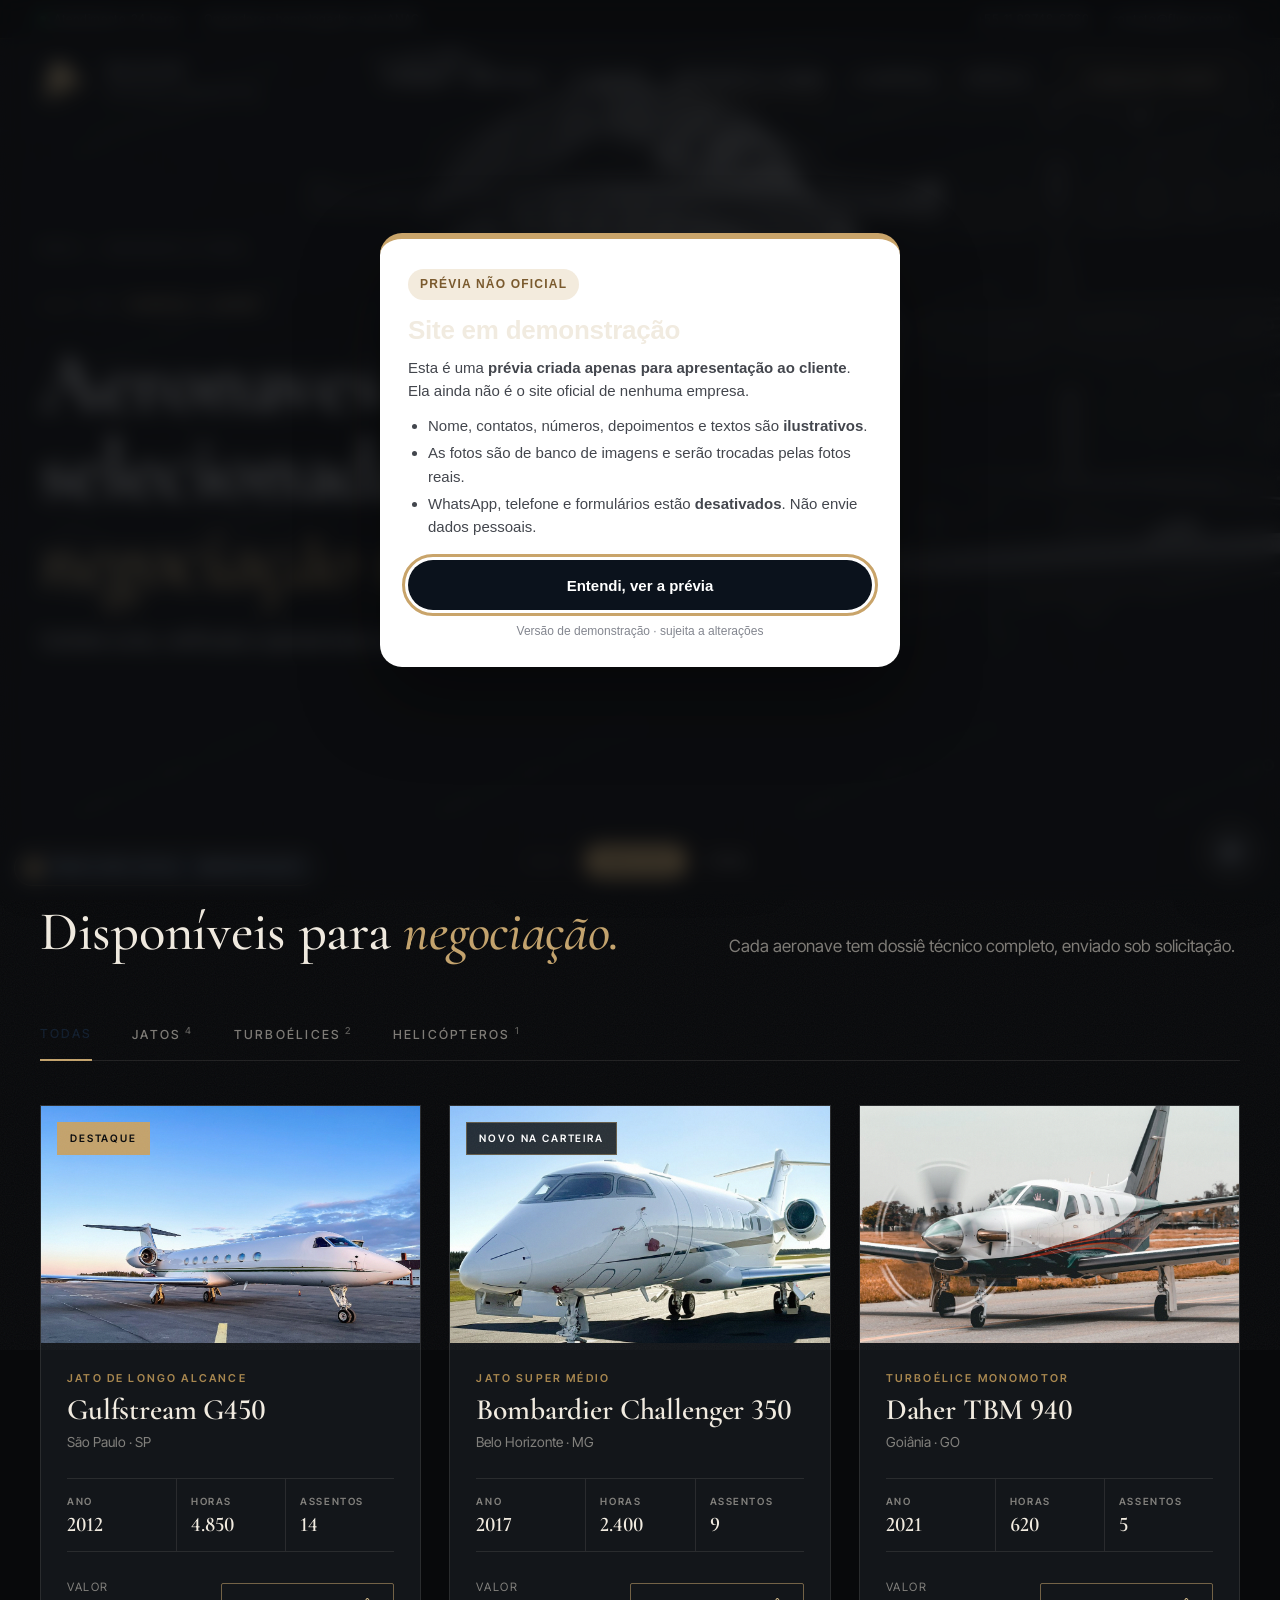
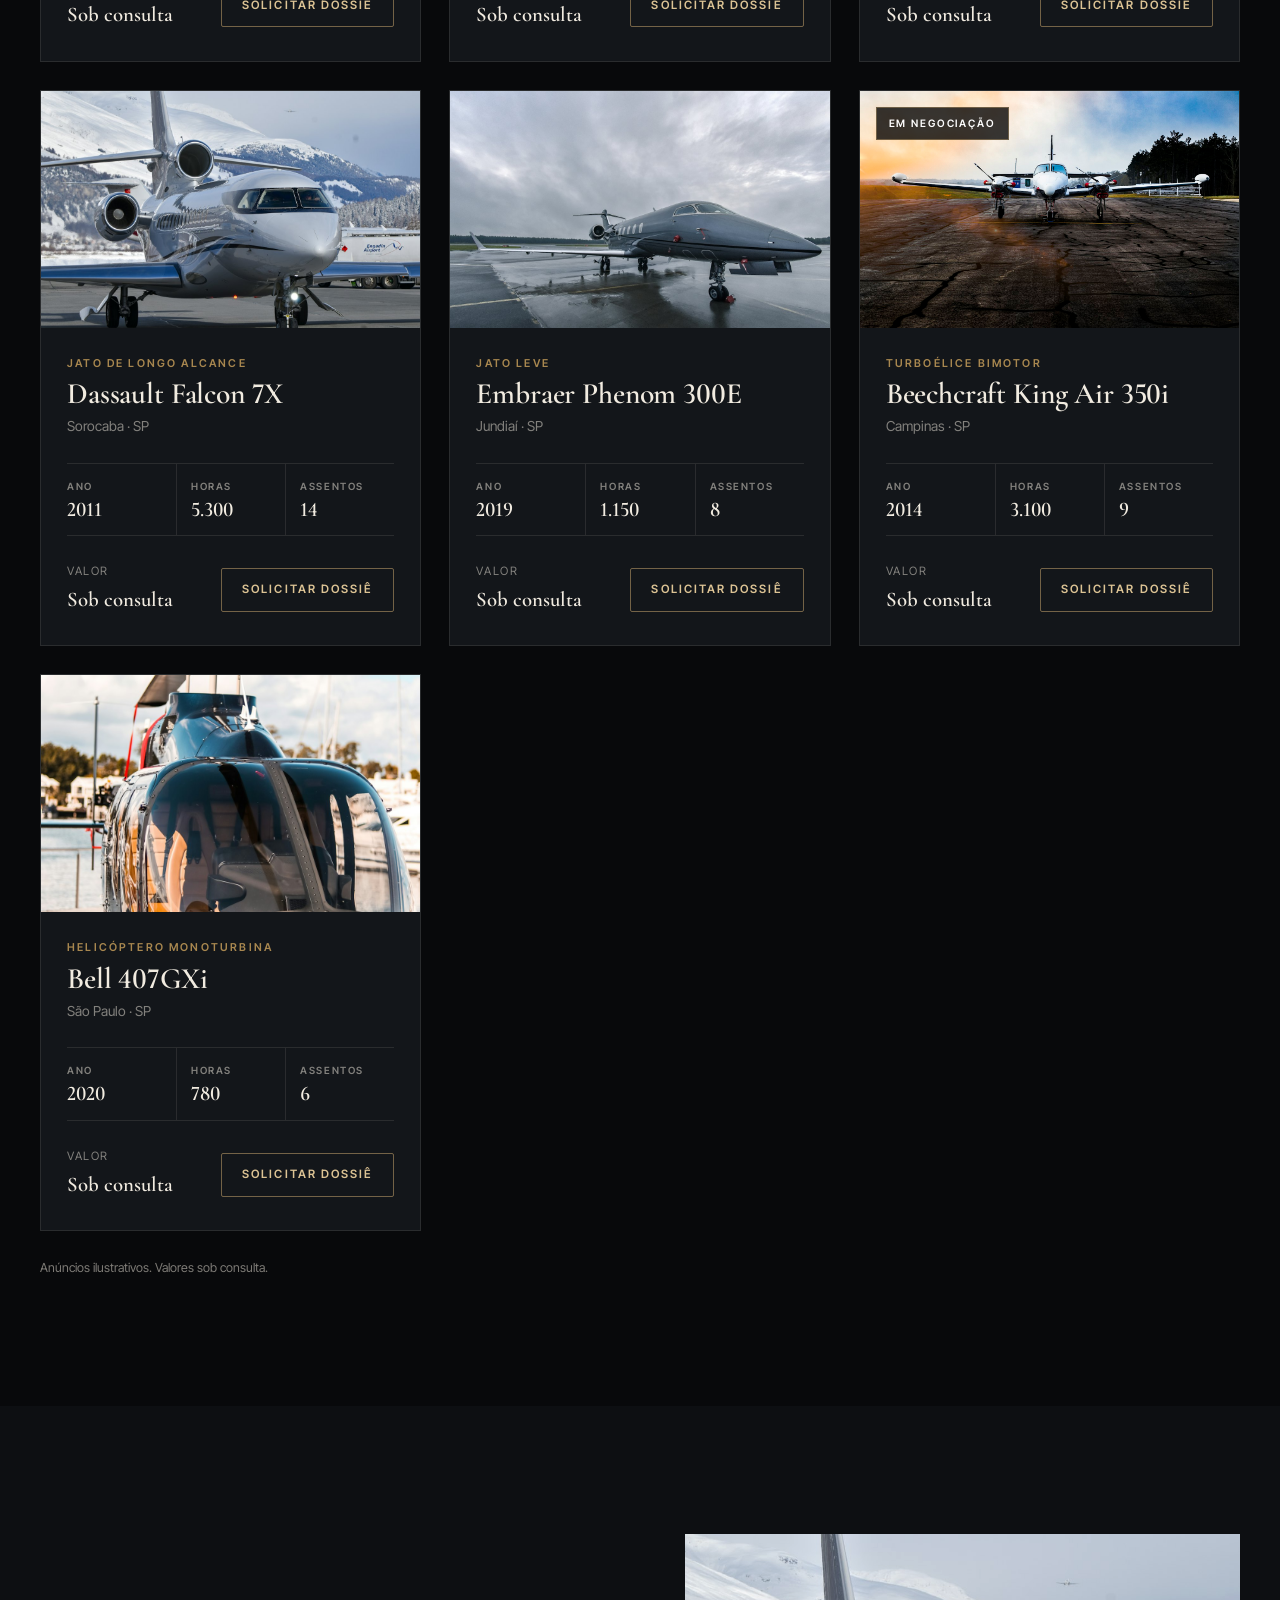
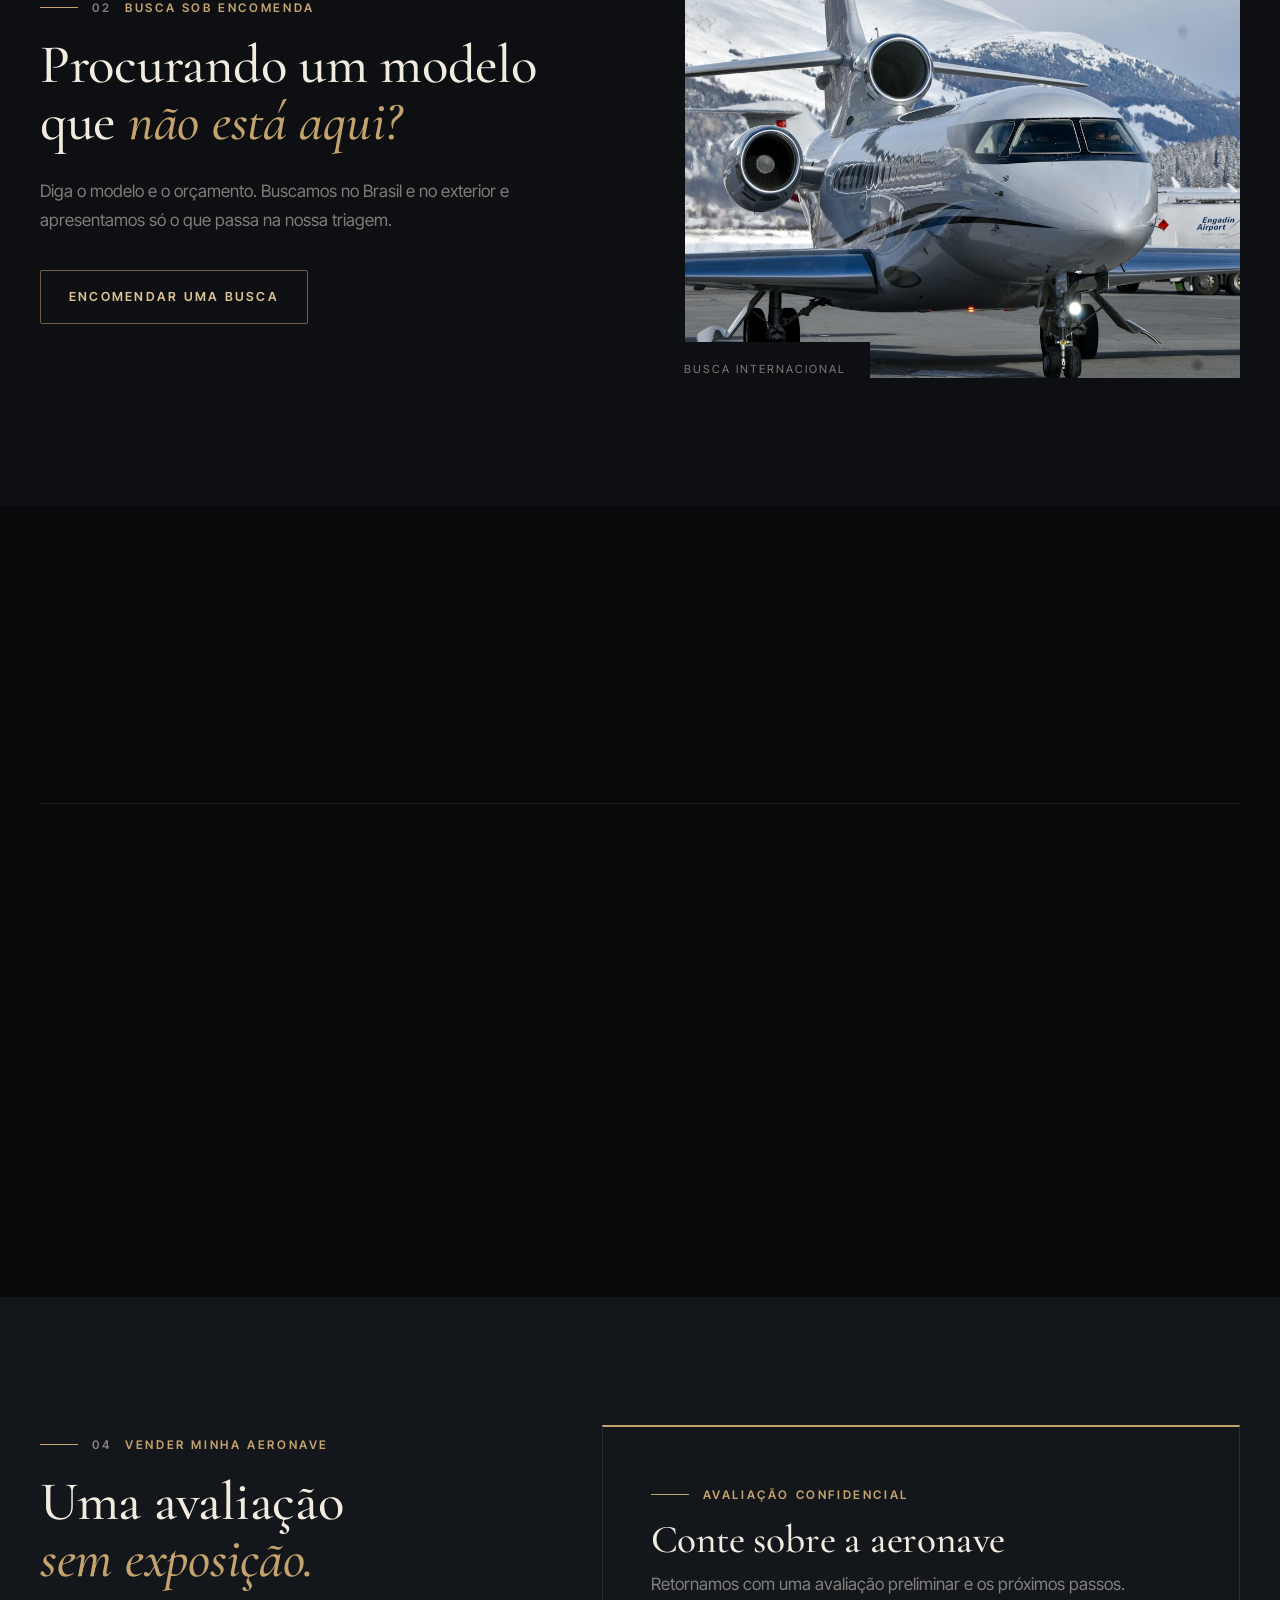
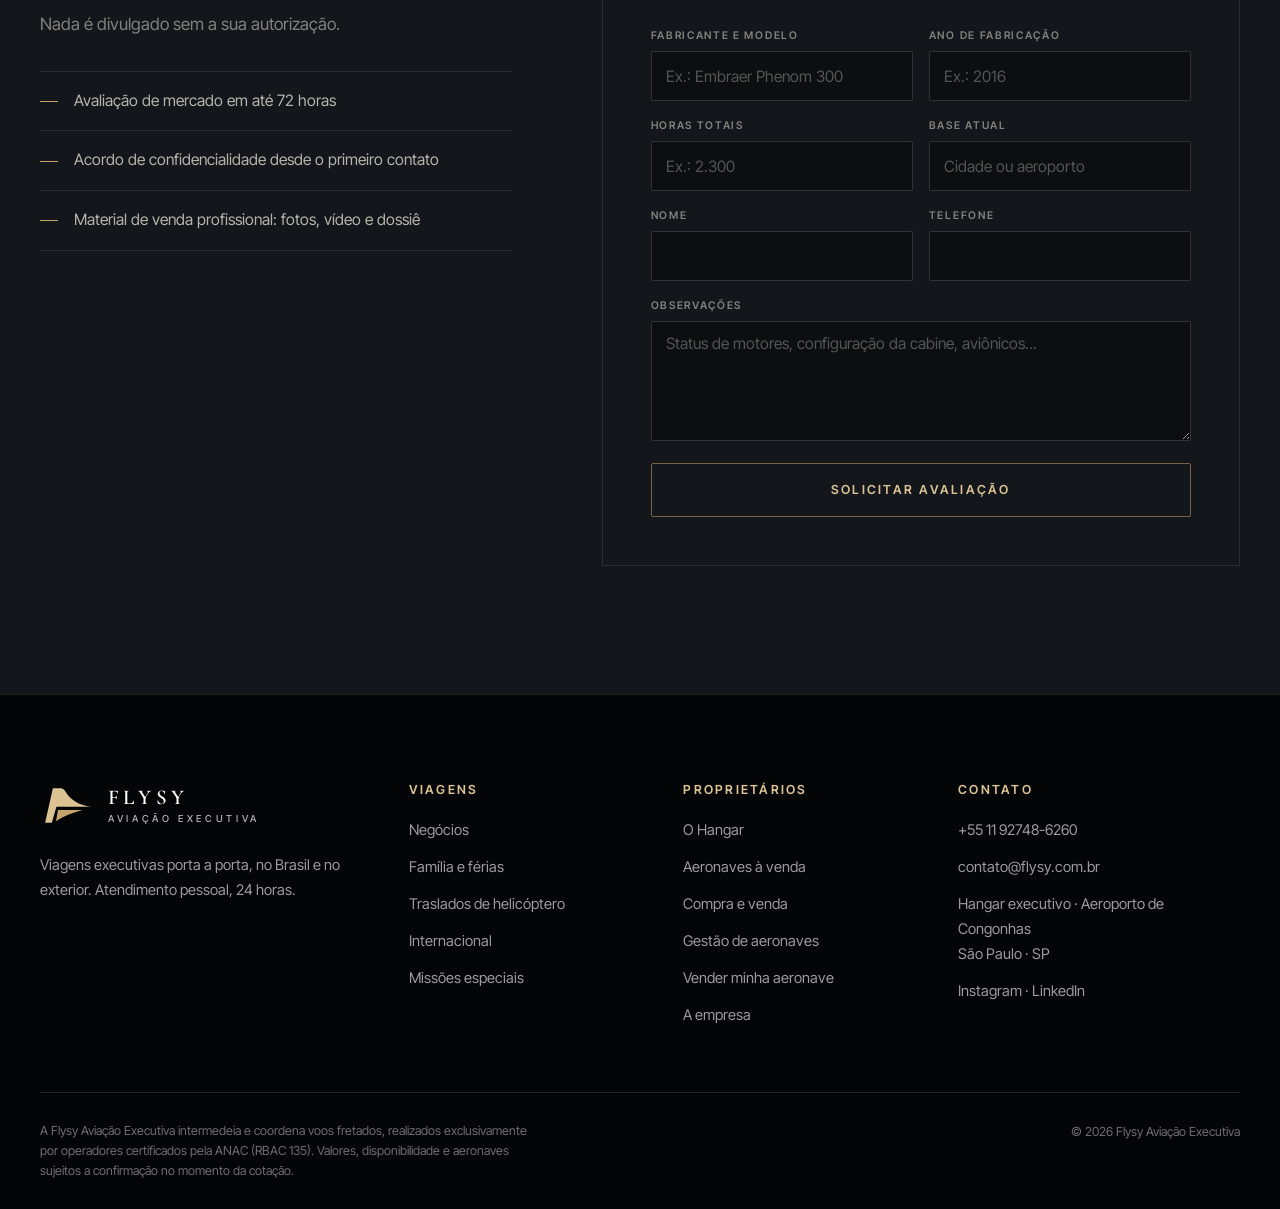
==== commit e93bba96: "Novo nome da empresa: Flysy Co-Authored-By: Claude Opus 5.5 <noreply@anthropic.com> Claude-Session: " ====
--- a/aeronaves.html
+++ b/aeronaves.html
@@ -3,11 +3,11 @@
 <head>
 <meta charset="utf-8">
 <meta name="viewport" content="width=device-width, initial-scale=1, viewport-fit=cover">
-<title>Aeronaves à venda · FlyVIP Aviação Executiva</title>
+<title>Aeronaves à venda · Flysy Aviação Executiva</title>
 <meta name="description" content="Jatos, turboélices e helicópteros à venda, intermediação de compra e venda, gestão e agregação de aeronaves.">
 <meta name="robots" content="noindex, nofollow">
 <meta name="theme-color" content="#08090b">
-<script>document.documentElement.classList.add("js");try{var q=new URLSearchParams(location.search).get("tema");if(q)localStorage.setItem("flyvip-tema",q);if((q||localStorage.getItem("flyvip-tema"))==="azul")document.documentElement.dataset.tema="azul"}catch(e){}</script>
+<script>document.documentElement.classList.add("js");try{var q=new URLSearchParams(location.search).get("tema");if(q)localStorage.setItem("flysy-tema",q);if((q||localStorage.getItem("flysy-tema"))==="azul")document.documentElement.dataset.tema="azul"}catch(e){}</script>
 <link rel="preconnect" href="https://fonts.googleapis.com">
 <link rel="preconnect" href="https://fonts.gstatic.com" crossorigin>
 <link rel="stylesheet" href="https://fonts.googleapis.com/css2?family=Cormorant+Garamond:ital,wght@0,500;0,600;0,700;1,500&family=Inter+Tight:wght@400;500;600&family=Sora:wght@400;500;600;700&display=swap">
--- a/style.css
+++ b/style.css
@@ -916,37 +916,147 @@
   .brand__txt b { font-size: 1.15rem; }
 }
 
-/* ---------- marca FlyVIP: cauda + asa formando o F ---------- */
+/* ---------- marca Flysy: cauda + asa formando o F ---------- */
 .brand__mark { width: 54px; height: 44px; }
 .brand__mark .fin { fill: var(--brass-lt); }
 .brand__mark .wing { fill: var(--brass); }
 .topbar.is-fixed .brand__mark .wing, .foot .brand__mark .wing { fill: var(--brass); }
 .brand__txt b { letter-spacing: .2em; }
 
-/* ---------- paleta Atual (azul FlyVIP) ---------- */
+/* ---------- paleta Atual (azul Flysy): fundo branco, detalhes em azul ----------
+   Sem filtro azul nas fotos: as fotos levam só uma sombra neutra onde há texto por cima. */
 html[data-tema="azul"] {
-  --noir: #061230; --noir-1: #0a1a3d; --noir-2: #0f2350; --noir-3: #183068;
-  --ink: #061230; --navy: #0a1a3d;
-  --cream: #ffffff;
-  --brass: #2f86e8; --brass-dk: #1f6fd1; --brass-lt: #7cc0ff;
-  --gold-grad: linear-gradient(135deg, #2a7bdb 0%, #1f5fc8 55%, #1b3db8 100%);
-  --text-grad: linear-gradient(135deg, #bfe0ff 0%, #7cc0ff 50%, #4fa3ff 100%);
-  --acc-rgb: 79, 163, 255; --fg-rgb: 255, 255, 255; --bg-rgb: 6, 18, 48;
+  --noir: #ffffff; --noir-1: #f4f7fb; --noir-2: #ffffff; --noir-3: #e8eef6;
+  --ink: #0b1526; --navy: #0b1526;
+  --cream: #0b1526;
+  --brass: #1f6fd1; --brass-dk: #1857b0; --brass-lt: #1f6fd1;
+  --gold-grad: linear-gradient(135deg, #2f86e8 0%, #1f6fd1 55%, #1857b0 100%);
+  --text-grad: linear-gradient(135deg, #2f86e8 0%, #1f6fd1 60%, #1857b0 100%);
+  --acc-rgb: 31, 111, 209; --fg-rgb: 11, 21, 38; --bg-rgb: 255, 255, 255;
   --btn-fg: #ffffff;
+  --text: rgba(11, 21, 38, .78); --mute: rgba(11, 21, 38, .58);
+  --line: rgba(11, 21, 38, .1); --line-dk: rgba(11, 21, 38, .12);
   --serif: "Sora", "Helvetica Neue", Arial, sans-serif;
-}
+  color-scheme: light;
+}
+/* blocos com foto de fundo: sombra neutra (preta) e texto branco */
+html[data-tema="azul"] :is(.hero, .page-hero, .feature, .cta, .dest, .hg__stage, .brief__out) {
+  --cream: #ffffff; --fg-rgb: 255, 255, 255; --bg-rgb: 6, 8, 12;
+  --brass: #6fb4ff; --brass-lt: #8cc6ff; --acc-rgb: 120, 185, 255;
+  --text: rgba(255, 255, 255, .8); --mute: rgba(255, 255, 255, .68);
+  --line: rgba(255, 255, 255, .16); --line-dk: rgba(255, 255, 255, .16);
+  --text-grad: linear-gradient(135deg, #cfe6ff 0%, #8cc6ff 55%, #5aa8ff 100%);
+  color-scheme: dark;
+}
+html[data-tema="azul"] :is(.hero, .page-hero, .feature, .cta) .btn--line { --fg: #fff; --bd: rgba(255, 255, 255, .5); }
+html[data-tema="azul"] :is(.hero, .page-hero, .feature, .cta) .btn--line:hover { --bg: #fff; --fg: #0b1526; --bd: #fff; }
+
 html[data-tema="azul"] h1, html[data-tema="azul"] h2 { font-weight: 600; letter-spacing: -0.025em; }
 html[data-tema="azul"] h3 { font-weight: 600; letter-spacing: -0.01em; }
 html[data-tema="azul"] em, html[data-tema="azul"] h1 em, html[data-tema="azul"] h2 em { font-style: normal; }
 html[data-tema="azul"] h1 { font-size: clamp(2.6rem, 1.4rem + 4vw, 4.8rem); }
 html[data-tema="azul"] .hero__grid--solo h1 { font-size: clamp(2.6rem, 1.4rem + 4vw, 5rem); }
 html[data-tema="azul"] h2 { font-size: clamp(2rem, 1.4rem + 2vw, 3.1rem); }
+html[data-tema="azul"] h2 em, html[data-tema="azul"] h3 em { color: var(--brass); }
 html[data-tema="azul"] .brand__txt b { font-family: "Sora", sans-serif; font-weight: 700; letter-spacing: .14em; font-size: 1.2rem; }
 html[data-tema="azul"] .dest__b b, html[data-tema="azul"] .stats b, html[data-tema="azul"] .lot dd, html[data-tema="azul"] .hg__list button b, html[data-tema="azul"] .meter__t b { letter-spacing: -0.01em; }
 html[data-tema="azul"] .hg__list button b { font-size: 1.05rem; }
 html[data-tema="azul"] .steps li::before { font-weight: 600; }
-html[data-tema="azul"] body::after { opacity: .03; }
-html[data-tema="azul"] .cta > img { filter: saturate(.9); }
+html[data-tema="azul"] body::after { display: none; }
+
+/* cabeçalho e rodapé claros */
+html[data-tema="azul"] .util { background: #f4f7fb; color: rgba(11, 21, 38, .6); border-bottom: 1px solid var(--line); }
+html[data-tema="azul"] .util a:hover { color: var(--brass); }
+html[data-tema="azul"] .topbar:not(.is-fixed) { --brass-lt: #8cc6ff; --acc-rgb: 140, 198, 255; }
+html[data-tema="azul"] .topbar:not(.is-fixed) .brand__mark .fin { fill: #ffffff; }
+html[data-tema="azul"] .topbar:not(.is-fixed) .brand__mark .wing { fill: #8cc6ff; }
+/* páginas que abrem sem foto (O Hangar): cabeçalho escuro sobre o branco */
+html[data-tema="azul"] body:has(.hangar) .topbar:not(.is-fixed) { color: #0b1526; --brass-lt: #1f6fd1; --acc-rgb: 31, 111, 209; }
+html[data-tema="azul"] body:has(.hangar) .topbar:not(.is-fixed) .brand__mark .fin { fill: #0b1526; }
+html[data-tema="azul"] body:has(.hangar) .topbar:not(.is-fixed) .brand__mark .wing { fill: #1f6fd1; }
+html[data-tema="azul"] body:has(.hangar) .topbar:not(.is-fixed) .menu { color: #0b1526; }
+html[data-tema="azul"] .topbar.is-fixed { background: rgba(255, 255, 255, .96); box-shadow: 0 1px 0 var(--line), 0 10px 30px -20px rgba(11, 21, 38, .25); }
+html[data-tema="azul"] .topbar.is-fixed .brand__mark .fin, html[data-tema="azul"] .foot .brand__mark .fin { fill: #0b1526; }
+html[data-tema="azul"] .topbar.is-fixed .brand__mark .wing, html[data-tema="azul"] .foot .brand__mark .wing { fill: #1f6fd1; }
+html[data-tema="azul"] .topbar__cta.btn:hover { color: #fff !important; }
+html[data-tema="azul"] .foot { background: #f4f7fb; color: rgba(11, 21, 38, .66); border-top: 1px solid var(--line); }
+html[data-tema="azul"] .foot .brand, html[data-tema="azul"] .foot a:hover { color: #0b1526; }
+html[data-tema="azul"] .foot__bottom { color: rgba(11, 21, 38, .5); }
+html[data-tema="azul"] .bars { display: none; }
+@media (max-width: 1020px) {
+  html[data-tema="azul"] .nav { background: #ffffff; color: #0b1526; }
+  html[data-tema="azul"].menu-open .topbar { color: #0b1526; }
+  html[data-tema="azul"].menu-open .topbar .brand__mark .fin { fill: #0b1526; }
+  html[data-tema="azul"].menu-open .topbar .brand__mark .wing { fill: #1f6fd1; }
+}
+
+/* seções que no tema escuro eram faixas pretas: viram branco / cinza-claro */
+html[data-tema="azul"] .section--dark, html[data-tema="azul"] .section--ink { background: #f4f7fb; color: var(--text); }
+html[data-tema="azul"] :is(.section--dark, .section--ink) :is(h2, h3) { color: #0b1526; }
+html[data-tema="azul"] :is(.section--dark, .section--ink) :is(.head p, .steps p, .disclaimer) { color: var(--mute); }
+html[data-tema="azul"] :is(.section--dark, .section--ink) .label b { color: var(--mute); }
+html[data-tema="azul"] .ac { background: #fff; border-color: var(--line); }
+html[data-tema="azul"] .ac:hover { border-color: rgba(31, 111, 209, .45); background: #fff; box-shadow: 0 24px 50px -30px rgba(11, 21, 38, .35); }
+html[data-tema="azul"] .ac h3, html[data-tema="azul"] .specs li b { color: #0b1526; }
+html[data-tema="azul"] .ac__models, html[data-tema="azul"] .ac__ideal, html[data-tema="azul"] .specs li, html[data-tema="azul"] .fleet-note { color: var(--mute); }
+html[data-tema="azul"] .ac__ideal b { color: #0b1526; }
+html[data-tema="azul"] .mission, html[data-tema="azul"] .pillar { background: #fff; }
+html[data-tema="azul"] .mission:hover { background: #f4f7fb; }
+html[data-tema="azul"] .mission h3, html[data-tema="azul"] .pillar h3 { color: #0b1526; }
+html[data-tema="azul"] .mission p, html[data-tema="azul"] .pillar p { color: var(--mute); }
+html[data-tema="azul"] .leg__route { color: #0b1526; }
+html[data-tema="azul"] .leg small { color: var(--mute); }
+html[data-tema="azul"] .leg span { color: var(--text); }
+html[data-tema="azul"] .tabs button { color: var(--mute); }
+html[data-tema="azul"] .tabs button[aria-selected="true"] { color: #0b1526; }
+html[data-tema="azul"] .lot { box-shadow: 0 1px 0 var(--line); }
+html[data-tema="azul"] .lot:hover { box-shadow: 0 30px 60px -34px rgba(11, 21, 38, .4), 0 0 0 1px rgba(31, 111, 209, .35); }
+html[data-tema="azul"] .lot__tag { background: rgba(255, 255, 255, .94); color: #0b1526; border-color: transparent; }
+html[data-tema="azul"] .lot__tag--gold { background: #1f6fd1; color: #fff; }
+html[data-tema="azul"] .svc { background: #fff; }
+html[data-tema="azul"] .services { background: var(--line); }
+html[data-tema="azul"] .split__media img, html[data-tema="azul"] .detail__media img, html[data-tema="azul"] .svc__img img, html[data-tema="azul"] .dest img { filter: none; }
+html[data-tema="azul"] .banner img { filter: none; }
+html[data-tema="azul"] .wa { background: #1f6fd1; color: #fff; }
+
+/* formulários claros */
+html[data-tema="azul"] .field input, html[data-tema="azul"] .field select, html[data-tema="azul"] .field textarea { background: #fff; border-color: rgba(11, 21, 38, .18); color: #0b1526; color-scheme: light; }
+html[data-tema="azul"] .field input:focus, html[data-tema="azul"] .field select:focus, html[data-tema="azul"] .field textarea:focus { border-color: #1f6fd1; box-shadow: 0 0 0 3px rgba(31, 111, 209, .15); }
+html[data-tema="azul"] .field select option { background: #fff; color: #0b1526; }
+html[data-tema="azul"] .form-card, html[data-tema="azul"] .brief__form { background: #fff; box-shadow: 0 30px 60px -40px rgba(11, 21, 38, .35); }
+html[data-tema="azul"] .seg input:checked + span { color: #fff; }
+html[data-tema="azul"] .quote { background: rgba(255, 255, 255, .97); border-color: transparent; --cream: #0b1526; --fg-rgb: 11, 21, 38; --text: rgba(11, 21, 38, .78); --mute: rgba(11, 21, 38, .58); color: var(--text); }
+
+/* O Hangar claro: lista e ficha técnica em branco; só a foto da aeronave tem sombra */
+html[data-tema="azul"] .hangar { background: linear-gradient(180deg, #f4f7fb 0%, #ffffff 70%); }
+html[data-tema="azul"] .hangar::before { opacity: .7; }
+html[data-tema="azul"] .hg { background: #fff; border-color: var(--line); box-shadow: 0 40px 80px -50px rgba(11, 21, 38, .35); }
+html[data-tema="azul"] .hg__list, html[data-tema="azul"] .hg__spec { border-color: var(--line); }
+html[data-tema="azul"] .hg__list button[aria-selected="true"] { background: linear-gradient(90deg, rgba(31, 111, 209, .1), rgba(31, 111, 209, 0)); }
+html[data-tema="azul"] .hg__list button i { color: rgba(31, 111, 209, .75); }
+html[data-tema="azul"] .meter__bar::after { background: repeating-linear-gradient(90deg, transparent 0 calc(10% - 1px), #fff calc(10% - 1px) 10%); }
+html[data-tema="azul"] .hg__stage::before { background: radial-gradient(80% 80% at 50% 45%, rgba(6, 8, 12, 0) 45%, rgba(6, 8, 12, .45) 100%), linear-gradient(0deg, rgba(6, 8, 12, .85) 0%, rgba(6, 8, 12, .4) 34%, rgba(6, 8, 12, 0) 62%); }
+html[data-tema="azul"] .brief { border-color: var(--line); }
+
+/* sombra neutra, mais leve, nas fotos de topo e chamadas */
+html[data-tema="azul"] .hero::before { background:
+  linear-gradient(90deg, rgba(6, 8, 12, .78) 0%, rgba(6, 8, 12, .42) 45%, rgba(6, 8, 12, 0) 78%),
+  linear-gradient(0deg, rgba(6, 8, 12, .7) 0%, rgba(6, 8, 12, 0) 40%); }
+html[data-tema="azul"] .hero::after { display: none; }
+html[data-tema="azul"] .hero__foot { background: rgba(255, 255, 255, .1); border-top-color: rgba(255, 255, 255, .2); }
+html[data-tema="azul"] .page-hero::before { background: linear-gradient(90deg, rgba(6, 8, 12, .8) 0%, rgba(6, 8, 12, .42) 60%, rgba(6, 8, 12, .1) 100%), linear-gradient(0deg, rgba(6, 8, 12, .55) 0%, rgba(6, 8, 12, 0) 45%); }
+html[data-tema="azul"] .dest::before { background: linear-gradient(180deg, rgba(6, 8, 12, 0) 38%, rgba(6, 8, 12, .82) 100%); }
+html[data-tema="azul"] .cta { background: #000; }
+html[data-tema="azul"] .cta > img { opacity: .5; filter: none; }
+html[data-tema="azul"] .agent { background: #fff; }
+html[data-tema="azul"] .agent__img::after { background: linear-gradient(90deg, rgba(255, 255, 255, 0) 60%, #fff 100%); }
+html[data-tema="azul"] .agent__b h2 em { background: none; color: var(--brass); }
+@media (max-width: 1020px) { html[data-tema="azul"] .agent__img::after { background: linear-gradient(180deg, rgba(255, 255, 255, 0) 60%, #fff 100%); } }
+@media (max-width: 1020px) {
+  html[data-tema="azul"] .hero::before { background: linear-gradient(180deg, rgba(6, 8, 12, .6) 0%, rgba(6, 8, 12, .35) 40%, rgba(6, 8, 12, .8) 100%); }
+  html[data-tema="azul"] .page-hero::before { background: linear-gradient(180deg, rgba(6, 8, 12, .6) 0%, rgba(6, 8, 12, .35) 45%, rgba(6, 8, 12, .75) 100%); }
+  html[data-tema="azul"] .hero__foot { background: rgba(6, 8, 12, .5); }
+}
 
 /* seletor de paleta (só para o cliente escolher) */
 .tema { position: fixed; z-index: 45; left: 50%; bottom: calc(18px + env(safe-area-inset-bottom, 0px)); transform: translateX(-50%); display: flex; gap: 4px; padding: 4px; border-radius: 999px; background: rgba(var(--bg-rgb), .88); border: 1px solid rgba(var(--acc-rgb), .45); -webkit-backdrop-filter: blur(10px); backdrop-filter: blur(10px); box-shadow: 0 10px 30px -10px rgba(0,0,0,.6); }
